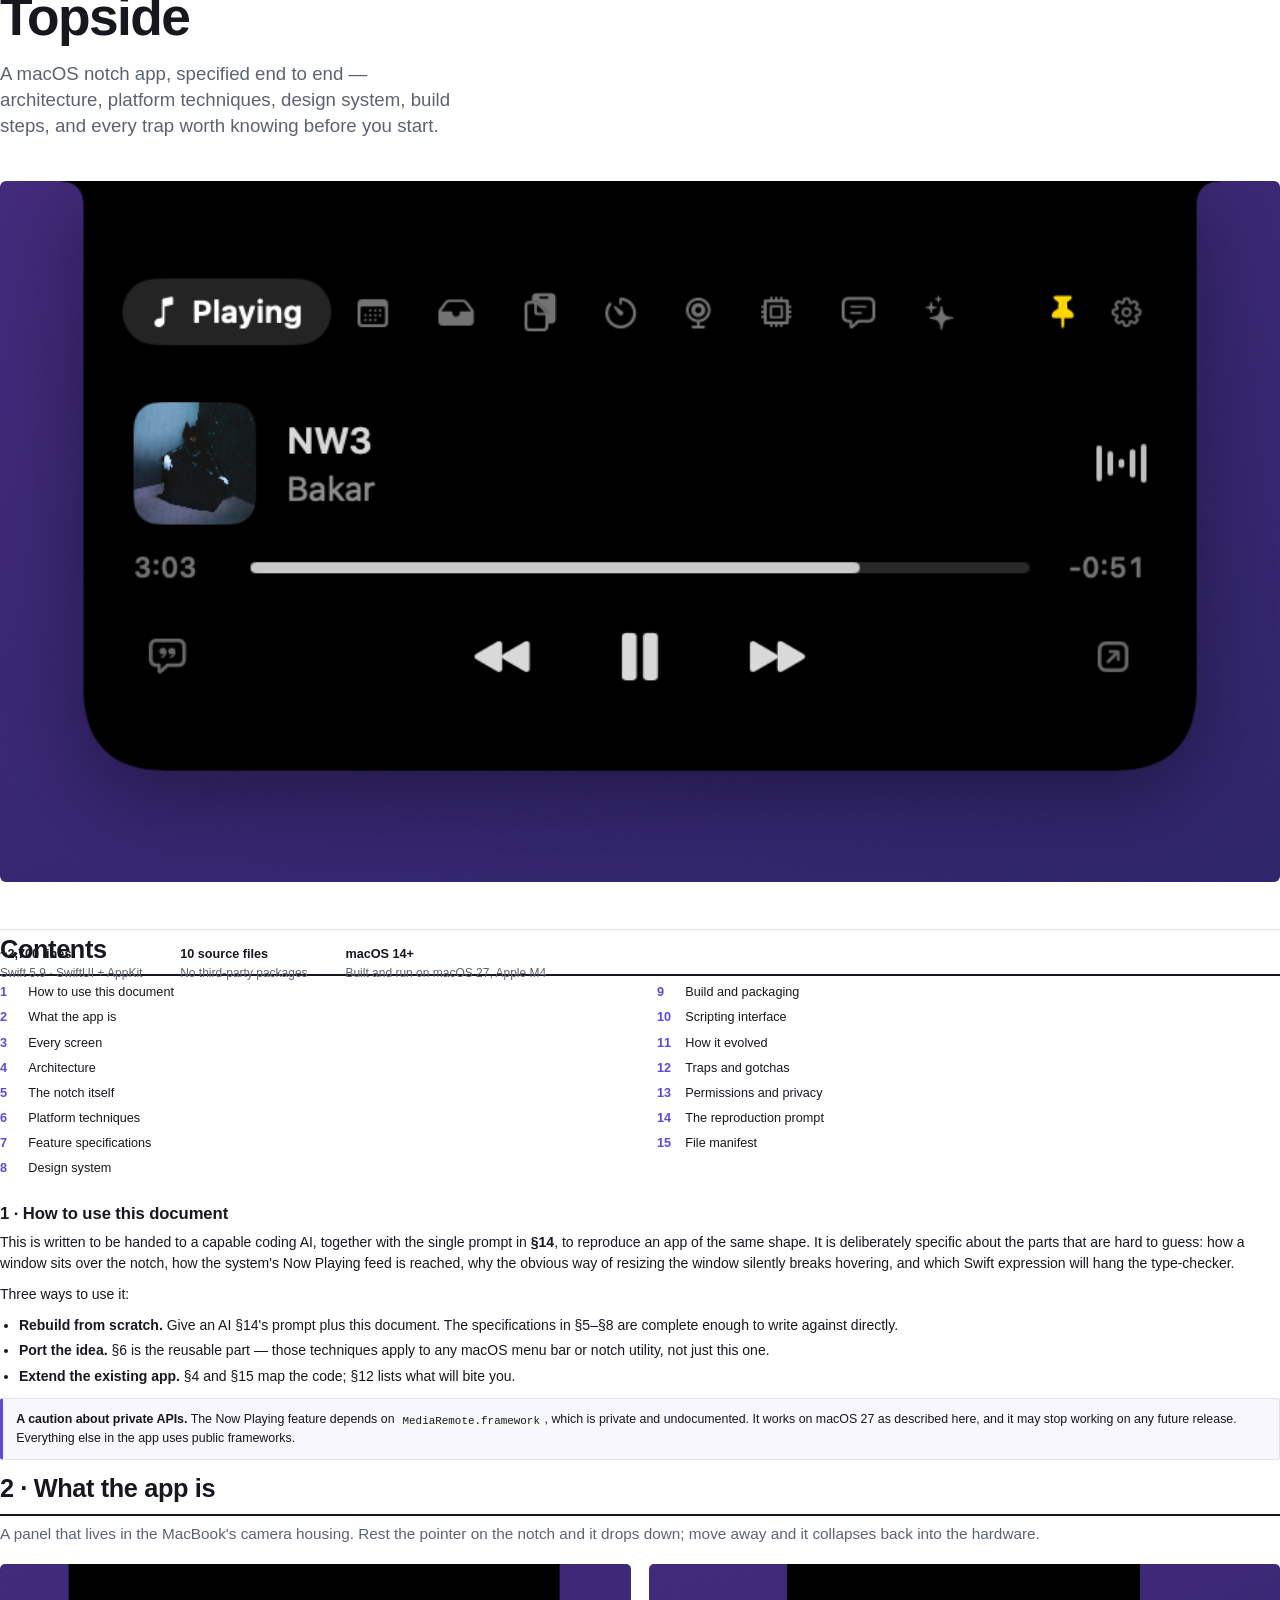
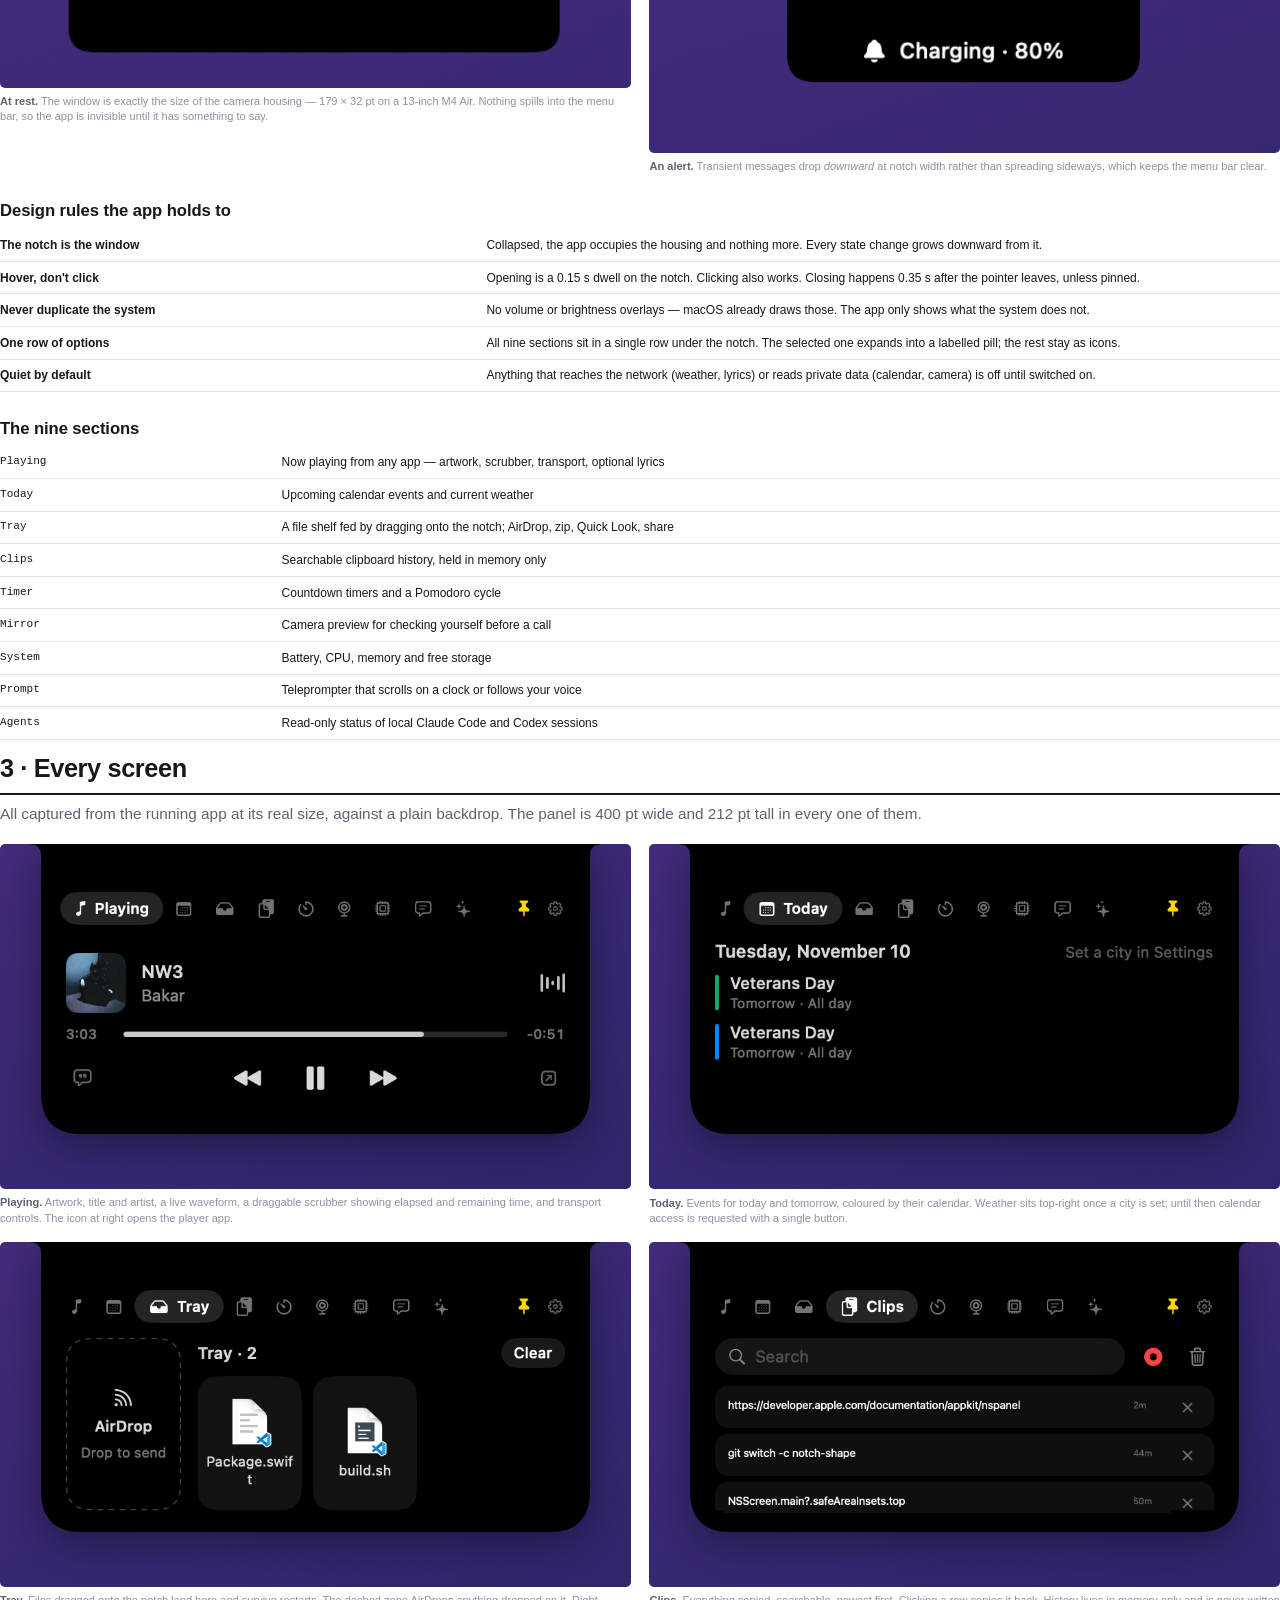
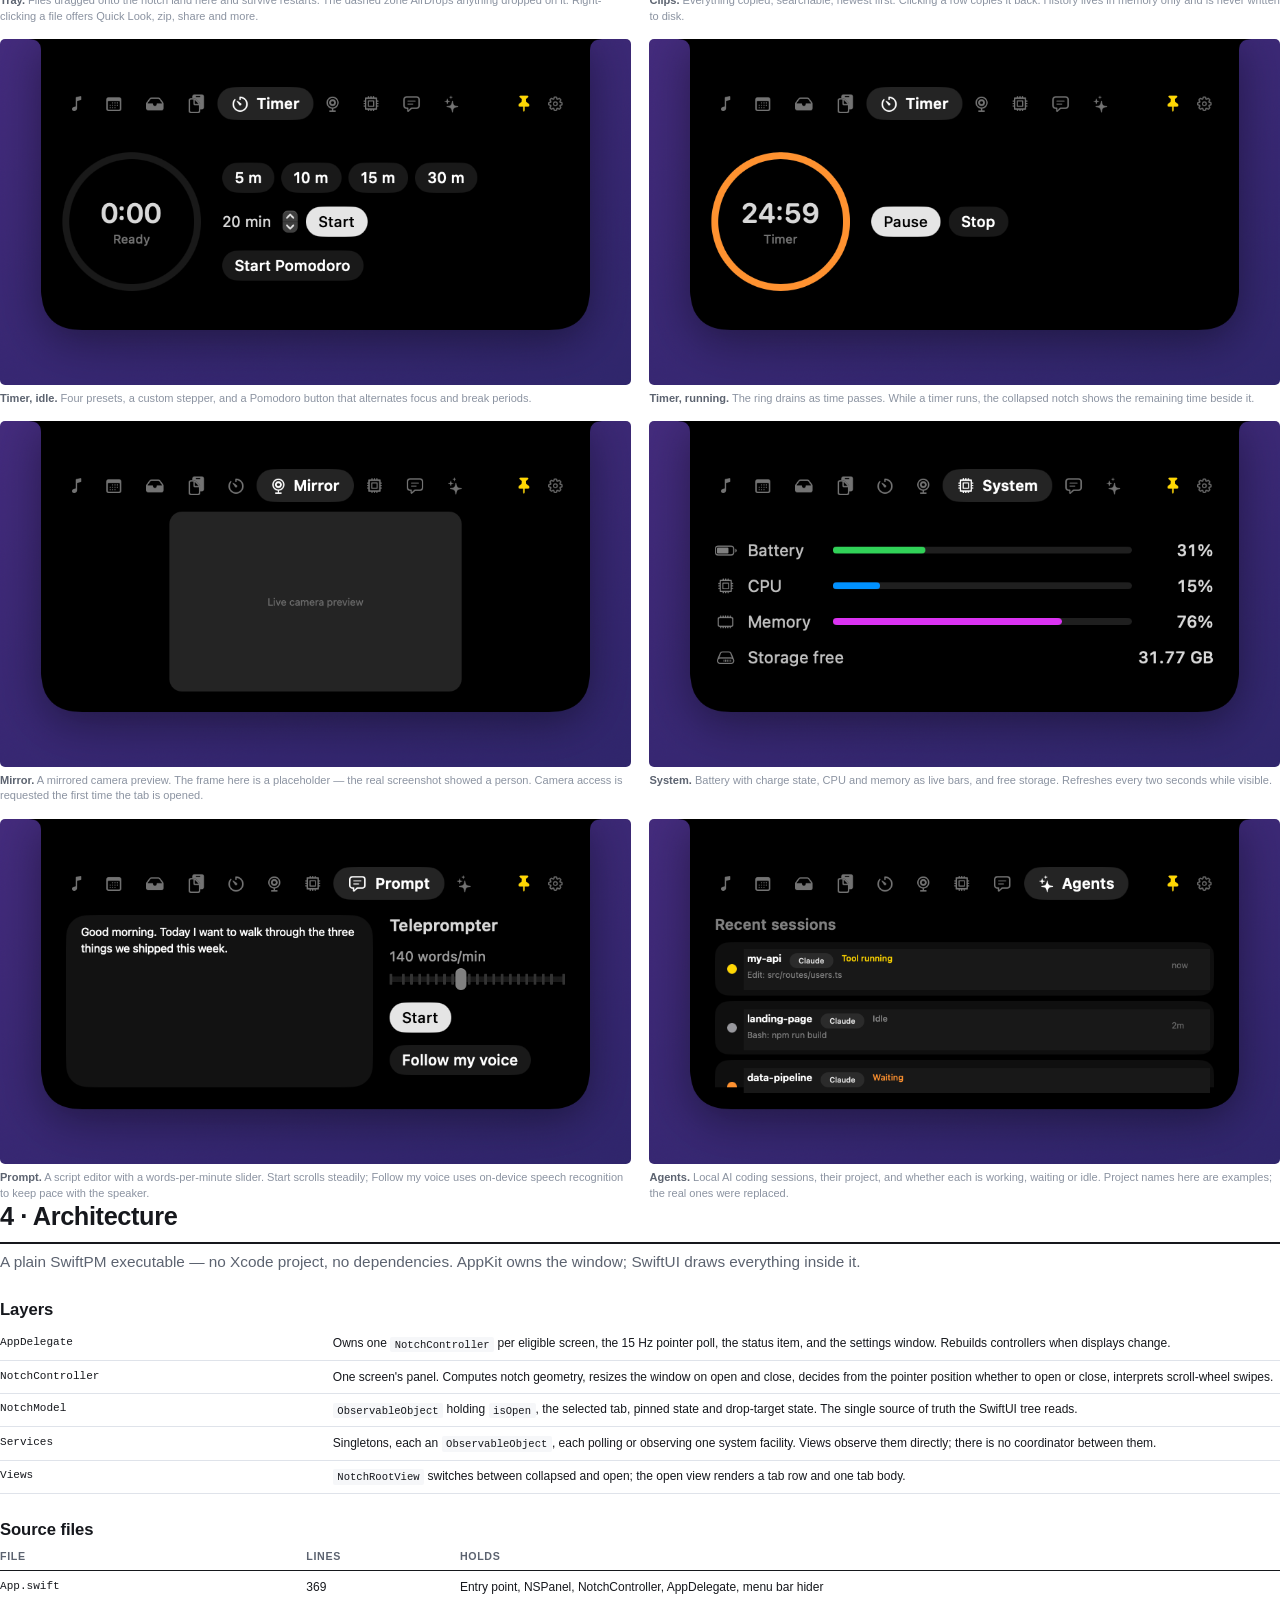
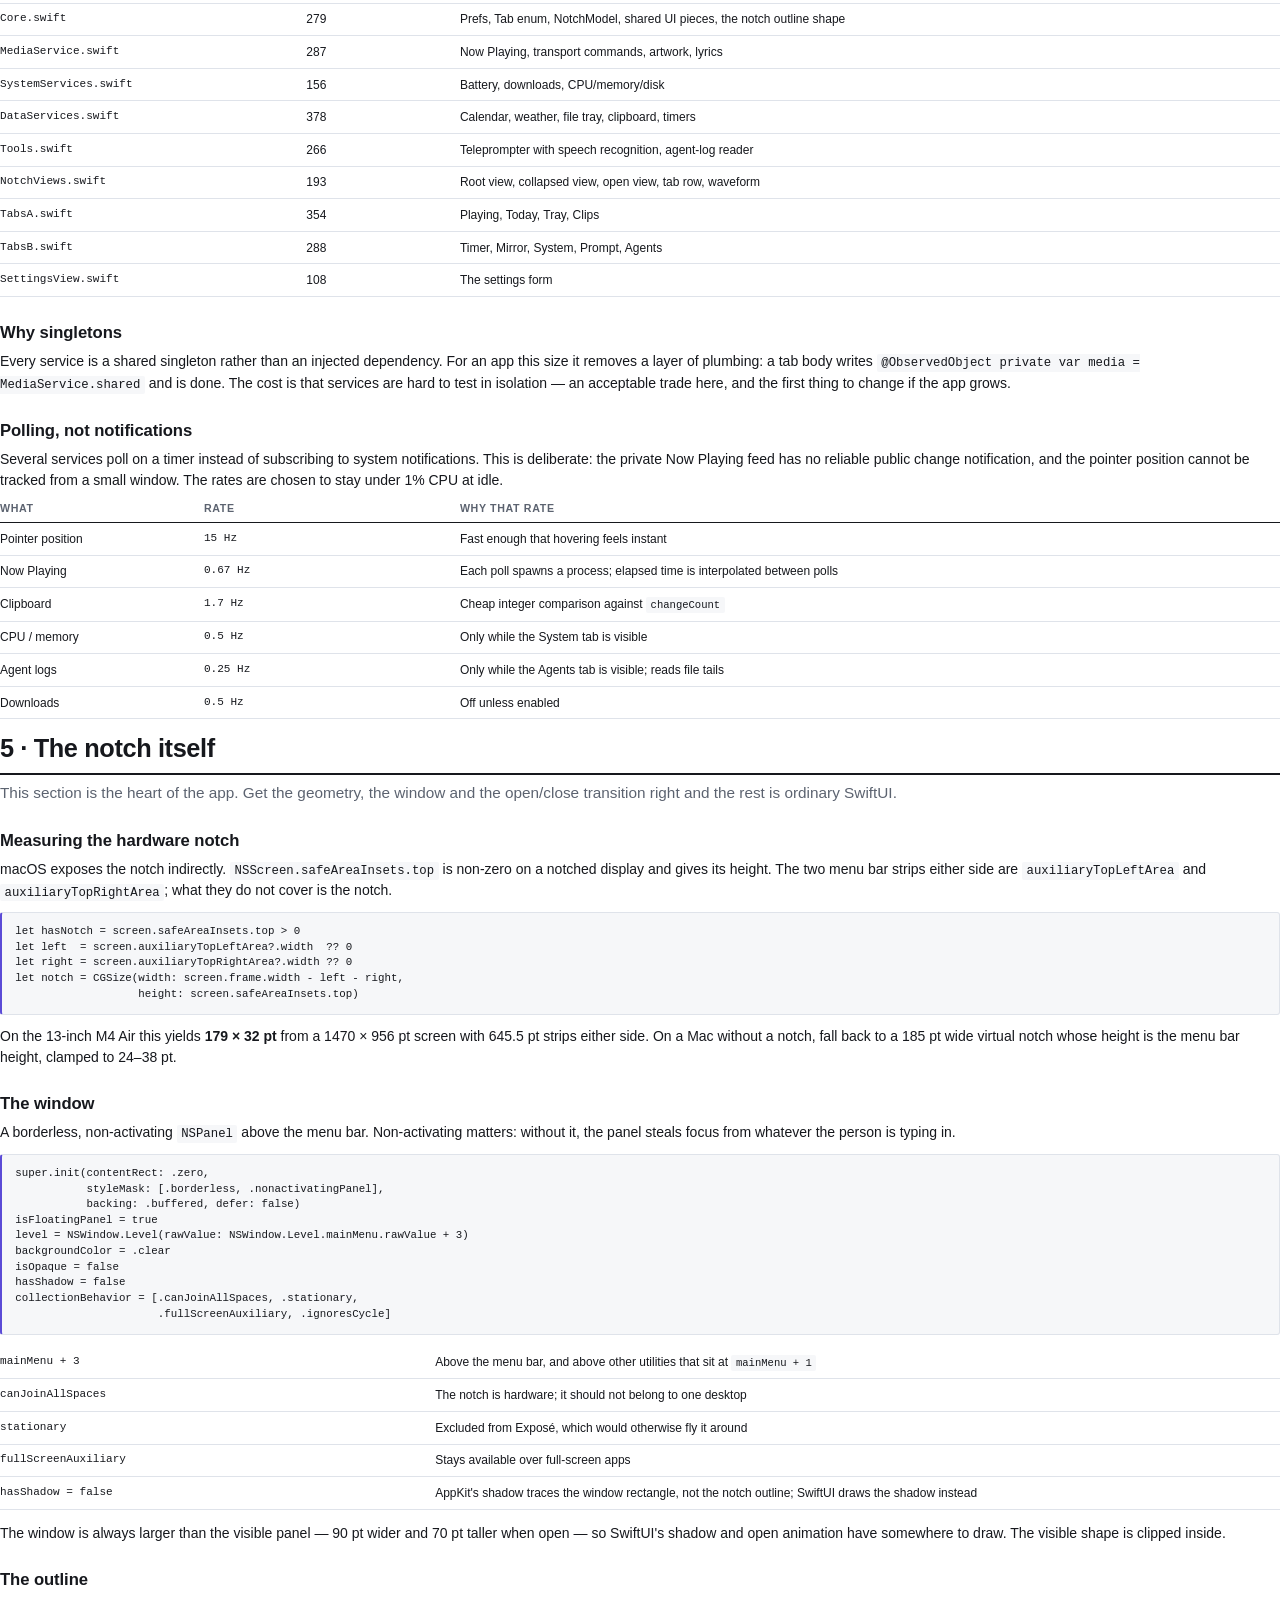
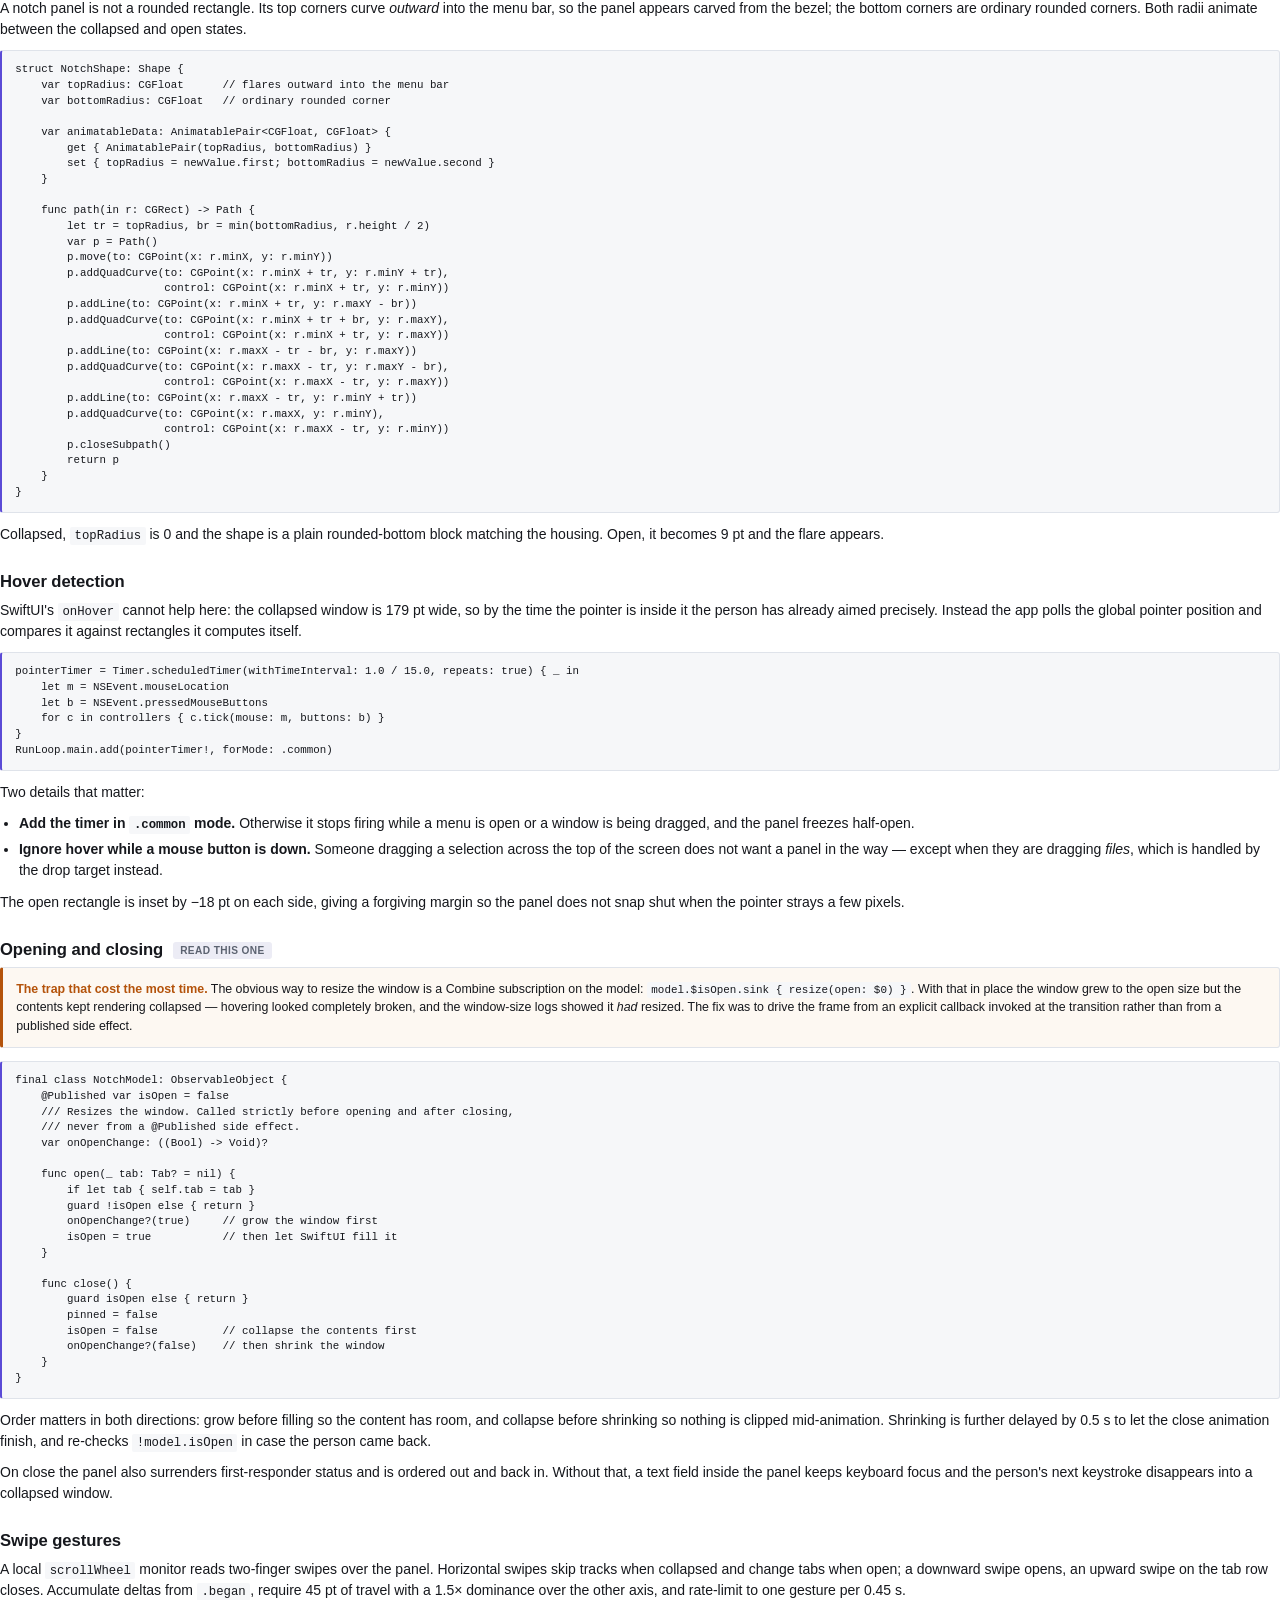
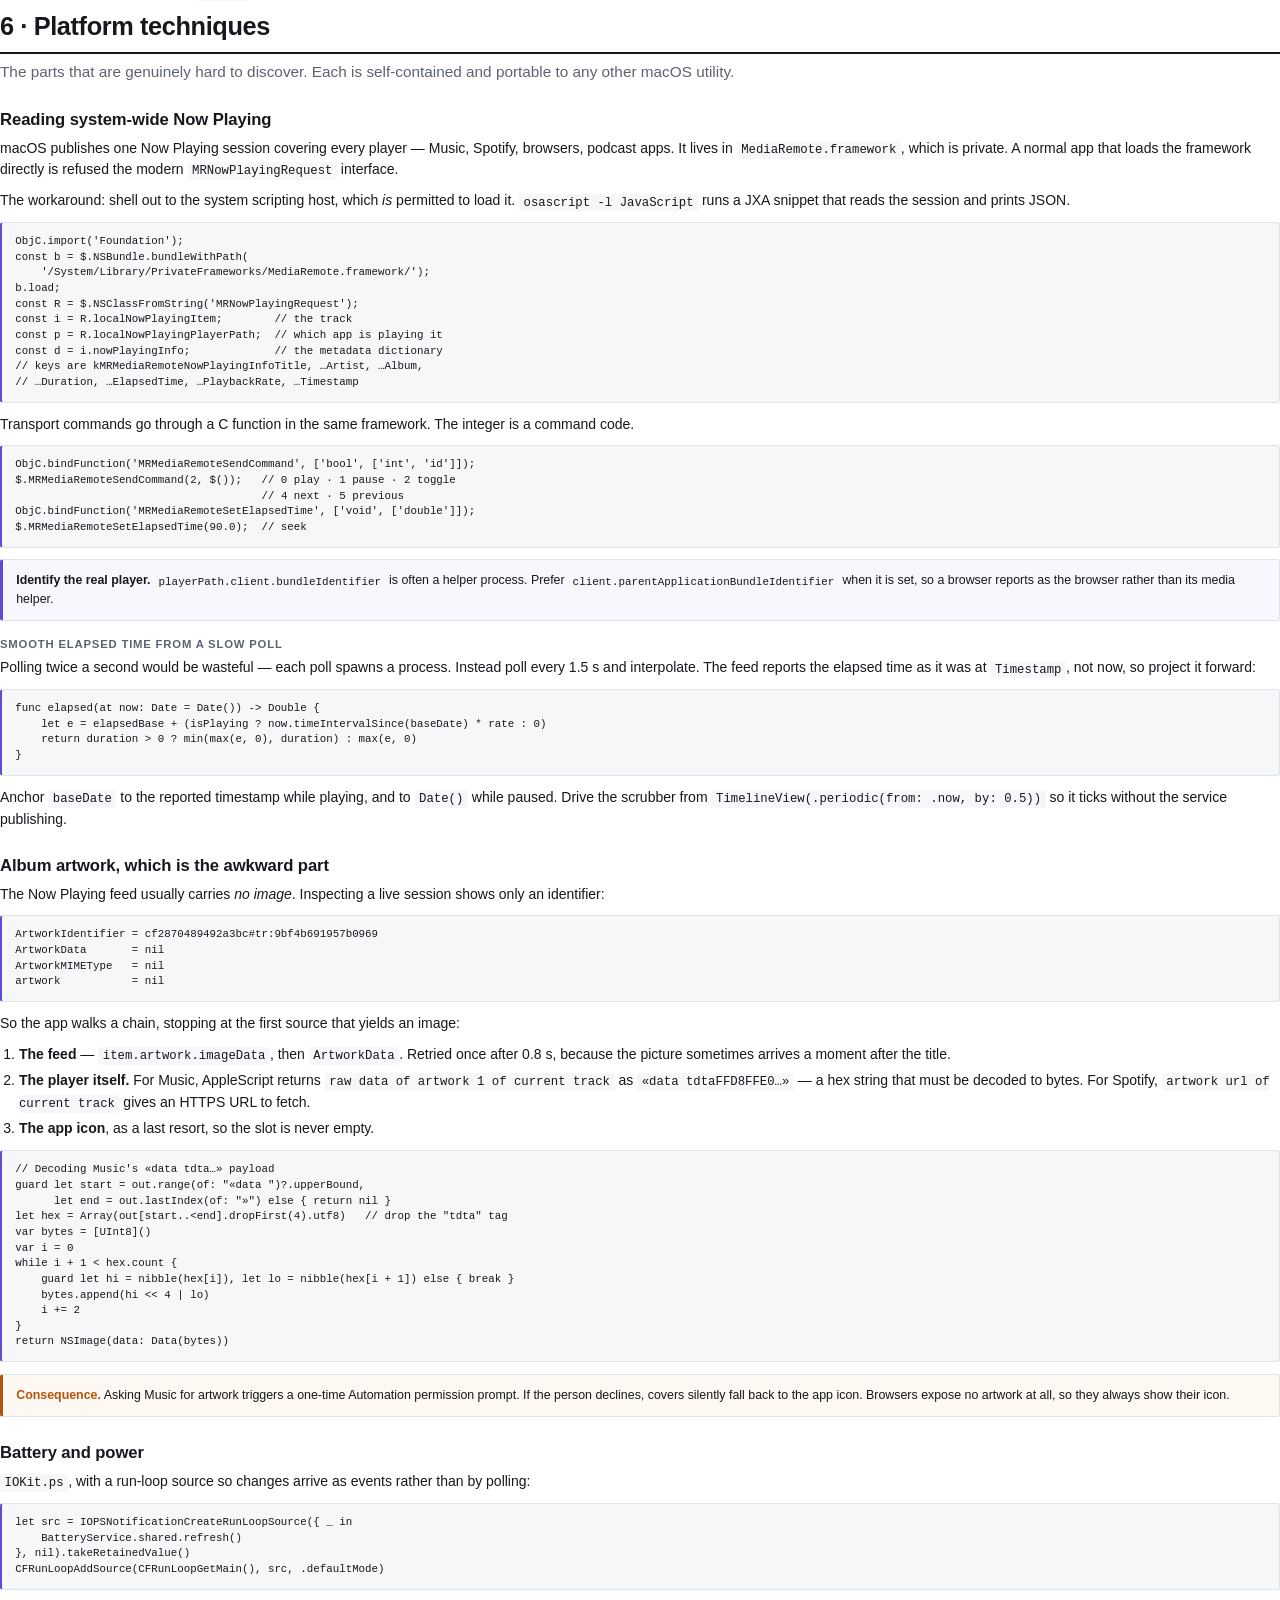
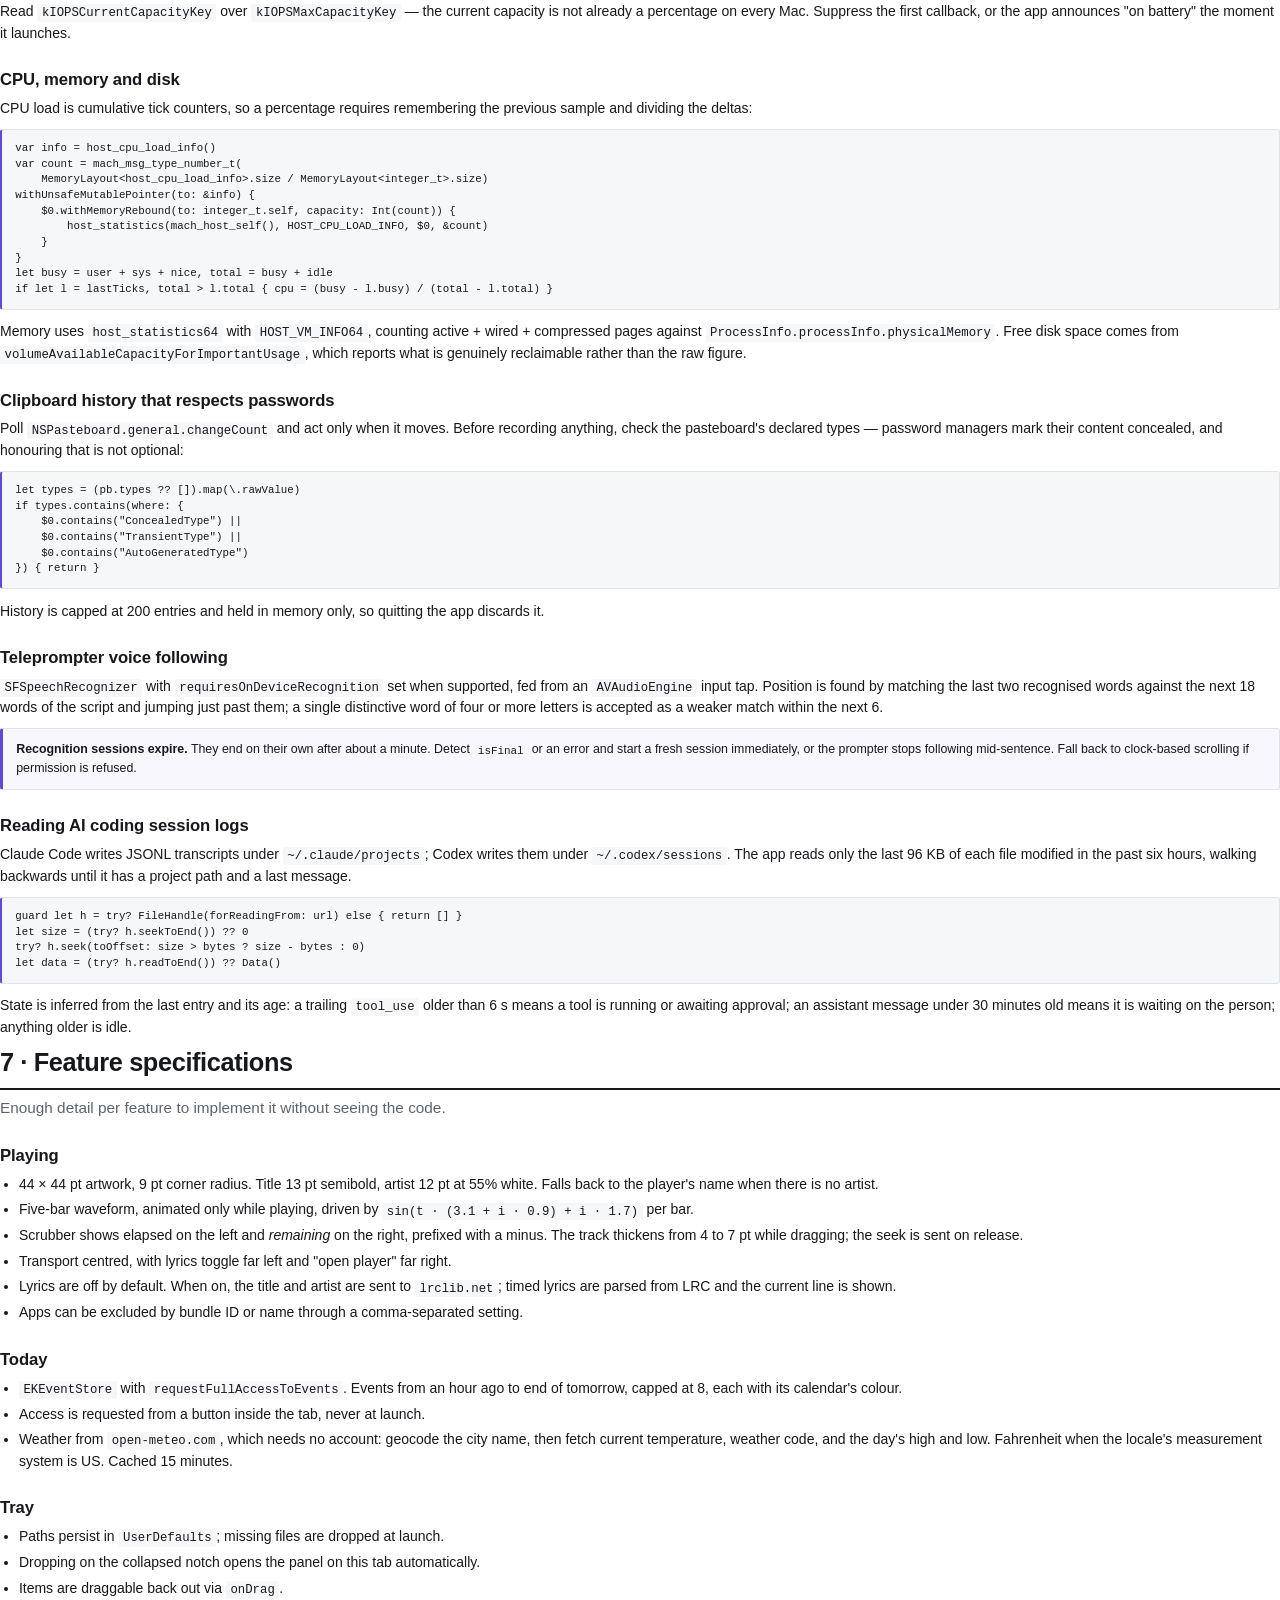
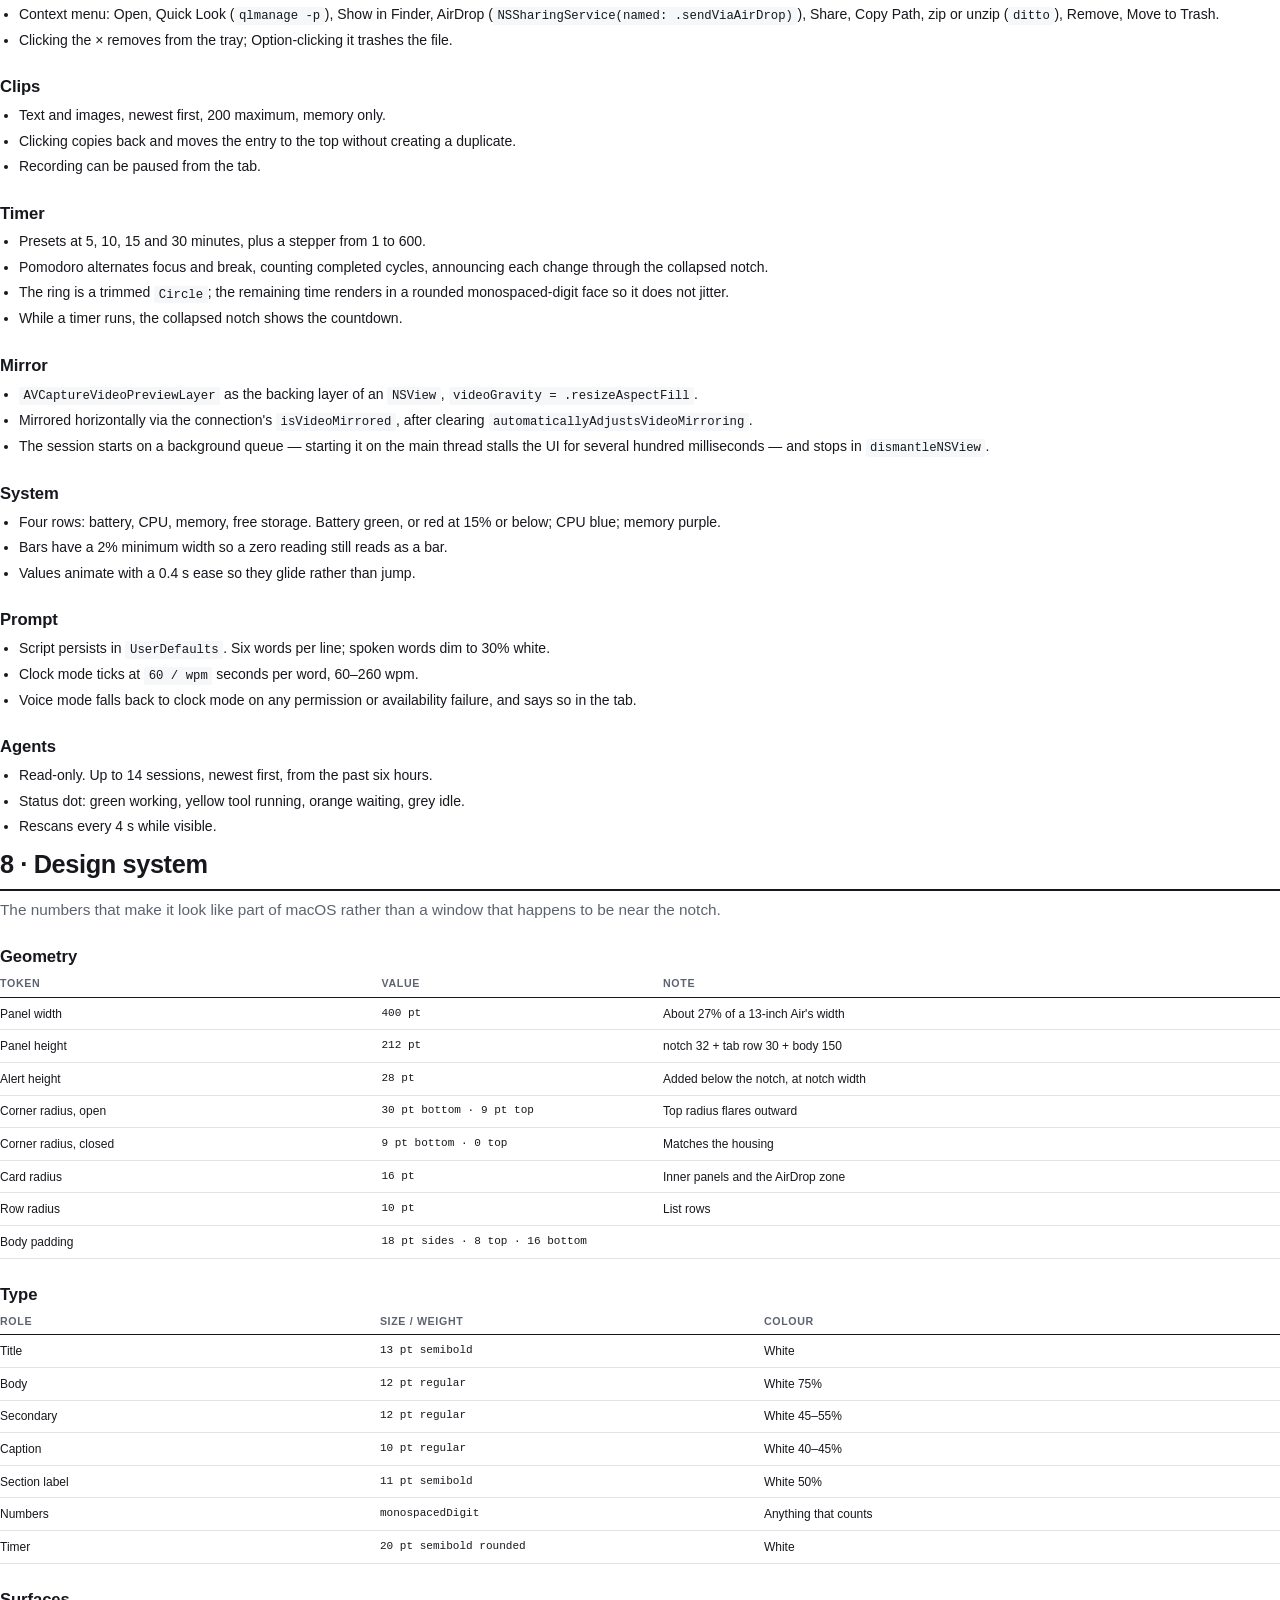
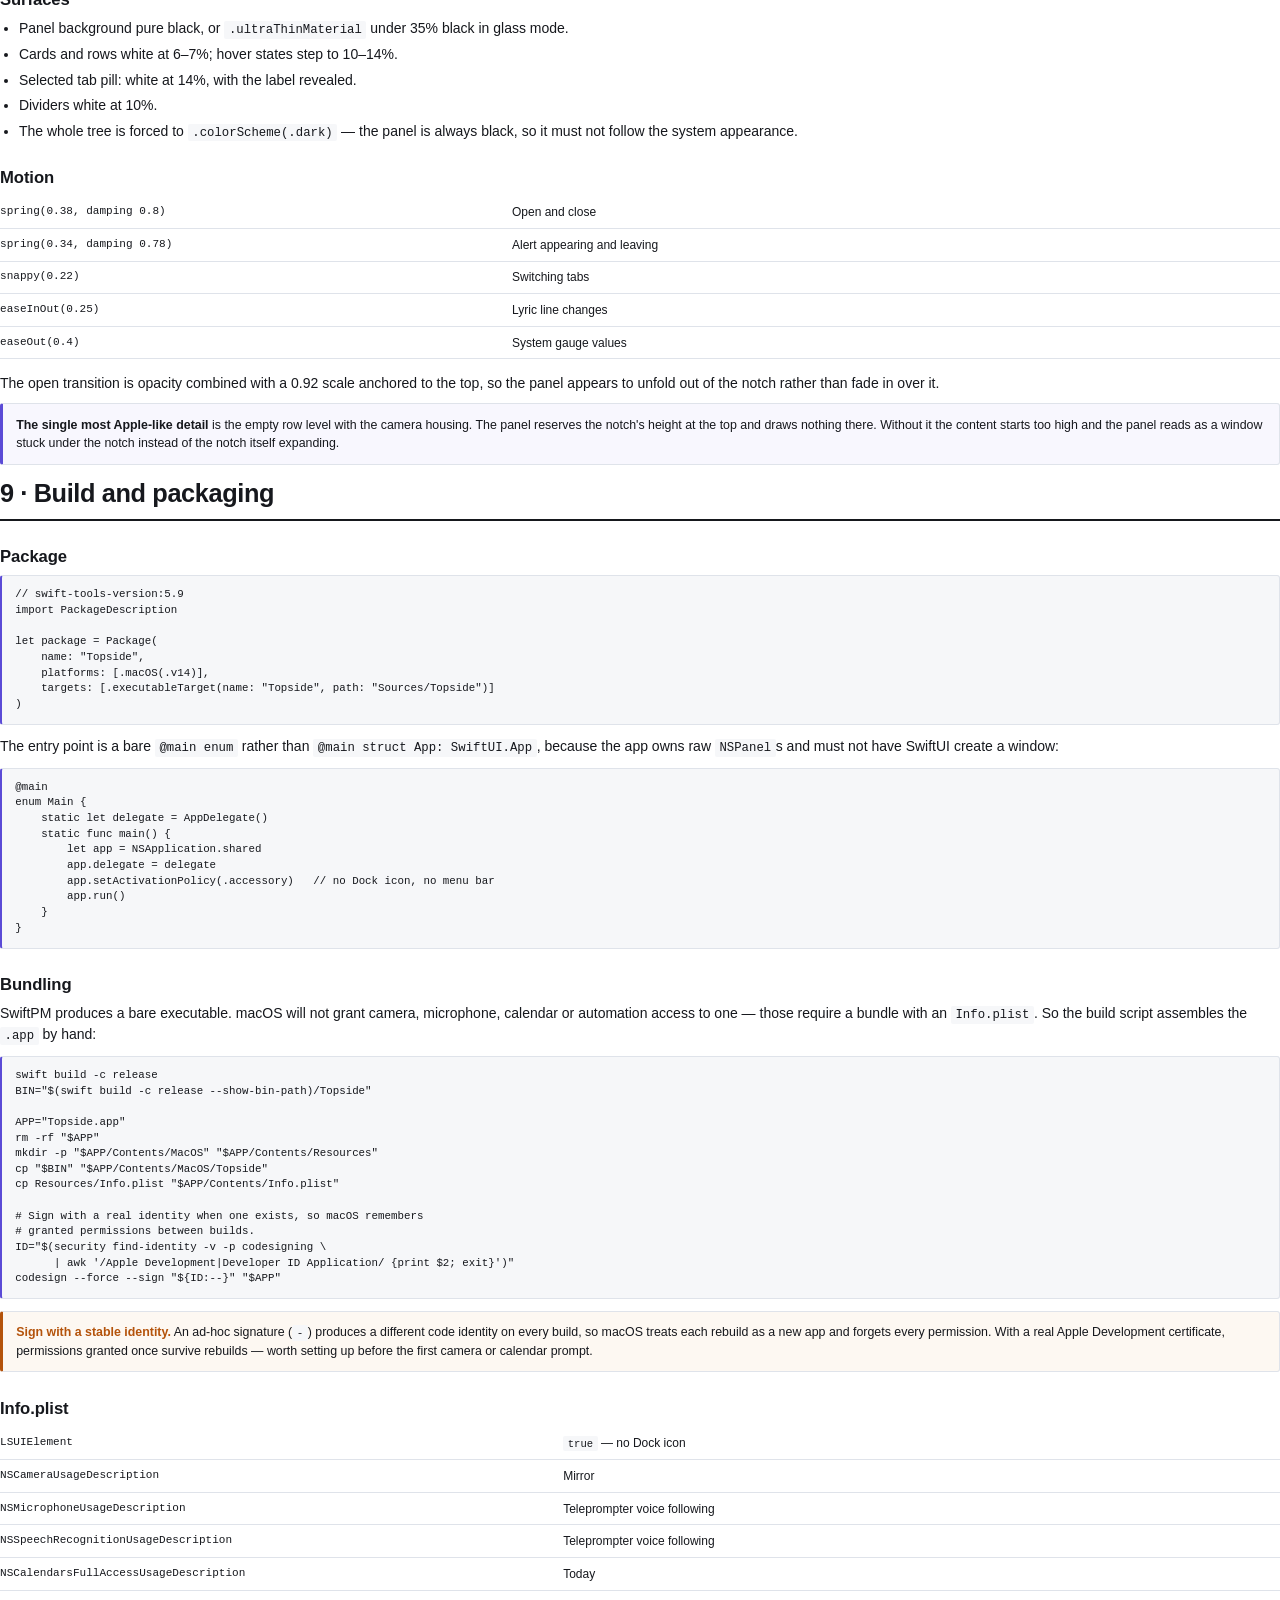
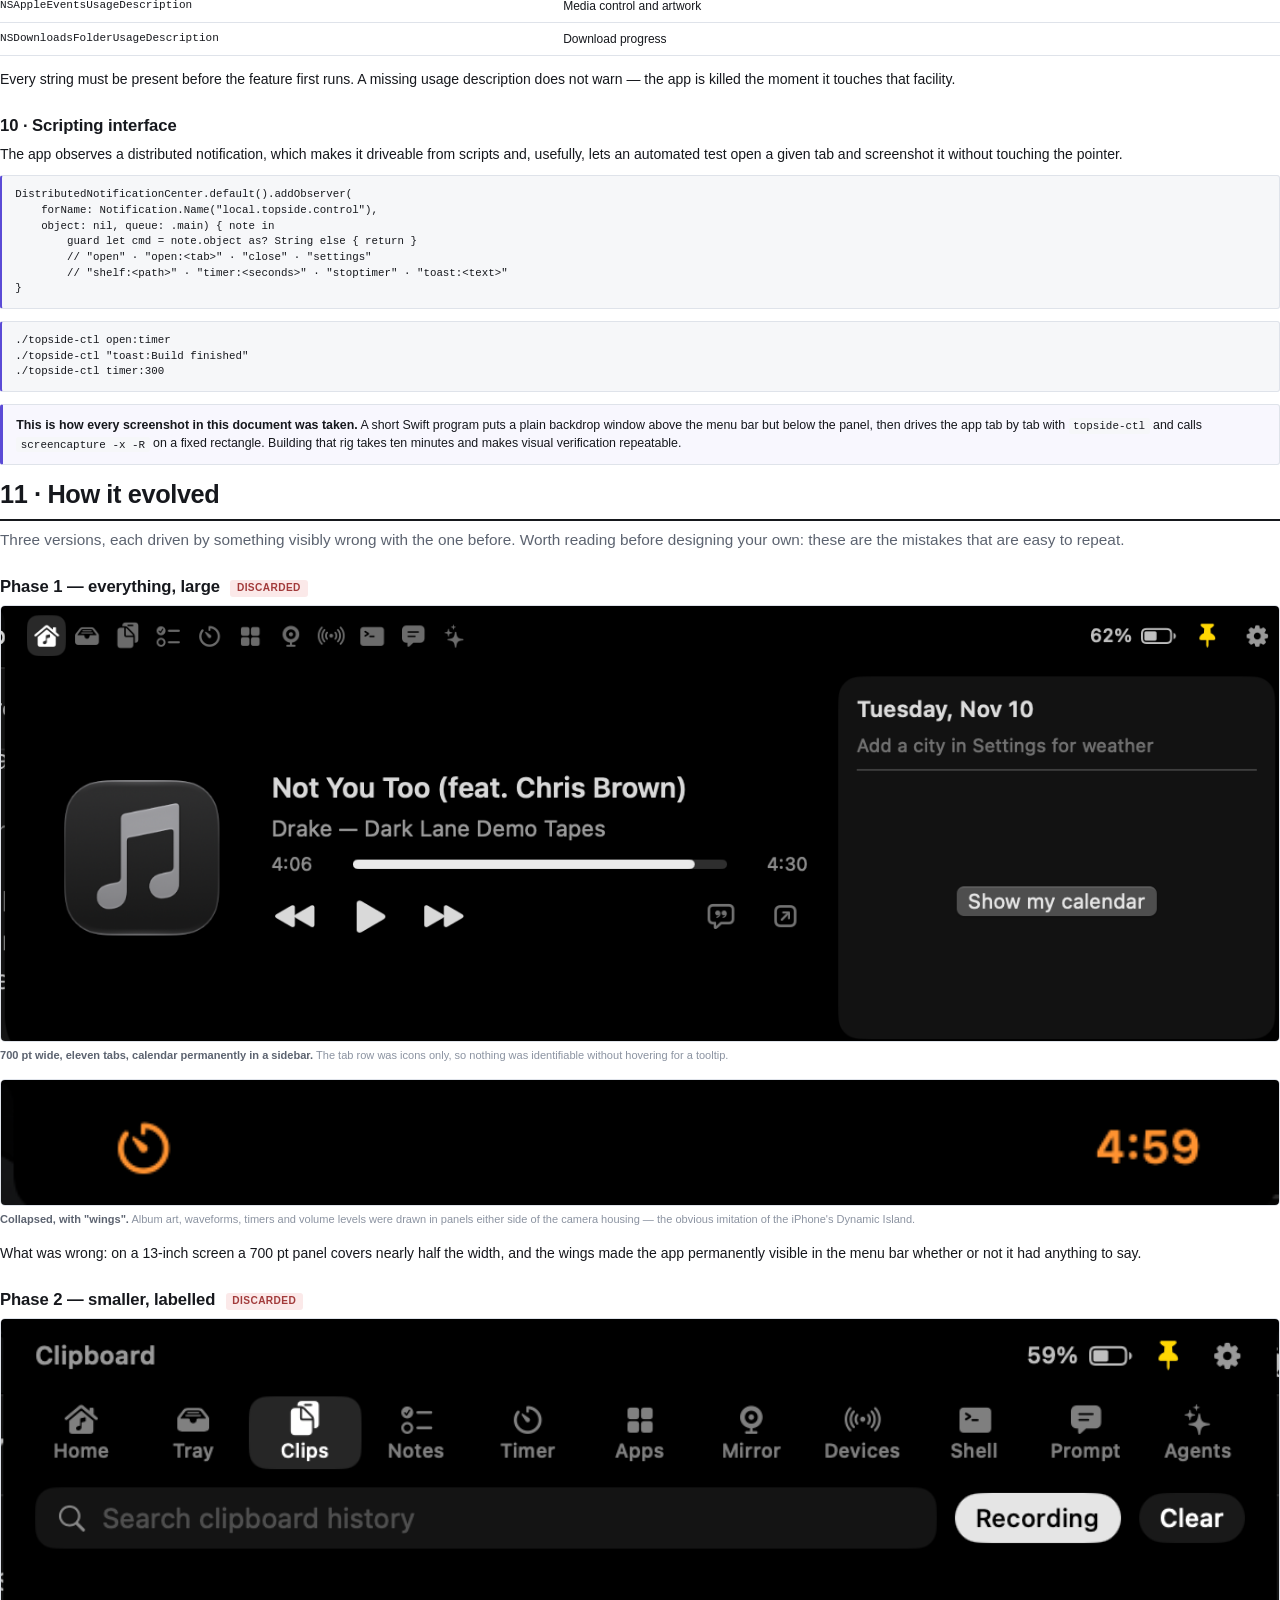
==== docs/guide.html @ 2d38c01b "Add a 26-page reproduction guide Covers architecture, the notch window and hover loop, Now Playing a" ====
<!doctype html>
<html lang="en">
<head>
<meta charset="utf-8">
<title>Topside — Build Guide</title>
<style>
  @page { size: Letter; margin: 16mm 15mm 14mm; }

  :root {
    --ink: #16181d;
    --muted: #5c6370;
    --faint: #8b93a1;
    --rule: #dfe3ea;
    --accent: #5b4bd6;
    --code-bg: #f6f7f9;
    --warn: #b4530b;
  }

  * { box-sizing: border-box; }

  html { font-size: 10.5pt; }

  body {
    margin: 0;
    font-family: -apple-system, BlinkMacSystemFont, "Helvetica Neue", Arial, sans-serif;
    color: var(--ink);
    line-height: 1.5;
    -webkit-font-smoothing: antialiased;
  }

  h1, h2, h3, h4 { line-height: 1.22; margin: 0; font-weight: 600; }

  h2 {
    font-size: 19pt;
    letter-spacing: -0.015em;
    margin: 0 0 2mm;
    padding-bottom: 2.5mm;
    border-bottom: 2px solid var(--ink);
  }

  h3 {
    font-size: 12.5pt;
    margin: 7mm 0 2mm;
    letter-spacing: -0.005em;
  }

  h4 {
    font-size: 10.5pt;
    margin: 4.5mm 0 1.5mm;
    color: var(--muted);
    text-transform: uppercase;
    letter-spacing: 0.07em;
    font-size: 8.5pt;
  }

  p { margin: 0 0 2.6mm; }

  ul, ol { margin: 0 0 3mm; padding-left: 5mm; }
  li { margin-bottom: 1.2mm; }

  a { color: var(--accent); text-decoration: none; }

  code, pre, .mono {
    font-family: ui-monospace, "SF Mono", Menlo, Consolas, monospace;
  }

  code { font-size: 0.88em; background: var(--code-bg); padding: 0.5mm 1.2mm; border-radius: 2px; }

  pre {
    background: var(--code-bg);
    border: 1px solid var(--rule);
    border-left: 2.5px solid var(--accent);
    border-radius: 3px;
    padding: 3mm 3.5mm;
    font-size: 8.1pt;
    line-height: 1.45;
    overflow: hidden;
    white-space: pre-wrap;
    margin: 0 0 3mm;
  }
  pre code { background: none; padding: 0; font-size: inherit; }

  .page-break { break-before: page; }
  section { break-inside: auto; }

  /* Keep headings with the text that follows them, and avoid stranded lines. */
  h2, h3, h4 { break-after: avoid; }
  p, ul, ol { orphans: 2; widows: 2; }
  pre, table { break-inside: auto; }

  /* ---------- cover ---------- */

  .cover {
    height: 247mm;
    display: flex;
    flex-direction: column;
    justify-content: center;
    break-after: page;
  }
  .cover .eyebrow {
    font-size: 9pt; letter-spacing: 0.18em; text-transform: uppercase;
    color: var(--accent); font-weight: 600; margin-bottom: 4mm;
  }
  .cover h1 { font-size: 40pt; letter-spacing: -0.03em; margin-bottom: 3mm; }
  .cover .sub { font-size: 14pt; color: var(--muted); line-height: 1.4; max-width: 125mm; font-weight: 400; }
  .cover .shot { margin: 11mm 0; }
  .cover .shot img { width: 100%; border-radius: 6px; }
  .cover .meta {
    display: flex; gap: 10mm; border-top: 1px solid var(--rule);
    padding-top: 4mm; font-size: 9pt; color: var(--muted);
  }
  .cover .meta b { display: block; color: var(--ink); font-weight: 600; font-size: 9.5pt; }

  /* ---------- figures ---------- */

  figure { margin: 0 0 4mm; break-inside: avoid; }
  figure img { width: 100%; display: block; border-radius: 5px; }
  figure.framed img { border: 1px solid var(--rule); }
  figcaption {
    font-size: 8.3pt; color: var(--faint); margin-top: 1.6mm; line-height: 1.4;
  }
  figcaption b { color: var(--muted); font-weight: 600; }

  .grid2 { display: grid; grid-template-columns: 1fr 1fr; gap: 4mm 5mm; }
  .grid2 figure { margin-bottom: 0; }

  /* ---------- tables ---------- */

  table { width: 100%; border-collapse: collapse; font-size: 9pt; margin: 0 0 3.5mm; }
  th {
    text-align: left; font-weight: 600; font-size: 8pt; text-transform: uppercase;
    letter-spacing: 0.06em; color: var(--muted); border-bottom: 1.5px solid var(--ink);
    padding: 0 3mm 1.5mm 0; vertical-align: bottom;
  }
  td { padding: 1.8mm 3mm 1.8mm 0; border-bottom: 1px solid var(--rule); vertical-align: top; }
  td:last-child, th:last-child { padding-right: 0; }
  tr { break-inside: avoid; }
  td.k { font-family: ui-monospace, "SF Mono", Menlo, monospace; font-size: 8.3pt; white-space: nowrap; }

  /* ---------- callouts ---------- */

  .note {
    border: 1px solid var(--rule); border-left: 3px solid var(--warn);
    background: #fdf8f2; border-radius: 3px; padding: 3mm 3.5mm; margin: 0 0 3.5mm;
    font-size: 9.3pt; break-inside: avoid;
  }
  .note b { color: var(--warn); }

  .key {
    border: 1px solid var(--rule); border-left: 3px solid var(--accent);
    background: #f8f7fe; border-radius: 3px; padding: 3mm 3.5mm; margin: 0 0 3.5mm;
    font-size: 9.3pt; break-inside: avoid;
  }

  .lede { font-size: 11.5pt; color: var(--muted); margin: 0 0 5mm; line-height: 1.45; }

  /* ---------- table of contents ---------- */

  .toc { column-count: 2; column-gap: 9mm; font-size: 9.5pt; }
  .toc div { break-inside: avoid; margin-bottom: 1.6mm; display: flex; gap: 2.5mm; }
  .toc span.n { color: var(--accent); font-weight: 600; min-width: 5mm; }

  /* ---------- the big prompt block ---------- */

  .prompt {
    border: 1.5px dashed var(--accent); border-radius: 4px; padding: 4mm;
    background: #fbfaff; font-size: 8.4pt; line-height: 1.5; white-space: pre-wrap;
    font-family: ui-monospace, "SF Mono", Menlo, monospace;
  }

  .pill {
    display: inline-block; font-size: 7.6pt; font-weight: 600; letter-spacing: 0.04em;
    text-transform: uppercase; padding: 0.6mm 1.8mm; border-radius: 3px;
    background: #ececf5; color: var(--muted); vertical-align: 1px; margin-left: 1.5mm;
  }
  .pill.cut { background: #fbe9e9; color: #a23b3b; }
  .pill.ok { background: #e6f4ea; color: #276c3c; }
</style>
</head>
<body>

<!-- ============================ COVER ============================ -->
<div class="cover">
  <div class="eyebrow">Complete Reproduction Guide</div>
  <h1>Topside</h1>
  <div class="sub">A macOS notch app, specified end to end — architecture, platform
  techniques, design system, build steps, and every trap worth knowing before you start.</div>

  <div class="shot"><img src="img/shot-home.png" alt="The Topside panel open on the Now Playing tab"></div>

  <div class="meta">
    <div><b>~2,700 lines</b>Swift 5.9 · SwiftUI + AppKit</div>
    <div><b>10 source files</b>No third-party packages</div>
    <div><b>macOS 14+</b>Built and run on macOS 27, Apple M4</div>
  </div>
</div>

<!-- ============================ CONTENTS ============================ -->
<section>
  <h2>Contents</h2>
  <div class="toc">
    <div><span class="n">1</span><span>How to use this document</span></div>
    <div><span class="n">2</span><span>What the app is</span></div>
    <div><span class="n">3</span><span>Every screen</span></div>
    <div><span class="n">4</span><span>Architecture</span></div>
    <div><span class="n">5</span><span>The notch itself</span></div>
    <div><span class="n">6</span><span>Platform techniques</span></div>
    <div><span class="n">7</span><span>Feature specifications</span></div>
    <div><span class="n">8</span><span>Design system</span></div>
    <div><span class="n">9</span><span>Build and packaging</span></div>
    <div><span class="n">10</span><span>Scripting interface</span></div>
    <div><span class="n">11</span><span>How it evolved</span></div>
    <div><span class="n">12</span><span>Traps and gotchas</span></div>
    <div><span class="n">13</span><span>Permissions and privacy</span></div>
    <div><span class="n">14</span><span>The reproduction prompt</span></div>
    <div><span class="n">15</span><span>File manifest</span></div>
  </div>

  <h3>1 · How to use this document</h3>
  <p>This is written to be handed to a capable coding AI, together with the single prompt
  in <b>§14</b>, to reproduce an app of the same shape. It is deliberately specific about
  the parts that are hard to guess: how a window sits over the notch, how the system's
  Now Playing feed is reached, why the obvious way of resizing the window silently breaks
  hovering, and which Swift expression will hang the type-checker.</p>

  <p>Three ways to use it:</p>
  <ul>
    <li><b>Rebuild from scratch.</b> Give an AI §14's prompt plus this document. The
      specifications in §5–§8 are complete enough to write against directly.</li>
    <li><b>Port the idea.</b> §6 is the reusable part — those techniques apply to any
      macOS menu bar or notch utility, not just this one.</li>
    <li><b>Extend the existing app.</b> §4 and §15 map the code; §12 lists what will
      bite you.</li>
  </ul>

  <div class="key">
    <b>A caution about private APIs.</b> The Now Playing feature depends on
    <code>MediaRemote.framework</code>, which is private and undocumented. It works on
    macOS 27 as described here, and it may stop working on any future release. Everything
    else in the app uses public frameworks.
  </div>
</section>

<!-- ============================ WHAT IT IS ============================ -->
<section class="page-break">
  <h2>2 · What the app is</h2>

  <p class="lede">A panel that lives in the MacBook's camera housing. Rest the pointer on
  the notch and it drops down; move away and it collapses back into the hardware.</p>

  <div class="grid2">
    <figure>
      <img src="img/shot-collapsed.png" alt="The collapsed app, indistinguishable from the camera housing">
      <figcaption><b>At rest.</b> The window is exactly the size of the camera housing —
      179 × 32 pt on a 13-inch M4 Air. Nothing spills into the menu bar, so the app is
      invisible until it has something to say.</figcaption>
    </figure>
    <figure>
      <img src="img/shot-toast.png" alt="A short alert dropping down beneath the notch">
      <figcaption><b>An alert.</b> Transient messages drop <em>downward</em> at notch
      width rather than spreading sideways, which keeps the menu bar clear.</figcaption>
    </figure>
  </div>

  <h3>Design rules the app holds to</h3>
  <table>
    <tr>
      <td style="width:38%"><b>The notch is the window</b></td>
      <td>Collapsed, the app occupies the housing and nothing more. Every state change
      grows downward from it.</td>
    </tr>
    <tr>
      <td><b>Hover, don't click</b></td>
      <td>Opening is a 0.15 s dwell on the notch. Clicking also works. Closing happens
      0.35 s after the pointer leaves, unless pinned.</td>
    </tr>
    <tr>
      <td><b>Never duplicate the system</b></td>
      <td>No volume or brightness overlays — macOS already draws those. The app only shows
      what the system does not.</td>
    </tr>
    <tr>
      <td><b>One row of options</b></td>
      <td>All nine sections sit in a single row under the notch. The selected one expands
      into a labelled pill; the rest stay as icons.</td>
    </tr>
    <tr>
      <td><b>Quiet by default</b></td>
      <td>Anything that reaches the network (weather, lyrics) or reads private data
      (calendar, camera) is off until switched on.</td>
    </tr>
  </table>

  <h3>The nine sections</h3>
  <table>
    <tr><td class="k" style="width:22%">Playing</td><td>Now playing from any app — artwork, scrubber, transport, optional lyrics</td></tr>
    <tr><td class="k">Today</td><td>Upcoming calendar events and current weather</td></tr>
    <tr><td class="k">Tray</td><td>A file shelf fed by dragging onto the notch; AirDrop, zip, Quick Look, share</td></tr>
    <tr><td class="k">Clips</td><td>Searchable clipboard history, held in memory only</td></tr>
    <tr><td class="k">Timer</td><td>Countdown timers and a Pomodoro cycle</td></tr>
    <tr><td class="k">Mirror</td><td>Camera preview for checking yourself before a call</td></tr>
    <tr><td class="k">System</td><td>Battery, CPU, memory and free storage</td></tr>
    <tr><td class="k">Prompt</td><td>Teleprompter that scrolls on a clock or follows your voice</td></tr>
    <tr><td class="k">Agents</td><td>Read-only status of local Claude Code and Codex sessions</td></tr>
  </table>
</section>

<!-- ============================ EVERY SCREEN ============================ -->
<section class="page-break">
  <h2>3 · Every screen</h2>
  <p class="lede">All captured from the running app at its real size, against a plain
  backdrop. The panel is 400 pt wide and 212 pt tall in every one of them.</p>

  <div class="grid2">
    <figure>
      <img src="img/shot-home.png" alt="Playing tab">
      <figcaption><b>Playing.</b> Artwork, title and artist, a live waveform, a draggable
      scrubber showing elapsed and remaining time, and transport controls. The icon at
      right opens the player app.</figcaption>
    </figure>
    <figure>
      <img src="img/shot-today.png" alt="Today tab">
      <figcaption><b>Today.</b> Events for today and tomorrow, coloured by their calendar.
      Weather sits top-right once a city is set; until then calendar access is requested
      with a single button.</figcaption>
    </figure>
    <figure>
      <img src="img/shot-shelf.png" alt="Tray tab">
      <figcaption><b>Tray.</b> Files dragged onto the notch land here and survive
      restarts. The dashed zone AirDrops anything dropped on it. Right-clicking a file
      offers Quick Look, zip, share and more.</figcaption>
    </figure>
    <figure>
      <img src="img/shot-clipboard.png" alt="Clips tab">
      <figcaption><b>Clips.</b> Everything copied, searchable, newest first. Clicking a
      row copies it back. History lives in memory only and is never written to disk.</figcaption>
    </figure>
    <figure>
      <img src="img/shot-timer.png" alt="Timer tab, idle">
      <figcaption><b>Timer, idle.</b> Four presets, a custom stepper, and a Pomodoro
      button that alternates focus and break periods.</figcaption>
    </figure>
    <figure>
      <img src="img/shot-timer-running.png" alt="Timer tab, running">
      <figcaption><b>Timer, running.</b> The ring drains as time passes. While a timer
      runs, the collapsed notch shows the remaining time beside it.</figcaption>
    </figure>
    <figure>
      <img src="img/shot-mirror.png" alt="Mirror tab">
      <figcaption><b>Mirror.</b> A mirrored camera preview. The frame here is a
      placeholder — the real screenshot showed a person. Camera access is requested
      the first time the tab is opened.</figcaption>
    </figure>
    <figure>
      <img src="img/shot-devices.png" alt="System tab">
      <figcaption><b>System.</b> Battery with charge state, CPU and memory as live bars,
      and free storage. Refreshes every two seconds while visible.</figcaption>
    </figure>
    <figure>
      <img src="img/shot-prompter.png" alt="Prompt tab">
      <figcaption><b>Prompt.</b> A script editor with a words-per-minute slider. Start
      scrolls steadily; Follow my voice uses on-device speech recognition to keep pace
      with the speaker.</figcaption>
    </figure>
    <figure>
      <img src="img/shot-agents.png" alt="Agents tab">
      <figcaption><b>Agents.</b> Local AI coding sessions, their project, and whether each
      is working, waiting or idle. Project names here are examples; the real ones were
      replaced.</figcaption>
    </figure>
  </div>
</section>

<!-- ============================ ARCHITECTURE ============================ -->
<section>
  <h2>4 · Architecture</h2>

  <p class="lede">A plain SwiftPM executable — no Xcode project, no dependencies. AppKit
  owns the window; SwiftUI draws everything inside it.</p>

  <h3>Layers</h3>
  <table>
    <tr>
      <td class="k" style="width:26%">AppDelegate</td>
      <td>Owns one <code>NotchController</code> per eligible screen, the 15 Hz pointer
      poll, the status item, and the settings window. Rebuilds controllers when displays
      change.</td>
    </tr>
    <tr>
      <td class="k">NotchController</td>
      <td>One screen's panel. Computes notch geometry, resizes the window on open and
      close, decides from the pointer position whether to open or close, interprets
      scroll-wheel swipes.</td>
    </tr>
    <tr>
      <td class="k">NotchModel</td>
      <td><code>ObservableObject</code> holding <code>isOpen</code>, the selected tab,
      pinned state and drop-target state. The single source of truth the SwiftUI tree
      reads.</td>
    </tr>
    <tr>
      <td class="k">Services</td>
      <td>Singletons, each an <code>ObservableObject</code>, each polling or observing one
      system facility. Views observe them directly; there is no coordinator between
      them.</td>
    </tr>
    <tr>
      <td class="k">Views</td>
      <td><code>NotchRootView</code> switches between collapsed and open; the open view
      renders a tab row and one tab body.</td>
    </tr>
  </table>

  <h3>Source files</h3>
  <table>
    <tr><th>File</th><th style="width:12%">Lines</th><th>Holds</th></tr>
    <tr><td class="k">App.swift</td><td>369</td><td>Entry point, NSPanel, NotchController, AppDelegate, menu bar hider</td></tr>
    <tr><td class="k">Core.swift</td><td>279</td><td>Prefs, Tab enum, NotchModel, shared UI pieces, the notch outline shape</td></tr>
    <tr><td class="k">MediaService.swift</td><td>287</td><td>Now Playing, transport commands, artwork, lyrics</td></tr>
    <tr><td class="k">SystemServices.swift</td><td>156</td><td>Battery, downloads, CPU/memory/disk</td></tr>
    <tr><td class="k">DataServices.swift</td><td>378</td><td>Calendar, weather, file tray, clipboard, timers</td></tr>
    <tr><td class="k">Tools.swift</td><td>266</td><td>Teleprompter with speech recognition, agent-log reader</td></tr>
    <tr><td class="k">NotchViews.swift</td><td>193</td><td>Root view, collapsed view, open view, tab row, waveform</td></tr>
    <tr><td class="k">TabsA.swift</td><td>354</td><td>Playing, Today, Tray, Clips</td></tr>
    <tr><td class="k">TabsB.swift</td><td>288</td><td>Timer, Mirror, System, Prompt, Agents</td></tr>
    <tr><td class="k">SettingsView.swift</td><td>108</td><td>The settings form</td></tr>
  </table>

  <h3>Why singletons</h3>
  <p>Every service is a shared singleton rather than an injected dependency. For an app
  this size it removes a layer of plumbing: a tab body writes
  <code>@ObservedObject private var media = MediaService.shared</code> and is done. The
  cost is that services are hard to test in isolation — an acceptable trade here, and the
  first thing to change if the app grows.</p>

  <h3>Polling, not notifications</h3>
  <p>Several services poll on a timer instead of subscribing to system notifications.
  This is deliberate: the private Now Playing feed has no reliable public change
  notification, and the pointer position cannot be tracked from a small window. The rates
  are chosen to stay under 1% CPU at idle.</p>

  <table>
    <tr><th>What</th><th style="width:20%">Rate</th><th>Why that rate</th></tr>
    <tr><td>Pointer position</td><td class="k">15 Hz</td><td>Fast enough that hovering feels instant</td></tr>
    <tr><td>Now Playing</td><td class="k">0.67 Hz</td><td>Each poll spawns a process; elapsed time is interpolated between polls</td></tr>
    <tr><td>Clipboard</td><td class="k">1.7 Hz</td><td>Cheap integer comparison against <code>changeCount</code></td></tr>
    <tr><td>CPU / memory</td><td class="k">0.5 Hz</td><td>Only while the System tab is visible</td></tr>
    <tr><td>Agent logs</td><td class="k">0.25 Hz</td><td>Only while the Agents tab is visible; reads file tails</td></tr>
    <tr><td>Downloads</td><td class="k">0.5 Hz</td><td>Off unless enabled</td></tr>
  </table>
</section>

<!-- ============================ THE NOTCH ============================ -->
<section>
  <h2>5 · The notch itself</h2>
  <p class="lede">This section is the heart of the app. Get the geometry, the window and
  the open/close transition right and the rest is ordinary SwiftUI.</p>

  <h3>Measuring the hardware notch</h3>
  <p>macOS exposes the notch indirectly. <code>NSScreen.safeAreaInsets.top</code> is
  non-zero on a notched display and gives its height. The two menu bar strips either side
  are <code>auxiliaryTopLeftArea</code> and <code>auxiliaryTopRightArea</code>; what they
  do not cover is the notch.</p>

<pre><code>let hasNotch = screen.safeAreaInsets.top &gt; 0
let left  = screen.auxiliaryTopLeftArea?.width  ?? 0
let right = screen.auxiliaryTopRightArea?.width ?? 0
let notch = CGSize(width: screen.frame.width - left - right,
                   height: screen.safeAreaInsets.top)</code></pre>

  <p>On the 13-inch M4 Air this yields <b>179 × 32 pt</b> from a 1470 × 956 pt screen with
  645.5 pt strips either side. On a Mac without a notch, fall back to a 185 pt wide
  virtual notch whose height is the menu bar height, clamped to 24–38 pt.</p>

  <h3>The window</h3>
  <p>A borderless, non-activating <code>NSPanel</code> above the menu bar. Non-activating
  matters: without it, the panel steals focus from whatever the person is typing in.</p>

<pre><code>super.init(contentRect: .zero,
           styleMask: [.borderless, .nonactivatingPanel],
           backing: .buffered, defer: false)
isFloatingPanel = true
level = NSWindow.Level(rawValue: NSWindow.Level.mainMenu.rawValue + 3)
backgroundColor = .clear
isOpaque = false
hasShadow = false
collectionBehavior = [.canJoinAllSpaces, .stationary,
                      .fullScreenAuxiliary, .ignoresCycle]</code></pre>

  <table>
    <tr><td class="k" style="width:34%">mainMenu + 3</td><td>Above the menu bar, and above other utilities that sit at <code>mainMenu + 1</code></td></tr>
    <tr><td class="k">canJoinAllSpaces</td><td>The notch is hardware; it should not belong to one desktop</td></tr>
    <tr><td class="k">stationary</td><td>Excluded from Exposé, which would otherwise fly it around</td></tr>
    <tr><td class="k">fullScreenAuxiliary</td><td>Stays available over full-screen apps</td></tr>
    <tr><td class="k">hasShadow = false</td><td>AppKit's shadow traces the window rectangle, not the notch outline; SwiftUI draws the shadow instead</td></tr>
  </table>

  <p>The window is always larger than the visible panel — 90 pt wider and 70 pt taller
  when open — so SwiftUI's shadow and open animation have somewhere to draw. The visible
  shape is clipped inside.</p>

  <h3>The outline</h3>
  <p>A notch panel is not a rounded rectangle. Its top corners curve <em>outward</em> into
  the menu bar, so the panel appears carved from the bezel; the bottom corners are
  ordinary rounded corners. Both radii animate between the collapsed and open states.</p>

<pre><code>struct NotchShape: Shape {
    var topRadius: CGFloat      // flares outward into the menu bar
    var bottomRadius: CGFloat   // ordinary rounded corner

    var animatableData: AnimatablePair&lt;CGFloat, CGFloat&gt; {
        get { AnimatablePair(topRadius, bottomRadius) }
        set { topRadius = newValue.first; bottomRadius = newValue.second }
    }

    func path(in r: CGRect) -&gt; Path {
        let tr = topRadius, br = min(bottomRadius, r.height / 2)
        var p = Path()
        p.move(to: CGPoint(x: r.minX, y: r.minY))
        p.addQuadCurve(to: CGPoint(x: r.minX + tr, y: r.minY + tr),
                       control: CGPoint(x: r.minX + tr, y: r.minY))
        p.addLine(to: CGPoint(x: r.minX + tr, y: r.maxY - br))
        p.addQuadCurve(to: CGPoint(x: r.minX + tr + br, y: r.maxY),
                       control: CGPoint(x: r.minX + tr, y: r.maxY))
        p.addLine(to: CGPoint(x: r.maxX - tr - br, y: r.maxY))
        p.addQuadCurve(to: CGPoint(x: r.maxX - tr, y: r.maxY - br),
                       control: CGPoint(x: r.maxX - tr, y: r.maxY))
        p.addLine(to: CGPoint(x: r.maxX - tr, y: r.minY + tr))
        p.addQuadCurve(to: CGPoint(x: r.maxX, y: r.minY),
                       control: CGPoint(x: r.maxX - tr, y: r.minY))
        p.closeSubpath()
        return p
    }
}</code></pre>

  <p>Collapsed, <code>topRadius</code> is 0 and the shape is a plain rounded-bottom block
  matching the housing. Open, it becomes 9 pt and the flare appears.</p>

  <h3>Hover detection</h3>
  <p>SwiftUI's <code>onHover</code> cannot help here: the collapsed window is 179 pt wide,
  so by the time the pointer is inside it the person has already aimed precisely. Instead
  the app polls the global pointer position and compares it against rectangles it
  computes itself.</p>

<pre><code>pointerTimer = Timer.scheduledTimer(withTimeInterval: 1.0 / 15.0, repeats: true) { _ in
    let m = NSEvent.mouseLocation
    let b = NSEvent.pressedMouseButtons
    for c in controllers { c.tick(mouse: m, buttons: b) }
}
RunLoop.main.add(pointerTimer!, forMode: .common)</code></pre>

  <p>Two details that matter:</p>
  <ul>
    <li><b>Add the timer in <code>.common</code> mode.</b> Otherwise it stops firing while
    a menu is open or a window is being dragged, and the panel freezes half-open.</li>
    <li><b>Ignore hover while a mouse button is down.</b> Someone dragging a selection
    across the top of the screen does not want a panel in the way — except when they are
    dragging <em>files</em>, which is handled by the drop target instead.</li>
  </ul>

  <p>The open rectangle is inset by −18 pt on each side, giving a forgiving margin so the
  panel does not snap shut when the pointer strays a few pixels.</p>

  <h3>Opening and closing <span class="pill">read this one</span></h3>

  <div class="note">
    <b>The trap that cost the most time.</b> The obvious way to resize the window is a
    Combine subscription on the model:
    <code>model.$isOpen.sink { resize(open: $0) }</code>. With that in place the window
    grew to the open size but the contents kept rendering collapsed — hovering looked
    completely broken, and the window-size logs showed it <em>had</em> resized. The fix
    was to drive the frame from an explicit callback invoked at the transition rather than
    from a published side effect.
  </div>

<pre><code>final class NotchModel: ObservableObject {
    @Published var isOpen = false
    /// Resizes the window. Called strictly before opening and after closing,
    /// never from a @Published side effect.
    var onOpenChange: ((Bool) -&gt; Void)?

    func open(_ tab: Tab? = nil) {
        if let tab { self.tab = tab }
        guard !isOpen else { return }
        onOpenChange?(true)     // grow the window first
        isOpen = true           // then let SwiftUI fill it
    }

    func close() {
        guard isOpen else { return }
        pinned = false
        isOpen = false          // collapse the contents first
        onOpenChange?(false)    // then shrink the window
    }
}</code></pre>

  <p>Order matters in both directions: grow before filling so the content has room, and
  collapse before shrinking so nothing is clipped mid-animation. Shrinking is further
  delayed by 0.5 s to let the close animation finish, and re-checks
  <code>!model.isOpen</code> in case the person came back.</p>

  <p>On close the panel also surrenders first-responder status and is ordered out and back
  in. Without that, a text field inside the panel keeps keyboard focus and the person's
  next keystroke disappears into a collapsed window.</p>

  <h3>Swipe gestures</h3>
  <p>A local <code>scrollWheel</code> monitor reads two-finger swipes over the panel.
  Horizontal swipes skip tracks when collapsed and change tabs when open; a downward
  swipe opens, an upward swipe on the tab row closes. Accumulate deltas from
  <code>.began</code>, require 45 pt of travel with a 1.5× dominance over the other axis,
  and rate-limit to one gesture per 0.45 s.</p>
</section>

<!-- ============================ TECHNIQUES ============================ -->
<section>
  <h2>6 · Platform techniques</h2>
  <p class="lede">The parts that are genuinely hard to discover. Each is self-contained
  and portable to any other macOS utility.</p>

  <h3>Reading system-wide Now Playing</h3>
  <p>macOS publishes one Now Playing session covering every player — Music, Spotify,
  browsers, podcast apps. It lives in <code>MediaRemote.framework</code>, which is
  private. A normal app that loads the framework directly is refused the modern
  <code>MRNowPlayingRequest</code> interface.</p>

  <p>The workaround: shell out to the system scripting host, which <em>is</em> permitted
  to load it. <code>osascript -l JavaScript</code> runs a JXA snippet that reads the
  session and prints JSON.</p>

<pre><code>ObjC.import('Foundation');
const b = $.NSBundle.bundleWithPath(
    '/System/Library/PrivateFrameworks/MediaRemote.framework/');
b.load;
const R = $.NSClassFromString('MRNowPlayingRequest');
const i = R.localNowPlayingItem;        // the track
const p = R.localNowPlayingPlayerPath;  // which app is playing it
const d = i.nowPlayingInfo;             // the metadata dictionary
// keys are kMRMediaRemoteNowPlayingInfoTitle, …Artist, …Album,
// …Duration, …ElapsedTime, …PlaybackRate, …Timestamp
</code></pre>

  <p>Transport commands go through a C function in the same framework. The integer is a
  command code.</p>

<pre><code>ObjC.bindFunction('MRMediaRemoteSendCommand', ['bool', ['int', 'id']]);
$.MRMediaRemoteSendCommand(2, $());   // 0 play · 1 pause · 2 toggle
                                      // 4 next · 5 previous
ObjC.bindFunction('MRMediaRemoteSetElapsedTime', ['void', ['double']]);
$.MRMediaRemoteSetElapsedTime(90.0);  // seek</code></pre>

  <div class="key">
    <b>Identify the real player.</b> <code>playerPath.client.bundleIdentifier</code> is
    often a helper process. Prefer
    <code>client.parentApplicationBundleIdentifier</code> when it is set, so a browser
    reports as the browser rather than its media helper.
  </div>

  <h4>Smooth elapsed time from a slow poll</h4>
  <p>Polling twice a second would be wasteful — each poll spawns a process. Instead poll
  every 1.5 s and interpolate. The feed reports the elapsed time as it was at
  <code>Timestamp</code>, not now, so project it forward:</p>

<pre><code>func elapsed(at now: Date = Date()) -&gt; Double {
    let e = elapsedBase + (isPlaying ? now.timeIntervalSince(baseDate) * rate : 0)
    return duration &gt; 0 ? min(max(e, 0), duration) : max(e, 0)
}</code></pre>

  <p>Anchor <code>baseDate</code> to the reported timestamp while playing, and to
  <code>Date()</code> while paused. Drive the scrubber from
  <code>TimelineView(.periodic(from: .now, by: 0.5))</code> so it ticks without the
  service publishing.</p>

  <h3>Album artwork, which is the awkward part</h3>
  <p>The Now Playing feed usually carries <em>no image</em>. Inspecting a live session
  shows only an identifier:</p>

<pre><code>ArtworkIdentifier = cf2870489492a3bc#tr:9bf4b691957b0969
ArtworkData       = nil
ArtworkMIMEType   = nil
artwork           = nil</code></pre>

  <p>So the app walks a chain, stopping at the first source that yields an image:</p>
  <ol>
    <li><b>The feed</b> — <code>item.artwork.imageData</code>, then
      <code>ArtworkData</code>. Retried once after 0.8 s, because the picture sometimes
      arrives a moment after the title.</li>
    <li><b>The player itself.</b> For Music, AppleScript returns
      <code>raw data of artwork 1 of current track</code> as
      <code>«data tdtaFFD8FFE0…»</code> — a hex string that must be decoded to bytes.
      For Spotify, <code>artwork url of current track</code> gives an HTTPS URL to
      fetch.</li>
    <li><b>The app icon</b>, as a last resort, so the slot is never empty.</li>
  </ol>

<pre><code>// Decoding Music's «data tdta…» payload
guard let start = out.range(of: "«data ")?.upperBound,
      let end = out.lastIndex(of: "»") else { return nil }
let hex = Array(out[start..&lt;end].dropFirst(4).utf8)   // drop the "tdta" tag
var bytes = [UInt8]()
var i = 0
while i + 1 &lt; hex.count {
    guard let hi = nibble(hex[i]), let lo = nibble(hex[i + 1]) else { break }
    bytes.append(hi &lt;&lt; 4 | lo)
    i += 2
}
return NSImage(data: Data(bytes))</code></pre>

  <div class="note"><b>Consequence.</b> Asking Music for artwork triggers a one-time
  Automation permission prompt. If the person declines, covers silently fall back to the
  app icon. Browsers expose no artwork at all, so they always show their icon.</div>

  <h3>Battery and power</h3>
  <p><code>IOKit.ps</code>, with a run-loop source so changes arrive as events rather than
  by polling:</p>

<pre><code>let src = IOPSNotificationCreateRunLoopSource({ _ in
    BatteryService.shared.refresh()
}, nil).takeRetainedValue()
CFRunLoopAddSource(CFRunLoopGetMain(), src, .defaultMode)</code></pre>

  <p>Read <code>kIOPSCurrentCapacityKey</code> over <code>kIOPSMaxCapacityKey</code> —
  the current capacity is not already a percentage on every Mac. Suppress the first
  callback, or the app announces "on battery" the moment it launches.</p>

  <h3>CPU, memory and disk</h3>
  <p>CPU load is cumulative tick counters, so a percentage requires remembering the
  previous sample and dividing the deltas:</p>

<pre><code>var info = host_cpu_load_info()
var count = mach_msg_type_number_t(
    MemoryLayout&lt;host_cpu_load_info&gt;.size / MemoryLayout&lt;integer_t&gt;.size)
withUnsafeMutablePointer(to: &amp;info) {
    $0.withMemoryRebound(to: integer_t.self, capacity: Int(count)) {
        host_statistics(mach_host_self(), HOST_CPU_LOAD_INFO, $0, &amp;count)
    }
}
let busy = user + sys + nice, total = busy + idle
if let l = lastTicks, total &gt; l.total { cpu = (busy - l.busy) / (total - l.total) }</code></pre>

  <p>Memory uses <code>host_statistics64</code> with <code>HOST_VM_INFO64</code>, counting
  active + wired + compressed pages against
  <code>ProcessInfo.processInfo.physicalMemory</code>. Free disk space comes from
  <code>volumeAvailableCapacityForImportantUsage</code>, which reports what is genuinely
  reclaimable rather than the raw figure.</p>

  <h3>Clipboard history that respects passwords</h3>
  <p>Poll <code>NSPasteboard.general.changeCount</code> and act only when it moves. Before
  recording anything, check the pasteboard's declared types — password managers mark their
  content concealed, and honouring that is not optional:</p>

<pre><code>let types = (pb.types ?? []).map(\.rawValue)
if types.contains(where: {
    $0.contains("ConcealedType") ||
    $0.contains("TransientType") ||
    $0.contains("AutoGeneratedType")
}) { return }</code></pre>

  <p>History is capped at 200 entries and held in memory only, so quitting the app
  discards it.</p>

  <h3>Teleprompter voice following</h3>
  <p><code>SFSpeechRecognizer</code> with <code>requiresOnDeviceRecognition</code> set
  when supported, fed from an <code>AVAudioEngine</code> input tap. Position is found by
  matching the last two recognised words against the next 18 words of the script and
  jumping just past them; a single distinctive word of four or more letters is accepted as
  a weaker match within the next 6.</p>

  <div class="key"><b>Recognition sessions expire.</b> They end on their own after about a
  minute. Detect <code>isFinal</code> or an error and start a fresh session immediately,
  or the prompter stops following mid-sentence. Fall back to clock-based scrolling if
  permission is refused.</div>

  <h3>Reading AI coding session logs</h3>
  <p>Claude Code writes JSONL transcripts under <code>~/.claude/projects</code>; Codex
  writes them under <code>~/.codex/sessions</code>. The app reads only the last 96 KB of
  each file modified in the past six hours, walking backwards until it has a project path
  and a last message.</p>

<pre><code>guard let h = try? FileHandle(forReadingFrom: url) else { return [] }
let size = (try? h.seekToEnd()) ?? 0
try? h.seek(toOffset: size &gt; bytes ? size - bytes : 0)
let data = (try? h.readToEnd()) ?? Data()</code></pre>

  <p>State is inferred from the last entry and its age: a trailing
  <code>tool_use</code> older than 6 s means a tool is running or awaiting approval; an
  assistant message under 30 minutes old means it is waiting on the person; anything older
  is idle.</p>
</section>

<!-- ============================ FEATURES ============================ -->
<section>
  <h2>7 · Feature specifications</h2>
  <p class="lede">Enough detail per feature to implement it without seeing the code.</p>

  <h3>Playing</h3>
  <ul>
    <li>44 × 44 pt artwork, 9 pt corner radius. Title 13 pt semibold, artist 12 pt at 55%
      white. Falls back to the player's name when there is no artist.</li>
    <li>Five-bar waveform, animated only while playing, driven by
      <code>sin(t · (3.1 + i · 0.9) + i · 1.7)</code> per bar.</li>
    <li>Scrubber shows elapsed on the left and <em>remaining</em> on the right, prefixed
      with a minus. The track thickens from 4 to 7 pt while dragging; the seek is sent on
      release.</li>
    <li>Transport centred, with lyrics toggle far left and "open player" far right.</li>
    <li>Lyrics are off by default. When on, the title and artist are sent to
      <code>lrclib.net</code>; timed lyrics are parsed from LRC and the current line is
      shown.</li>
    <li>Apps can be excluded by bundle ID or name through a comma-separated setting.</li>
  </ul>

  <h3>Today</h3>
  <ul>
    <li><code>EKEventStore</code> with <code>requestFullAccessToEvents</code>. Events from
      an hour ago to end of tomorrow, capped at 8, each with its calendar's colour.</li>
    <li>Access is requested from a button inside the tab, never at launch.</li>
    <li>Weather from <code>open-meteo.com</code>, which needs no account: geocode the city
      name, then fetch current temperature, weather code, and the day's high and low.
      Fahrenheit when the locale's measurement system is US. Cached 15 minutes.</li>
  </ul>

  <h3>Tray</h3>
  <ul>
    <li>Paths persist in <code>UserDefaults</code>; missing files are dropped at launch.</li>
    <li>Dropping on the collapsed notch opens the panel on this tab automatically.</li>
    <li>Items are draggable back out via <code>onDrag</code>.</li>
    <li>Context menu: Open, Quick Look (<code>qlmanage -p</code>), Show in Finder,
      AirDrop (<code>NSSharingService(named: .sendViaAirDrop)</code>), Share, Copy Path,
      zip or unzip (<code>ditto</code>), Remove, Move to Trash.</li>
    <li>Clicking the × removes from the tray; Option-clicking it trashes the file.</li>
  </ul>

  <h3>Clips</h3>
  <ul>
    <li>Text and images, newest first, 200 maximum, memory only.</li>
    <li>Clicking copies back and moves the entry to the top without creating a duplicate.</li>
    <li>Recording can be paused from the tab.</li>
  </ul>

  <h3>Timer</h3>
  <ul>
    <li>Presets at 5, 10, 15 and 30 minutes, plus a stepper from 1 to 600.</li>
    <li>Pomodoro alternates focus and break, counting completed cycles, announcing each
      change through the collapsed notch.</li>
    <li>The ring is a trimmed <code>Circle</code>; the remaining time renders in a rounded
      monospaced-digit face so it does not jitter.</li>
    <li>While a timer runs, the collapsed notch shows the countdown.</li>
  </ul>

  <h3>Mirror</h3>
  <ul>
    <li><code>AVCaptureVideoPreviewLayer</code> as the backing layer of an
      <code>NSView</code>, <code>videoGravity = .resizeAspectFill</code>.</li>
    <li>Mirrored horizontally via the connection's <code>isVideoMirrored</code>, after
      clearing <code>automaticallyAdjustsVideoMirroring</code>.</li>
    <li>The session starts on a background queue — starting it on the main thread stalls
      the UI for several hundred milliseconds — and stops in
      <code>dismantleNSView</code>.</li>
  </ul>

  <h3>System</h3>
  <ul>
    <li>Four rows: battery, CPU, memory, free storage. Battery green, or red at 15% or
      below; CPU blue; memory purple.</li>
    <li>Bars have a 2% minimum width so a zero reading still reads as a bar.</li>
    <li>Values animate with a 0.4 s ease so they glide rather than jump.</li>
  </ul>

  <h3>Prompt</h3>
  <ul>
    <li>Script persists in <code>UserDefaults</code>. Six words per line; spoken words
      dim to 30% white.</li>
    <li>Clock mode ticks at <code>60 / wpm</code> seconds per word, 60–260 wpm.</li>
    <li>Voice mode falls back to clock mode on any permission or availability failure,
      and says so in the tab.</li>
  </ul>

  <h3>Agents</h3>
  <ul>
    <li>Read-only. Up to 14 sessions, newest first, from the past six hours.</li>
    <li>Status dot: green working, yellow tool running, orange waiting, grey idle.</li>
    <li>Rescans every 4 s while visible.</li>
  </ul>
</section>

<!-- ============================ DESIGN ============================ -->
<section>
  <h2>8 · Design system</h2>
  <p class="lede">The numbers that make it look like part of macOS rather than a window
  that happens to be near the notch.</p>

  <h3>Geometry</h3>
  <table>
    <tr><th>Token</th><th style="width:22%">Value</th><th>Note</th></tr>
    <tr><td>Panel width</td><td class="k">400 pt</td><td>About 27% of a 13-inch Air's width</td></tr>
    <tr><td>Panel height</td><td class="k">212 pt</td><td>notch 32 + tab row 30 + body 150</td></tr>
    <tr><td>Alert height</td><td class="k">28 pt</td><td>Added below the notch, at notch width</td></tr>
    <tr><td>Corner radius, open</td><td class="k">30 pt bottom · 9 pt top</td><td>Top radius flares outward</td></tr>
    <tr><td>Corner radius, closed</td><td class="k">9 pt bottom · 0 top</td><td>Matches the housing</td></tr>
    <tr><td>Card radius</td><td class="k">16 pt</td><td>Inner panels and the AirDrop zone</td></tr>
    <tr><td>Row radius</td><td class="k">10 pt</td><td>List rows</td></tr>
    <tr><td>Body padding</td><td class="k">18 pt sides · 8 top · 16 bottom</td><td></td></tr>
  </table>

  <h3>Type</h3>
  <table>
    <tr><th>Role</th><th style="width:30%">Size / weight</th><th>Colour</th></tr>
    <tr><td>Title</td><td class="k">13 pt semibold</td><td>White</td></tr>
    <tr><td>Body</td><td class="k">12 pt regular</td><td>White 75%</td></tr>
    <tr><td>Secondary</td><td class="k">12 pt regular</td><td>White 45–55%</td></tr>
    <tr><td>Caption</td><td class="k">10 pt regular</td><td>White 40–45%</td></tr>
    <tr><td>Section label</td><td class="k">11 pt semibold</td><td>White 50%</td></tr>
    <tr><td>Numbers</td><td class="k">monospacedDigit</td><td>Anything that counts</td></tr>
    <tr><td>Timer</td><td class="k">20 pt semibold rounded</td><td>White</td></tr>
  </table>

  <h3>Surfaces</h3>
  <ul>
    <li>Panel background pure black, or <code>.ultraThinMaterial</code> under 35% black in
      glass mode.</li>
    <li>Cards and rows white at 6–7%; hover states step to 10–14%.</li>
    <li>Selected tab pill: white at 14%, with the label revealed.</li>
    <li>Dividers white at 10%.</li>
    <li>The whole tree is forced to <code>.colorScheme(.dark)</code> — the panel is always
      black, so it must not follow the system appearance.</li>
  </ul>

  <h3>Motion</h3>
  <table>
    <tr><td class="k" style="width:40%">spring(0.38, damping 0.8)</td><td>Open and close</td></tr>
    <tr><td class="k">spring(0.34, damping 0.78)</td><td>Alert appearing and leaving</td></tr>
    <tr><td class="k">snappy(0.22)</td><td>Switching tabs</td></tr>
    <tr><td class="k">easeInOut(0.25)</td><td>Lyric line changes</td></tr>
    <tr><td class="k">easeOut(0.4)</td><td>System gauge values</td></tr>
  </table>
  <p>The open transition is opacity combined with a 0.92 scale anchored to the top, so the
  panel appears to unfold out of the notch rather than fade in over it.</p>

  <div class="key"><b>The single most Apple-like detail</b> is the empty row level with the
  camera housing. The panel reserves the notch's height at the top and draws nothing
  there. Without it the content starts too high and the panel reads as a window stuck
  under the notch instead of the notch itself expanding.</div>
</section>

<!-- ============================ BUILD ============================ -->
<section>
  <h2>9 · Build and packaging</h2>

  <h3>Package</h3>
<pre><code>// swift-tools-version:5.9
import PackageDescription

let package = Package(
    name: "Topside",
    platforms: [.macOS(.v14)],
    targets: [.executableTarget(name: "Topside", path: "Sources/Topside")]
)</code></pre>

  <p>The entry point is a bare <code>@main enum</code> rather than
  <code>@main struct App: SwiftUI.App</code>, because the app owns raw
  <code>NSPanel</code>s and must not have SwiftUI create a window:</p>

<pre><code>@main
enum Main {
    static let delegate = AppDelegate()
    static func main() {
        let app = NSApplication.shared
        app.delegate = delegate
        app.setActivationPolicy(.accessory)   // no Dock icon, no menu bar
        app.run()
    }
}</code></pre>

  <h3>Bundling</h3>
  <p>SwiftPM produces a bare executable. macOS will not grant camera, microphone, calendar
  or automation access to one — those require a bundle with an <code>Info.plist</code>. So
  the build script assembles the <code>.app</code> by hand:</p>

<pre><code>swift build -c release
BIN="$(swift build -c release --show-bin-path)/Topside"

APP="Topside.app"
rm -rf "$APP"
mkdir -p "$APP/Contents/MacOS" "$APP/Contents/Resources"
cp "$BIN" "$APP/Contents/MacOS/Topside"
cp Resources/Info.plist "$APP/Contents/Info.plist"

# Sign with a real identity when one exists, so macOS remembers
# granted permissions between builds.
ID="$(security find-identity -v -p codesigning \
      | awk '/Apple Development|Developer ID Application/ {print $2; exit}')"
codesign --force --sign "${ID:--}" "$APP"</code></pre>

  <div class="note"><b>Sign with a stable identity.</b> An ad-hoc signature
  (<code>-</code>) produces a different code identity on every build, so macOS treats each
  rebuild as a new app and forgets every permission. With a real Apple Development
  certificate, permissions granted once survive rebuilds — worth setting up before the
  first camera or calendar prompt.</div>

  <h3>Info.plist</h3>
  <table>
    <tr><td class="k" style="width:44%">LSUIElement</td><td><code>true</code> — no Dock icon</td></tr>
    <tr><td class="k">NSCameraUsageDescription</td><td>Mirror</td></tr>
    <tr><td class="k">NSMicrophoneUsageDescription</td><td>Teleprompter voice following</td></tr>
    <tr><td class="k">NSSpeechRecognitionUsageDescription</td><td>Teleprompter voice following</td></tr>
    <tr><td class="k">NSCalendarsFullAccessUsageDescription</td><td>Today</td></tr>
    <tr><td class="k">NSAppleEventsUsageDescription</td><td>Media control and artwork</td></tr>
    <tr><td class="k">NSDownloadsFolderUsageDescription</td><td>Download progress</td></tr>
  </table>
  <p>Every string must be present before the feature first runs. A missing usage
  description does not warn — the app is killed the moment it touches that facility.</p>
</section>

<!-- ============================ SCRIPTING ============================ -->
<section>
  <h3>10 · Scripting interface</h3>
  <p>The app observes a distributed notification, which makes it driveable from scripts
  and, usefully, lets an automated test open a given tab and screenshot it without
  touching the pointer.</p>

<pre><code>DistributedNotificationCenter.default().addObserver(
    forName: Notification.Name("local.topside.control"),
    object: nil, queue: .main) { note in
        guard let cmd = note.object as? String else { return }
        // "open" · "open:&lt;tab&gt;" · "close" · "settings"
        // "shelf:&lt;path&gt;" · "timer:&lt;seconds&gt;" · "stoptimer" · "toast:&lt;text&gt;"
}</code></pre>

<pre><code>./topside-ctl open:timer
./topside-ctl "toast:Build finished"
./topside-ctl timer:300</code></pre>

  <div class="key"><b>This is how every screenshot in this document was taken.</b> A short
  Swift program puts a plain backdrop window above the menu bar but below the panel, then
  drives the app tab by tab with <code>topside-ctl</code> and calls
  <code>screencapture -x -R</code> on a fixed rectangle. Building that rig takes ten
  minutes and makes visual verification repeatable.</div>
</section>

<!-- ============================ HISTORY ============================ -->
<section class="page-break">
  <h2>11 · How it evolved</h2>
  <p class="lede">Three versions, each driven by something visibly wrong with the one
  before. Worth reading before designing your own: these are the mistakes that are easy to
  repeat.</p>

  <h3>Phase 1 — everything, large <span class="pill cut">discarded</span></h3>
  <figure class="framed">
    <img src="img/phase1-open.png" alt="The first version: a 700 pt panel with an icon-only tab row">
    <figcaption><b>700 pt wide, eleven tabs, calendar permanently in a sidebar.</b> The
    tab row was icons only, so nothing was identifiable without hovering for a
    tooltip.</figcaption>
  </figure>

  <figure class="framed">
    <img src="img/phase1-closed.png" alt="The collapsed notch with content in wings either side">
    <figcaption><b>Collapsed, with "wings".</b> Album art, waveforms, timers and volume
    levels were drawn in panels either side of the camera housing — the obvious imitation
    of the iPhone's Dynamic Island.</figcaption>
  </figure>

  <p>What was wrong: on a 13-inch screen a 700 pt panel covers nearly half the width, and
  the wings made the app permanently visible in the menu bar whether or not it had
  anything to say.</p>

  <h3>Phase 2 — smaller, labelled <span class="pill cut">discarded</span></h3>
  <figure class="framed">
    <img src="img/phase2-open.png" alt="The second version: a 560 pt panel with a labelled tab row">
    <figcaption><b>560 pt wide, every option named.</b> The icon-only row became icons
    with labels, so the whole app was legible at a glance.</figcaption>
  </figure>

  <figure class="framed">
    <img src="img/phase2-bleed.png" alt="The collapsed notch spilling content into the menu bar">
    <figcaption><b>Still bleeding.</b> The wings survived into phase 2 and this is what
    they looked like in daily use: a music icon on one side, a waveform and status icons
    on the other, competing with the real menu bar.</figcaption>
  </figure>

  <p>Two problems. The wings still spilled into the menu bar. And the labelled row, at
  eleven tabs across 560 pt, left each option 50 pt of space — cramped, and nothing like
  a native control.</p>

  <h3>Phase 3 — the notch, and nothing else <span class="pill ok">shipped</span></h3>
  <figure>
    <img src="img/shot-home.png" alt="The final version">
    <figcaption><b>400 pt, nine options, no wings.</b> Collapsed, the app is exactly the
    camera housing. The tab row became a single row of icons where only the selected one
    carries a label, as a pill.</figcaption>
  </figure>

  <table>
    <tr><th>Change</th><th>Reason</th></tr>
    <tr><td>Wings removed entirely</td><td>Nothing should sit in the menu bar; alerts drop downward instead</td></tr>
    <tr><td>Panel 560 → 400 pt</td><td>Fits a 13-inch screen without dominating it</td></tr>
    <tr><td>Labels → selected-only pill</td><td>Nine options fit comfortably; matches native segmented controls</td></tr>
    <tr><td>Volume and brightness dropped</td><td>macOS already draws those; duplicating them is noise</td></tr>
    <tr><td>Apps, Shell, Notes, Bluetooth dropped</td><td>A launcher, a terminal and a notepad all exist already and were better elsewhere</td></tr>
    <tr><td>Calendar moved to its own tab</td><td>It no longer fit beside the player at 400 pt</td></tr>
    <tr><td>Corner radius 26 → 30 pt, top flare added</td><td>Reads as the notch expanding rather than a window appearing</td></tr>
  </table>

  <div class="key"><b>The lesson worth carrying over.</b> Every removal improved the app.
  The first version implemented almost everything a notch app could do; the shipped
  version does nine things and looks like it belongs to the operating system. Start at
  phase 3.</div>
</section>

<!-- ============================ GOTCHAS ============================ -->
<section>
  <h2>12 · Traps and gotchas</h2>
  <p class="lede">Each of these cost real time. In rough order of how much.</p>

  <h3>1 · Resizing the window from a published side effect</h3>
  <p>Covered in §5. The symptom is maddening: the window resizes correctly, logs confirm
  it, and the contents still render collapsed. Drive the frame from an explicit callback
  at the transition instead.</p>

  <h3>2 · The Swift type-checker hangs on compact maths</h3>
  <p>This one line failed the build with <i>"unable to type-check this expression in
  reasonable time"</i>:</p>
<pre><code>let h = playing ? 4 + 10 * abs(sin(t * (3.1 + Double(i) * 0.9) + Double(i) * 1.7)) : 4</code></pre>
  <p>Mixed literals, <code>Double</code> and <code>CGFloat</code> in a ternary give the
  solver too much to explore. Hoist it into a function with explicit types:</p>
<pre><code>static func barHeight(_ i: Int, _ t: Double, _ playing: Bool) -&gt; CGFloat {
    guard playing else { return 3 }
    let speed: Double = 3.1 + Double(i) * 0.9
    let phase: Double = Double(i) * 1.7
    return CGFloat(3.0 + 11.0 * abs(sin(t * speed + phase)))
}</code></pre>
  <p>In a SwiftUI body, annotate intermediate values rather than writing one dense
  expression. The compiler is the constraint, not the reader.</p>

  <h3>3 · Timers that stop in the wrong run-loop mode</h3>
  <p>A <code>Timer.scheduledTimer</code> stops firing while a menu is open or a window is
  being dragged. For anything driving UI responsiveness, add it explicitly:
  <code>RunLoop.main.add(timer, forMode: .common)</code>.</p>

  <h3>4 · Keyboard focus held by a collapsed panel</h3>
  <p>If a text field inside the panel has focus when it closes, the panel keeps
  first-responder status and swallows the person's next keystrokes. On close, clear the
  responder and cycle the window:</p>
<pre><code>if panel.isKeyWindow {
    panel.makeFirstResponder(nil)
    panel.orderOut(nil)
}
panel.setFrame(closedFrame, display: true)
panel.orderFrontRegardless()</code></pre>

  <h3>5 · Ad-hoc signing resets every permission</h3>
  <p>See §9. Sign with a real Apple Development certificate before the first permission
  prompt, or re-grant camera, calendar and automation access after every single build.</p>

  <h3>6 · Assuming the Now Playing feed carries artwork</h3>
  <p>It usually does not — only an identifier. Build the fallback chain in §6 from the
  start rather than discovering it after the UI is finished.</p>

  <h3>7 · Announcing state on the first poll</h3>
  <p>Battery, Bluetooth and download watchers all fire a callback immediately at launch.
  Without a <code>first</code> flag the app greets the person with "on battery 62%" every
  time it starts. Suppress the first sample everywhere.</p>

  <h3>8 · Window shadow traced from the wrong shape</h3>
  <p>AppKit's window shadow follows the window rectangle, not the clipped notch outline,
  producing a visible box around the panel. Set <code>hasShadow = false</code> and draw
  the shadow in SwiftUI on the clipped shape.</p>

  <h3>9 · Reading whole log files</h3>
  <p>Agent transcripts reach tens of megabytes. Seek to the last 96 KB with a
  <code>FileHandle</code>, and bound the directory walk by depth and modification time, or
  the scan takes seconds and burns CPU every few seconds.</p>

  <h3>10 · Starting a capture session on the main thread</h3>
  <p><code>AVCaptureSession.startRunning()</code> blocks for several hundred milliseconds.
  Start and stop it on a private queue, and stop it in
  <code>dismantleNSView</code> — otherwise the camera light stays on after the tab is
  closed.</p>

  <h3>11 · Trusting <code>client.bundleIdentifier</code></h3>
  <p>For browsers it names a media helper process, not the browser. Prefer
  <code>parentApplicationBundleIdentifier</code> when present.</p>

  <h3>12 · Forgetting the notch's own height in the layout</h3>
  <p>The open panel must reserve <code>notchSize.height</code> of empty space at the top.
  Omitting it puts content behind the camera housing, where it cannot be seen.</p>
</section>

<!-- ============================ PERMISSIONS ============================ -->
<section>
  <h3>13 · Permissions and privacy</h3>
  <table>
    <tr><th>Facility</th><th style="width:24%">Asked when</th><th>If refused</th></tr>
    <tr><td>Calendar</td><td>Today tab, button</td><td>Tab shows the button again</td></tr>
    <tr><td>Camera</td><td>Mirror tab opened</td><td>Explains where to turn it on</td></tr>
    <tr><td>Microphone + Speech</td><td>Voice follow started</td><td>Falls back to clock scrolling</td></tr>
    <tr><td>Automation (Music)</td><td>First artwork lookup</td><td>Covers fall back to the app icon</td></tr>
    <tr><td>Accessibility</td><td>Not used in the shipped build</td><td>—</td></tr>
  </table>

  <p>Three principles the app holds to, worth carrying into any reproduction:</p>
  <ul>
    <li><b>Nothing is requested at launch.</b> Every prompt is triggered by the person
      opening the feature that needs it.</li>
    <li><b>Network access is opt-in and minimal.</b> Weather sends a city name; lyrics send
      a title and artist. Both are off by default and there is no other traffic.</li>
    <li><b>Sensitive data stays in memory.</b> Clipboard history is never written to disk
      and concealed pasteboard content is skipped entirely.</li>
  </ul>
</section>

<!-- ============================ THE PROMPT ============================ -->
<section class="page-break">
  <h2>14 · The reproduction prompt</h2>
  <p class="lede">Paste this alongside the document. It is written to produce the shipped
  design directly, skipping the two discarded phases.</p>

  <div class="prompt">Build a macOS notch app in Swift, as a SwiftPM executable package with no third-party
dependencies, targeting macOS 14 or later. AppKit owns the window; SwiftUI draws the
contents. Follow the attached build guide for geometry, techniques and design values.

CORE BEHAVIOUR
- A borderless, non-activating NSPanel per notched display, at window level
  mainMenu + 3, with collectionBehavior [.canJoinAllSpaces, .stationary,
  .fullScreenAuxiliary, .ignoresCycle], clear background and hasShadow = false.
- Collapsed, the visible panel is exactly the camera housing: measure it from
  NSScreen.safeAreaInsets.top and the auxiliaryTopLeftArea / auxiliaryTopRightArea
  widths. Nothing may be drawn beside it in the menu bar.
- Resting the pointer on the notch for 0.15 s opens a 400 x 212 pt panel that drops
  downward. It closes 0.35 s after the pointer leaves, unless pinned. Detect this by
  polling NSEvent.mouseLocation at 15 Hz from a timer added in RunLoop .common mode.
- Resize the window from an explicit callback invoked by open() and close(), NOT from
  a Combine subscription on the @Published property. Grow the window before setting
  isOpen = true; set isOpen = false before shrinking it.
- Draw the panel with a custom Shape whose top corners flare outward into the menu bar
  and whose bottom corners are rounded. Animate both radii.
- Reserve the notch's height as empty space at the top of the open panel.
- Short alerts drop down below the notch at notch width, never sideways.

TABS — one row of icons under the notch; only the selected one shows a label, as a pill
1. Playing   system-wide Now Playing: artwork, title, artist, waveform, draggable
             scrubber with remaining time, transport, optional lyrics
2. Today     calendar events for today and tomorrow, plus current weather
3. Tray      file shelf fed by dragging onto the notch; AirDrop, zip, Quick Look, share
4. Clips     searchable clipboard history, in memory only, skipping concealed content
5. Timer     countdown presets, custom length, and a Pomodoro cycle
6. Mirror    mirrored camera preview
7. System    battery, CPU, memory, free storage as animated bars
8. Prompt    teleprompter, clock-scrolled or following the speaker's voice
9. Agents    read-only status of local Claude Code and Codex sessions

DO NOT BUILD
- No volume or brightness overlays. macOS already draws those.
- No app launcher, terminal or notes tab.
- Nothing that occupies the menu bar while collapsed.

CONSTRAINTS
- Request no permission at launch. Each is triggered by opening the feature.
- Network access only for weather and lyrics, both off by default.
- Ship a build script that assembles a signed .app bundle with an Info.plist, signing
  with a real Apple Development identity when one is available.
- Expose a distributed-notification control channel so the app can be driven from
  scripts, and use it to screenshot each tab for verification.

Verify visually before reporting done: drive the pointer onto the notch programmatically,
confirm the panel opens, and screenshot every tab.</div>
</section>

<!-- ============================ MANIFEST ============================ -->
<section>
  <h2>15 · File manifest</h2>

<pre><code>Topside/
├── Package.swift              SwiftPM manifest, macOS 14+, one executable target
├── README.md
├── build.sh                   Builds, bundles and signs Topside.app; --run launches it
├── topside-ctl                Sends control commands to the running app
├── Resources/
│   └── Info.plist             LSUIElement + every usage description
└── Sources/Topside/
    ├── App.swift              Entry point · NotchPanel · NotchController · AppDelegate
    ├── Core.swift             Prefs · Tab · NotchModel · shared views · NotchShape
    ├── NotchViews.swift       Root · collapsed · open · tab row · waveform
    ├── MediaService.swift     Now Playing · transport · artwork chain · lyrics
    ├── SystemServices.swift   Battery · downloads · CPU / memory / disk
    ├── DataServices.swift     Calendar · weather · tray · clipboard · timers
    ├── Tools.swift            Teleprompter + speech · agent log reader
    ├── TabsA.swift            Playing · Today · Tray · Clips
    ├── TabsB.swift            Timer · Mirror · System · Prompt · Agents
    └── SettingsView.swift     Settings form</code></pre>

  <h3>Frameworks used</h3>
  <p class="mono" style="font-size:9pt">AppKit · SwiftUI · Combine · AVFoundation ·
  EventKit · Speech · IOKit.ps · ServiceManagement · UniformTypeIdentifiers</p>
  <p>Plus <code>MediaRemote.framework</code>, reached indirectly through
  <code>osascript</code> rather than linked.</p>

  <h3>Where the complexity sits</h3>
  <table>
    <tr><th>Area</th><th style="width:20%">Difficulty</th><th>Note</th></tr>
    <tr><td>Now Playing + artwork</td><td>High</td><td>Private API, no documentation, artwork needs a fallback chain</td></tr>
    <tr><td>Notch window and hover</td><td>High</td><td>Geometry is obscure; the resize ordering is a genuine trap</td></tr>
    <tr><td>Voice-following prompter</td><td>Medium</td><td>Session expiry handling is the only subtle part</td></tr>
    <tr><td>Agent log parsing</td><td>Medium</td><td>Undocumented formats that may change</td></tr>
    <tr><td>System stats</td><td>Medium</td><td>Mach APIs need careful pointer rebinding</td></tr>
    <tr><td>Tray, clips, timers, today</td><td>Low</td><td>Ordinary SwiftUI over public frameworks</td></tr>
  </table>

  <div class="key"><b>If you build one thing from this document,</b> make it §5 and §6.
  The nine tabs are replaceable; the notch window, the hover loop and the Now Playing
  access are what make a notch app possible at all.</div>
</section>

</body>
</html>
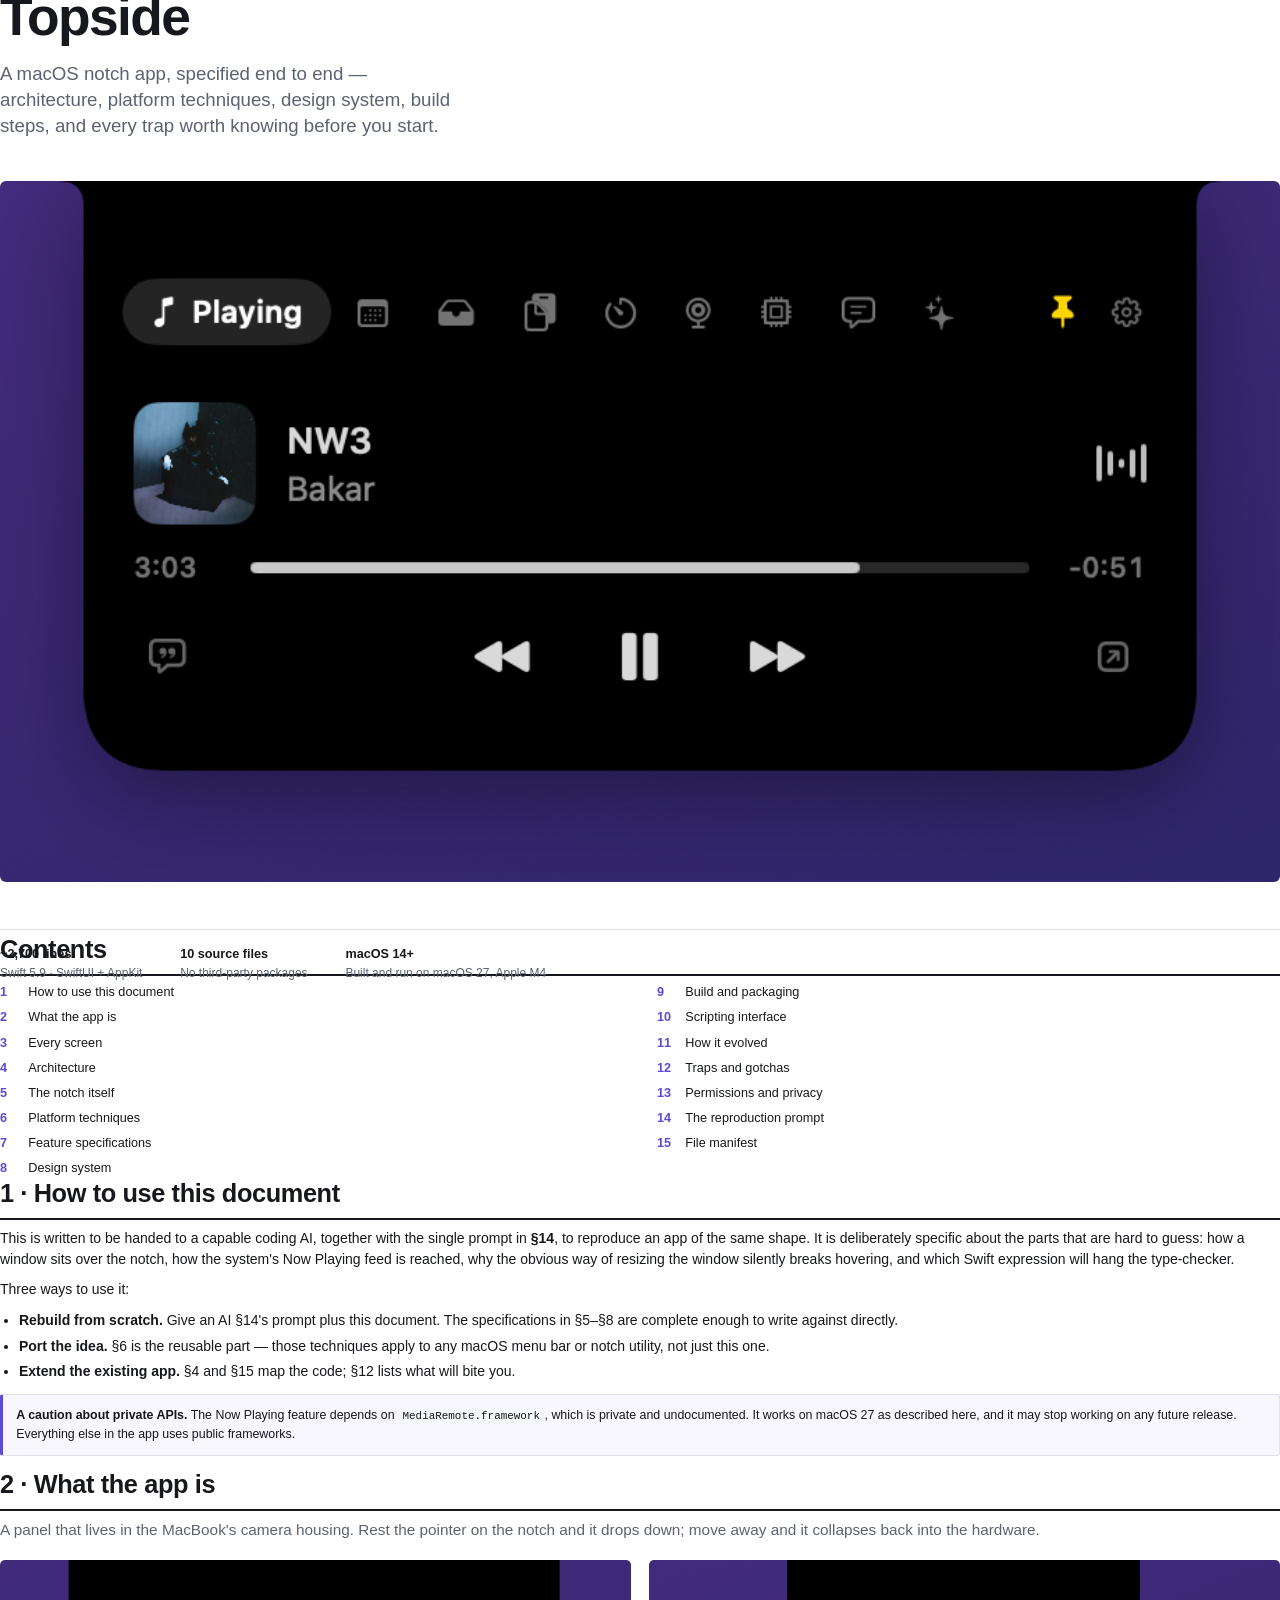
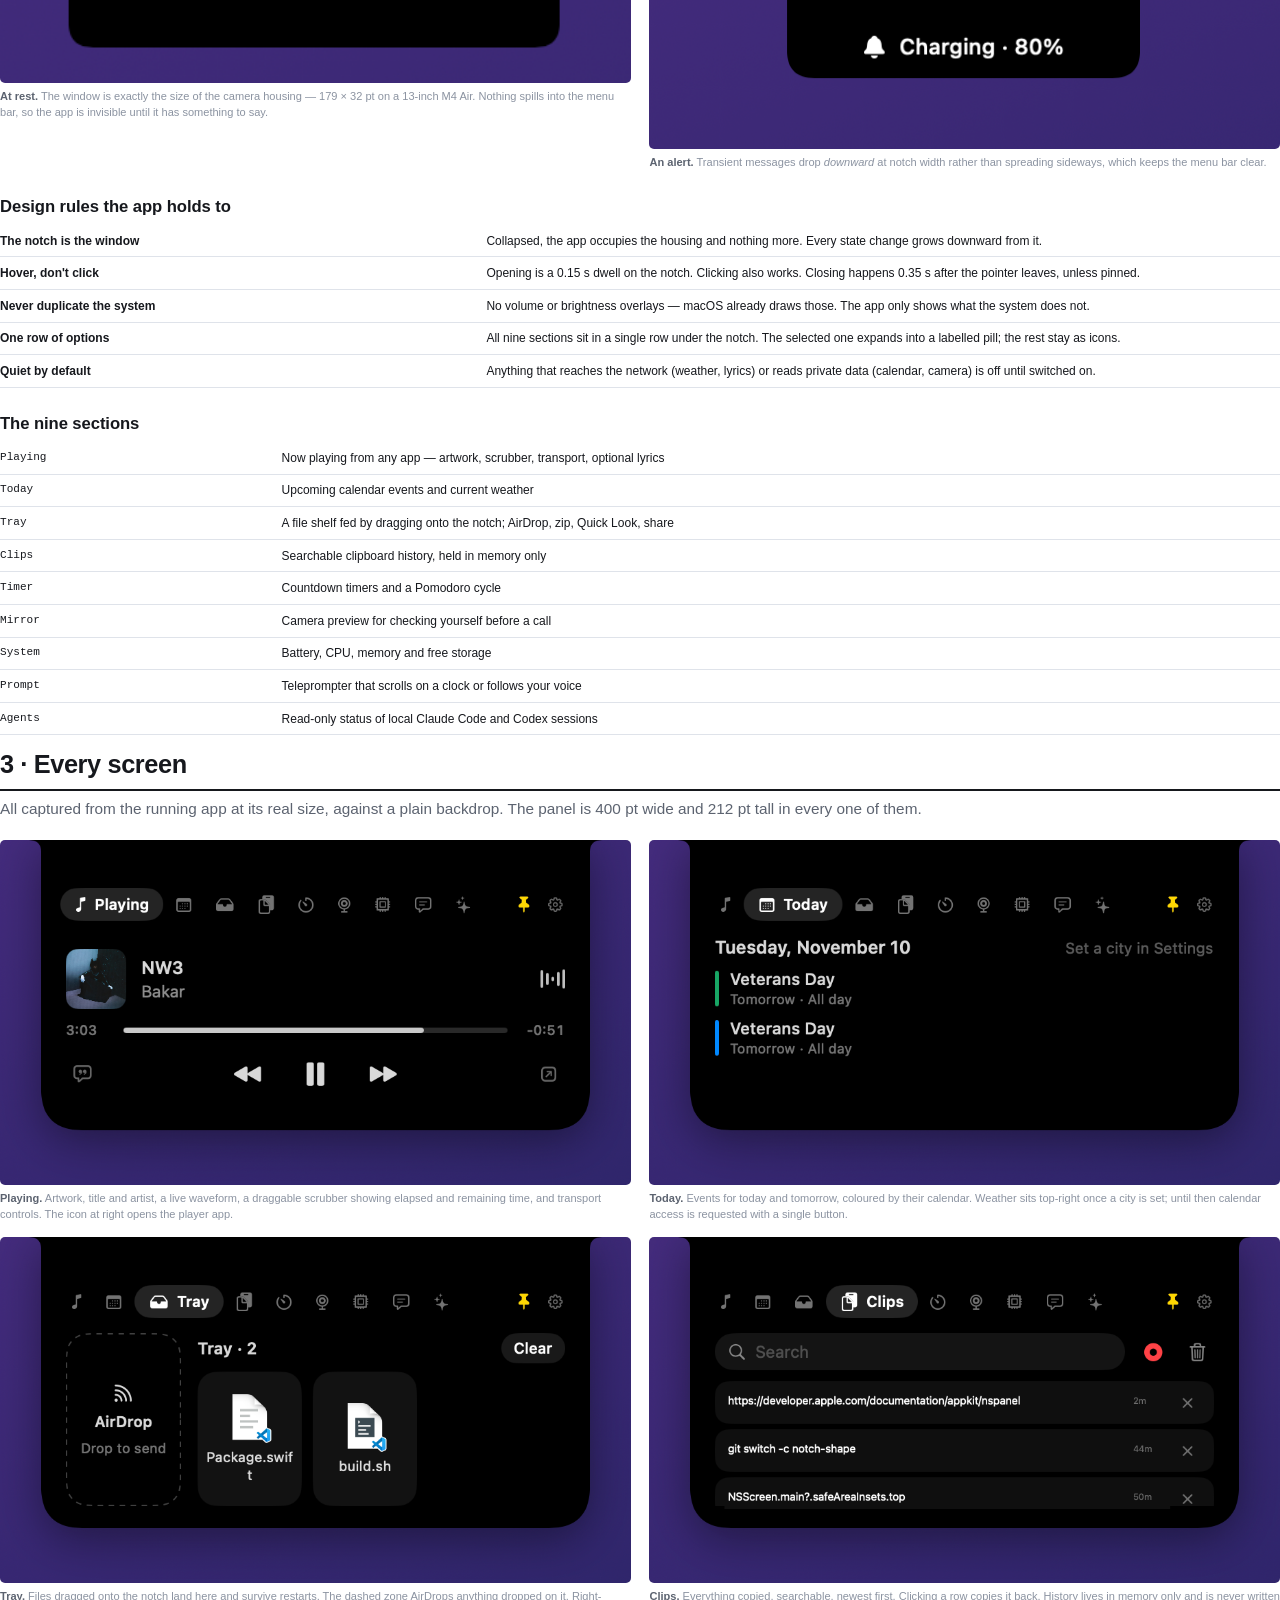
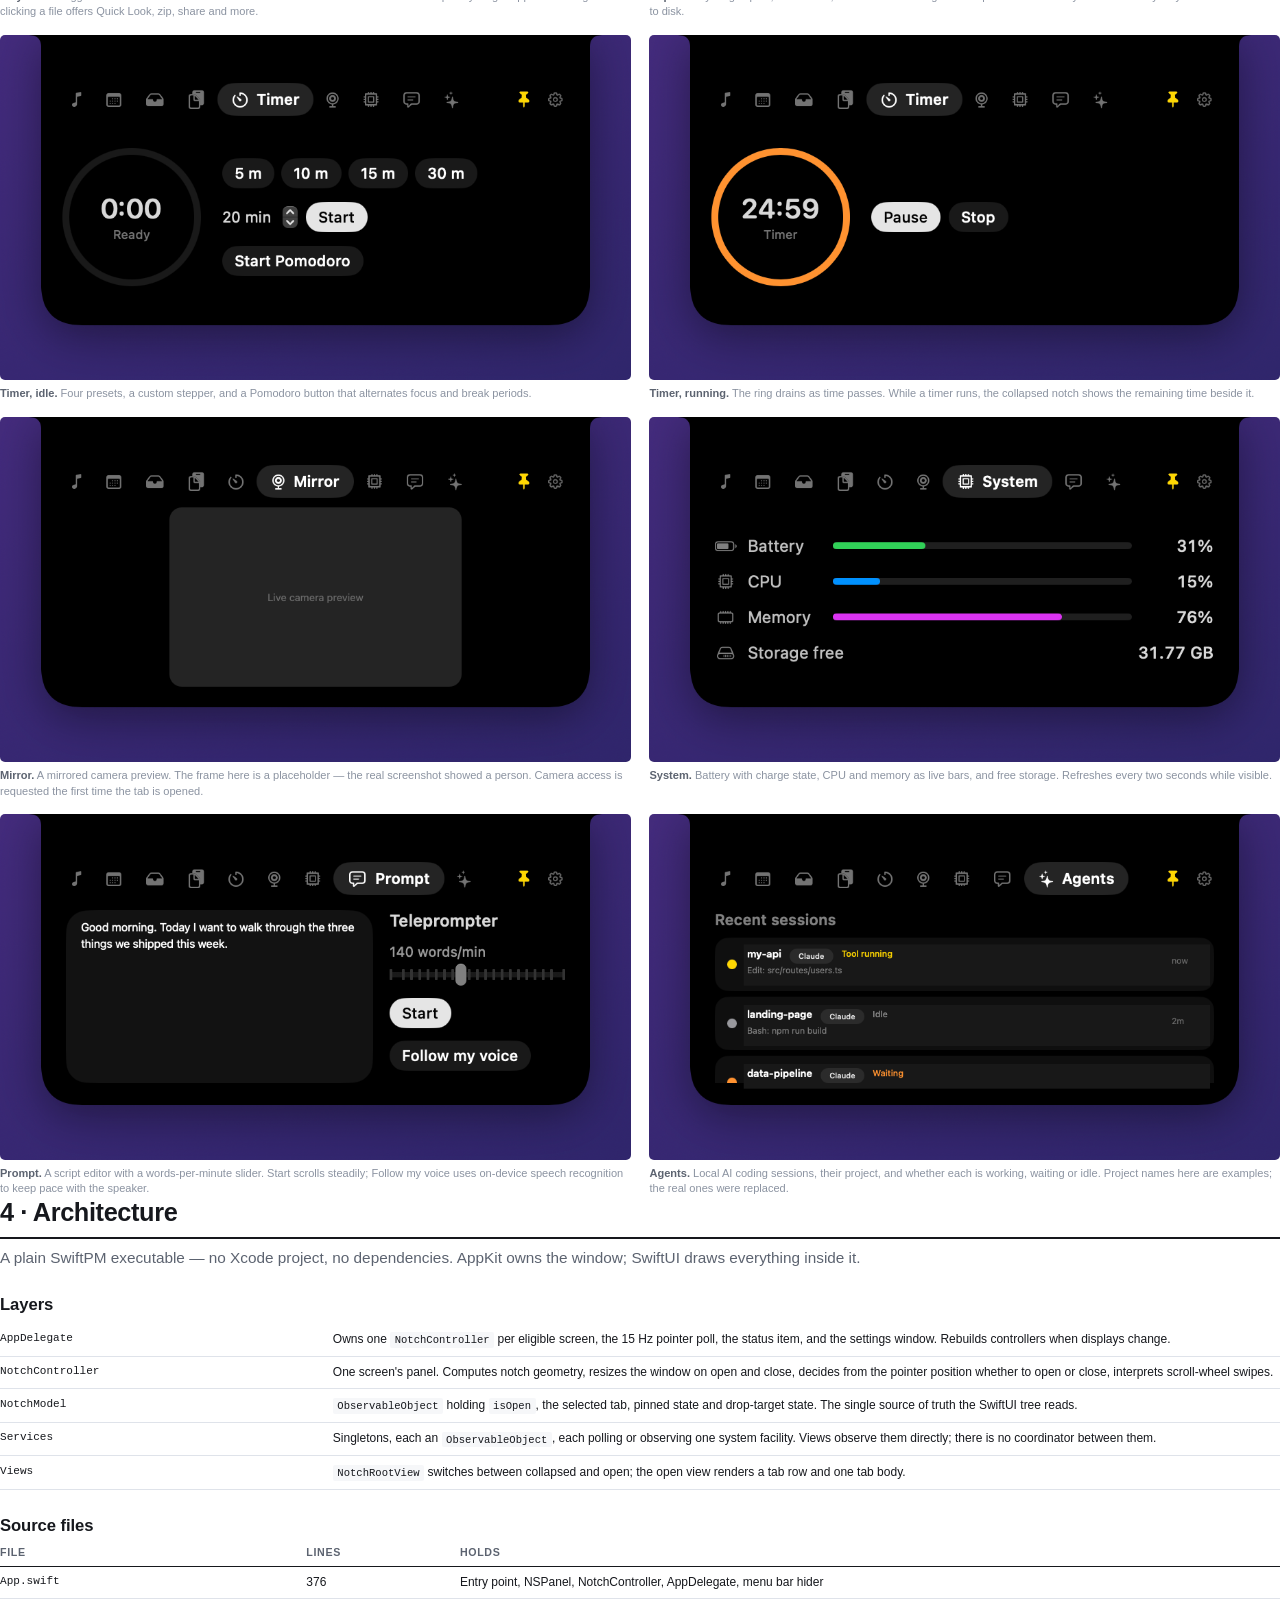
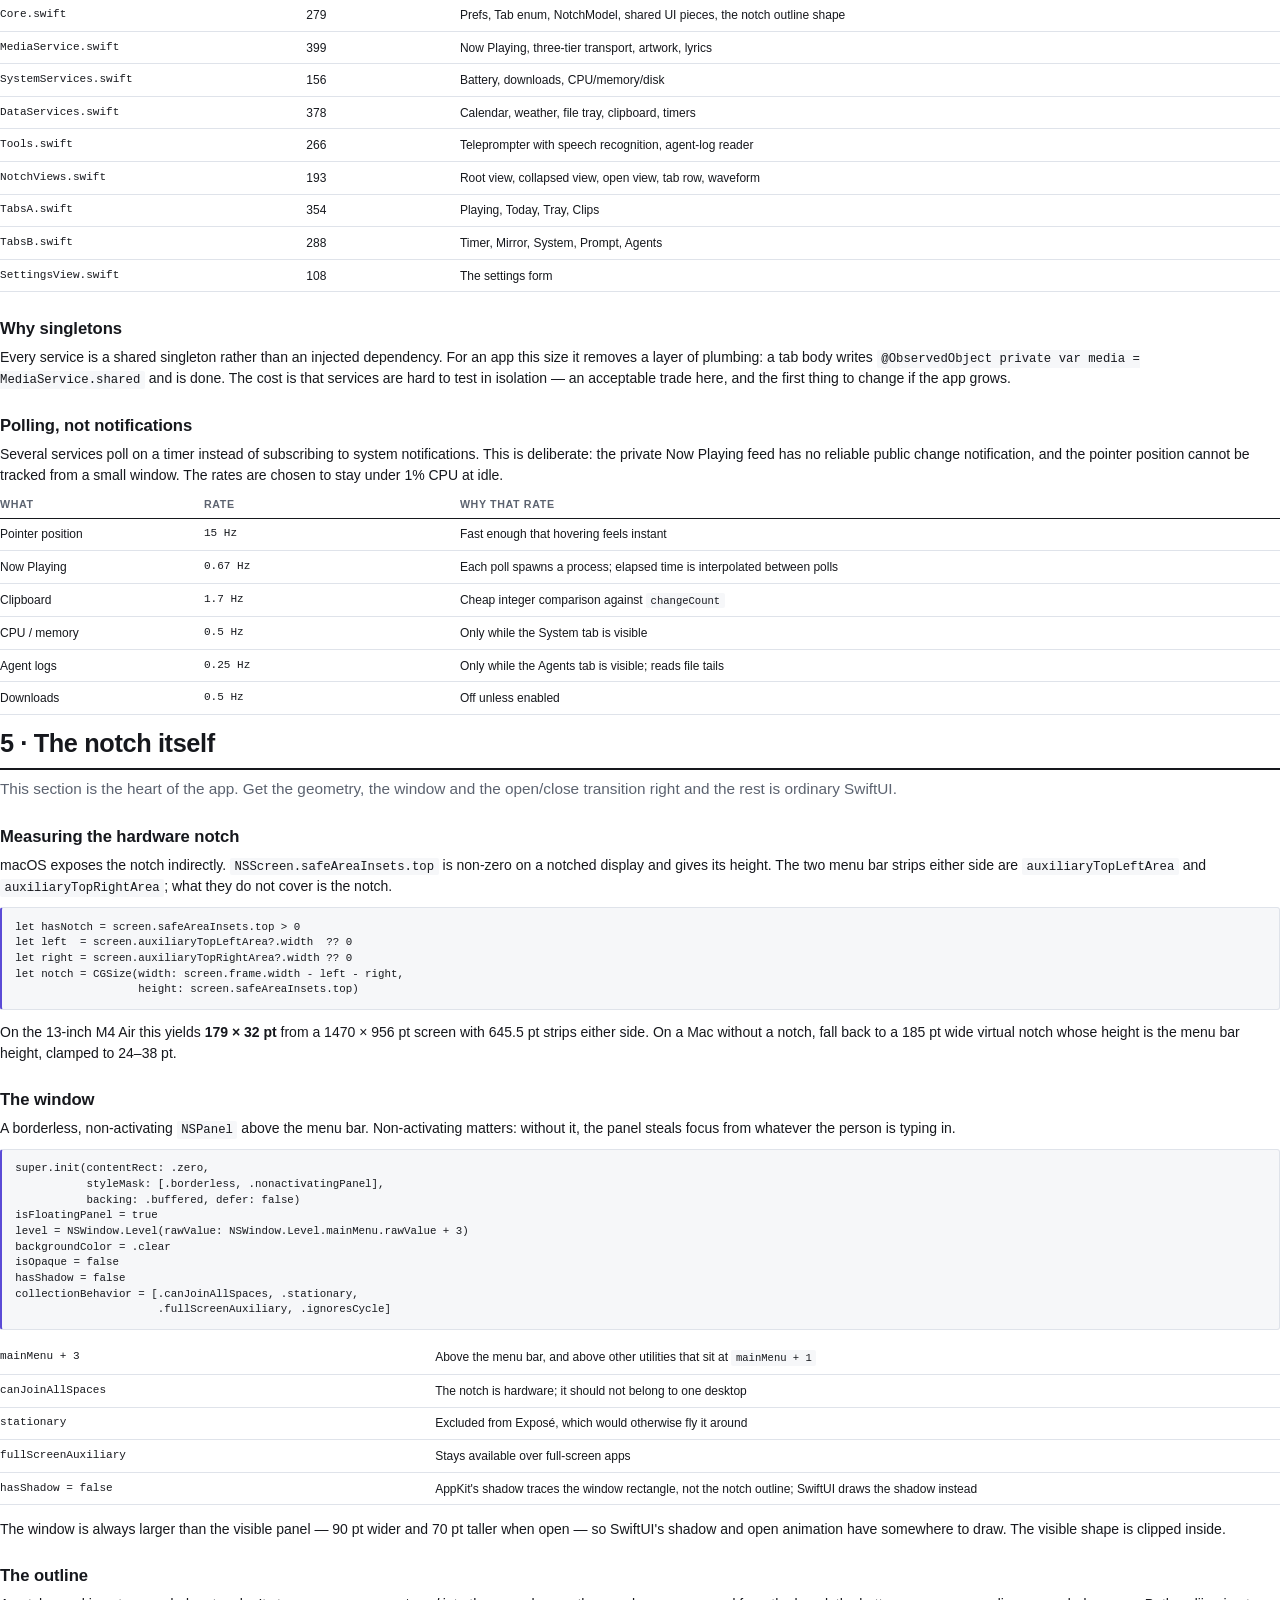
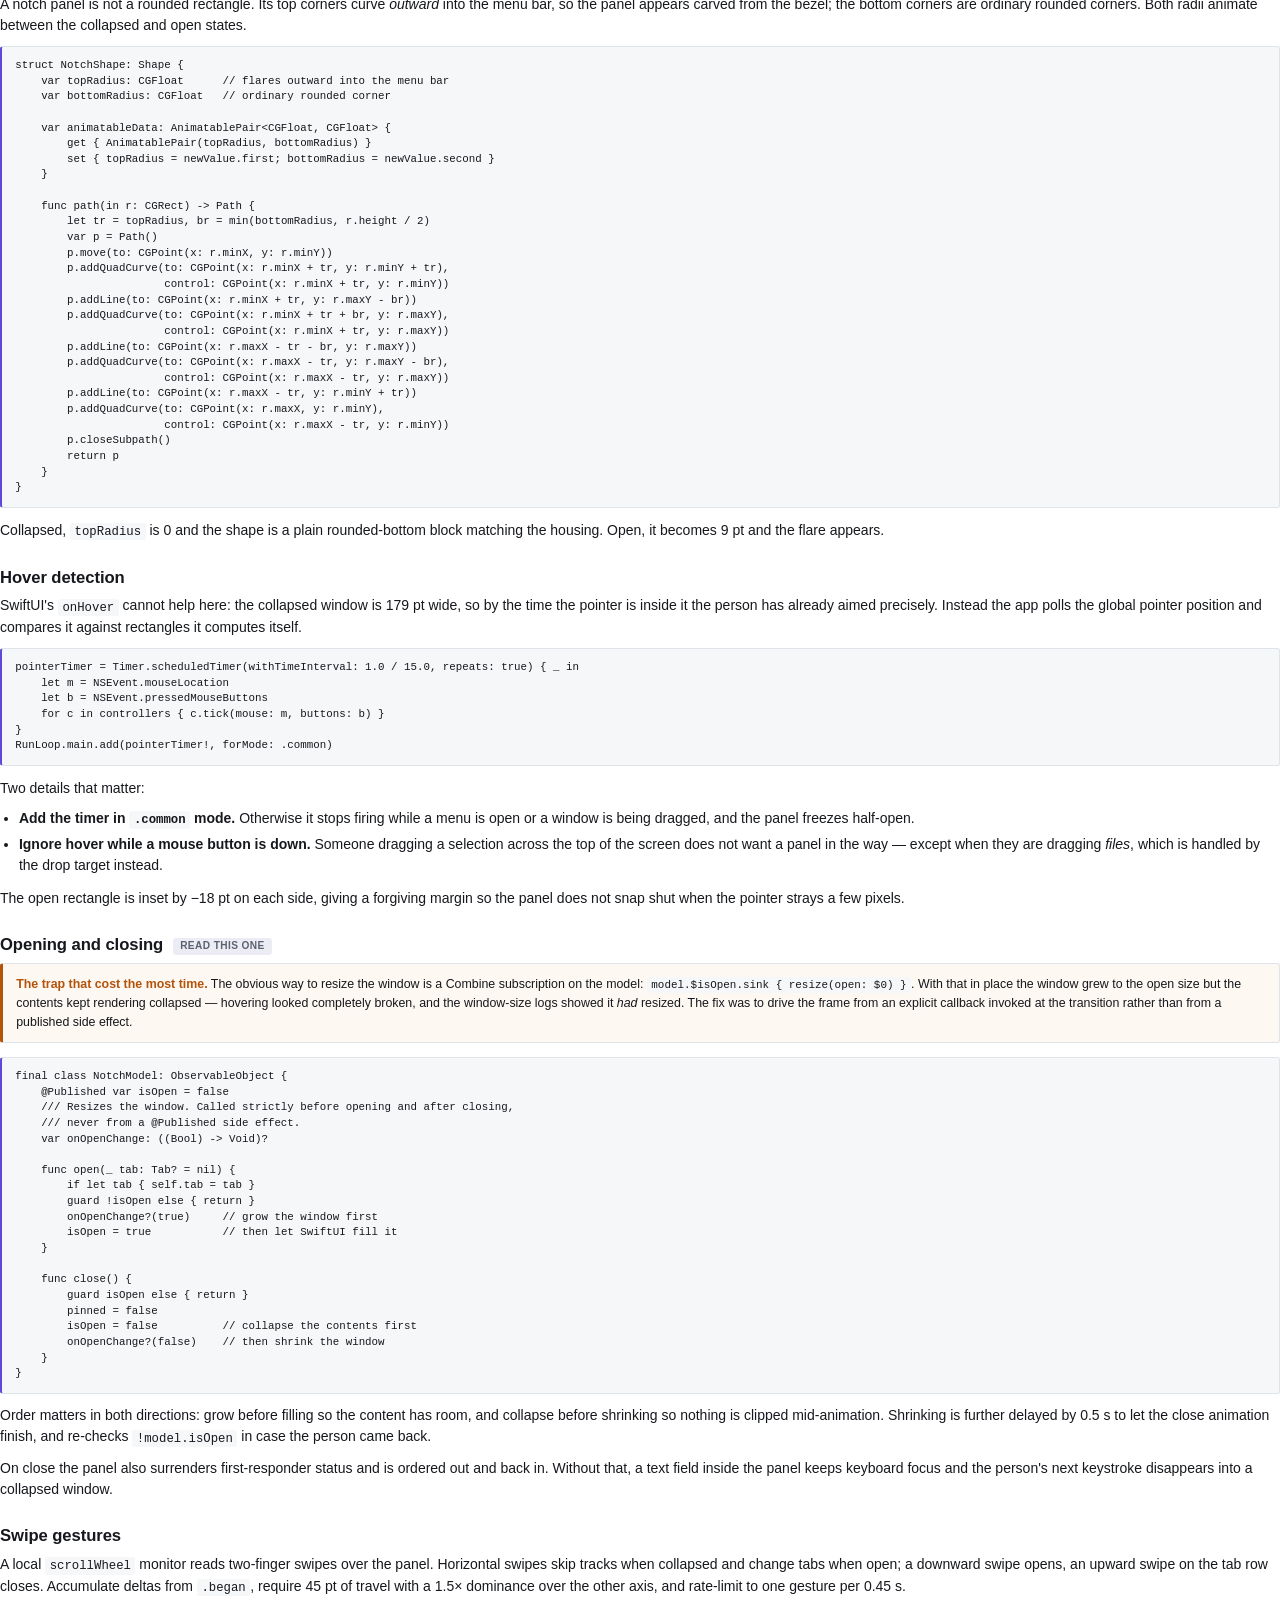
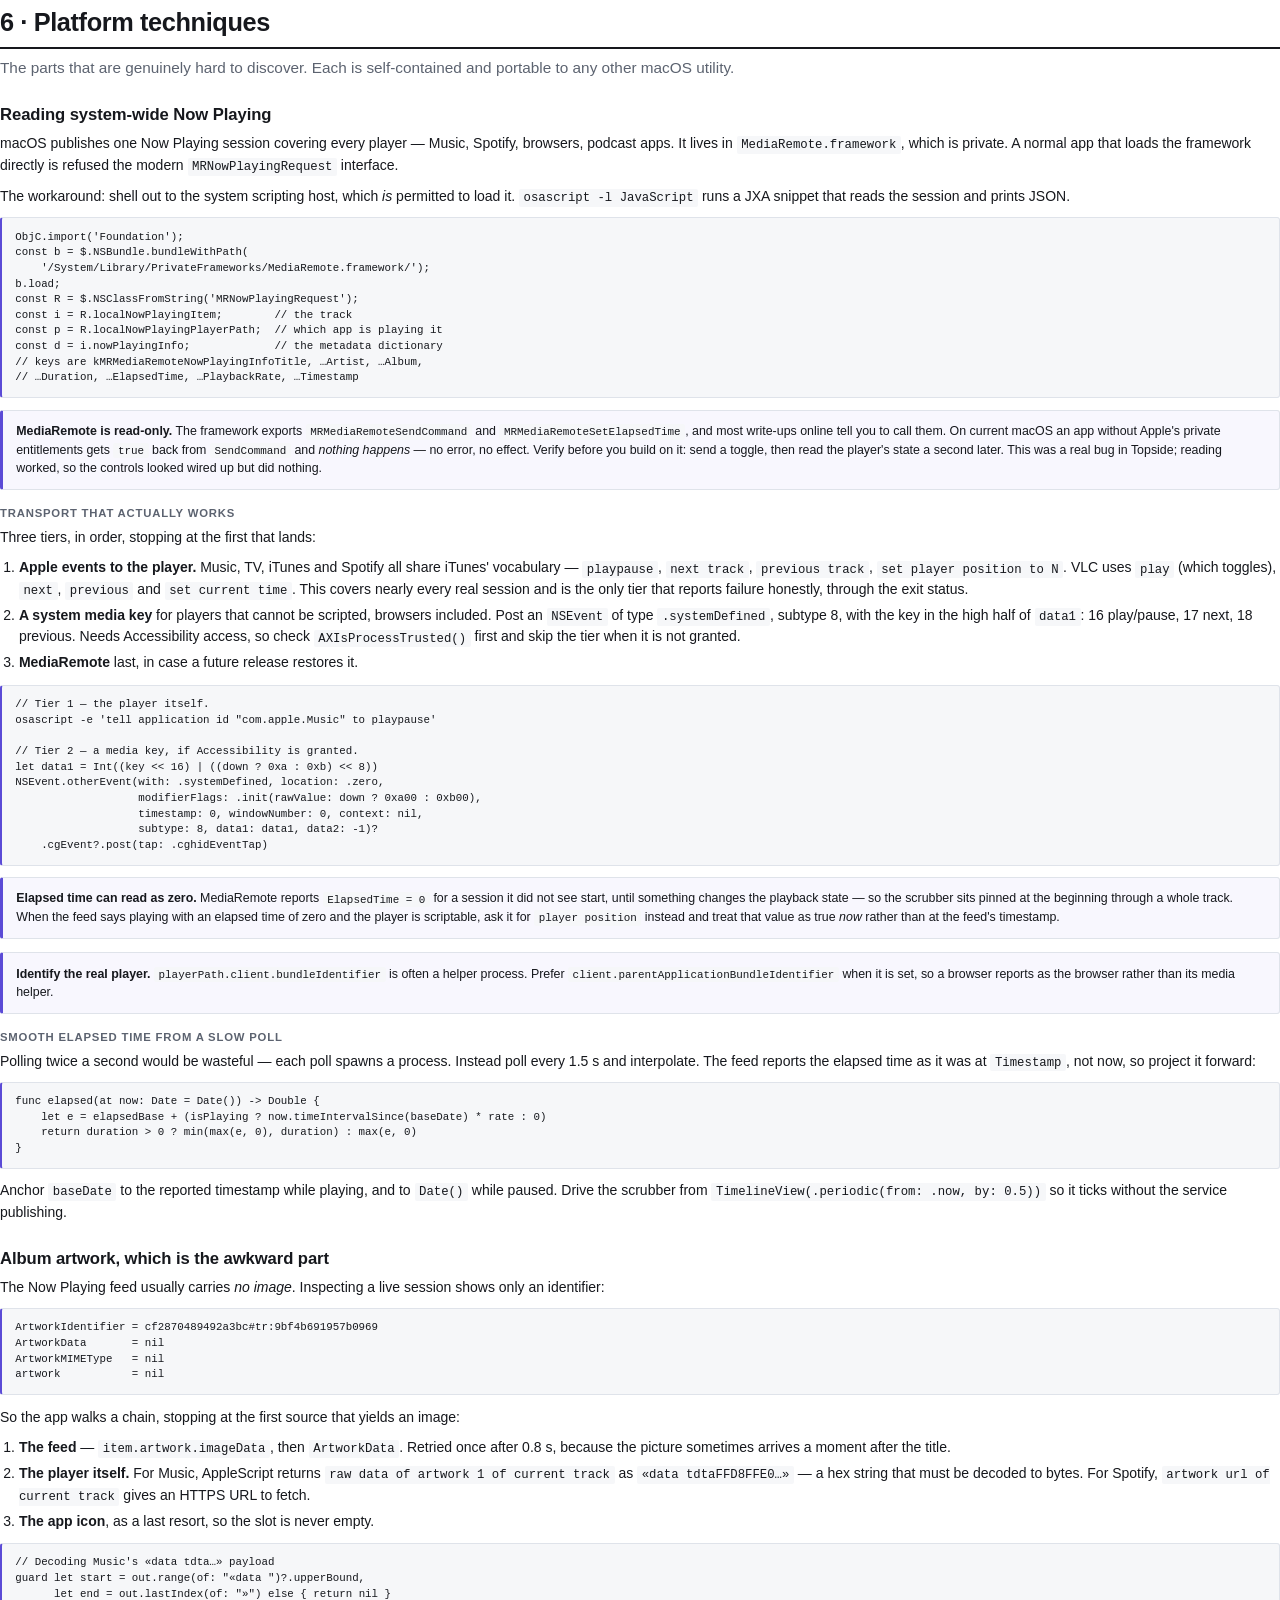
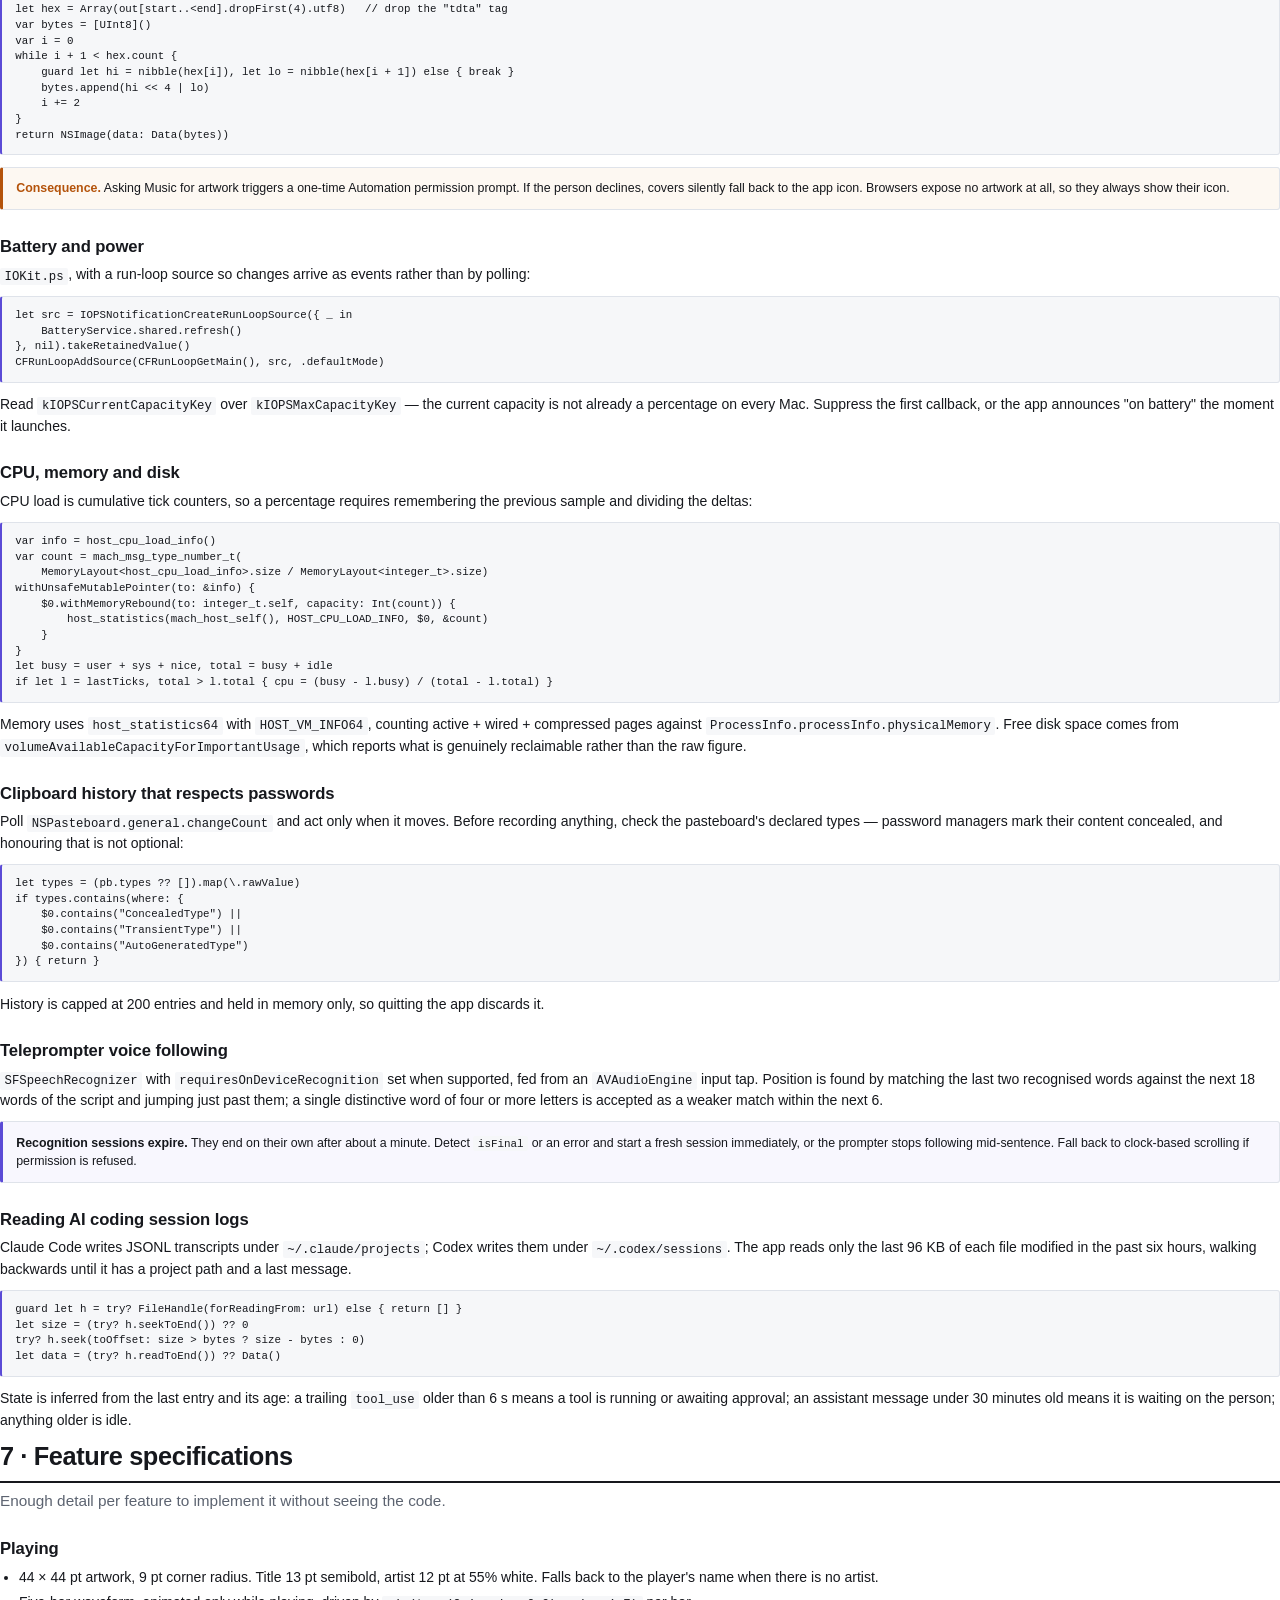
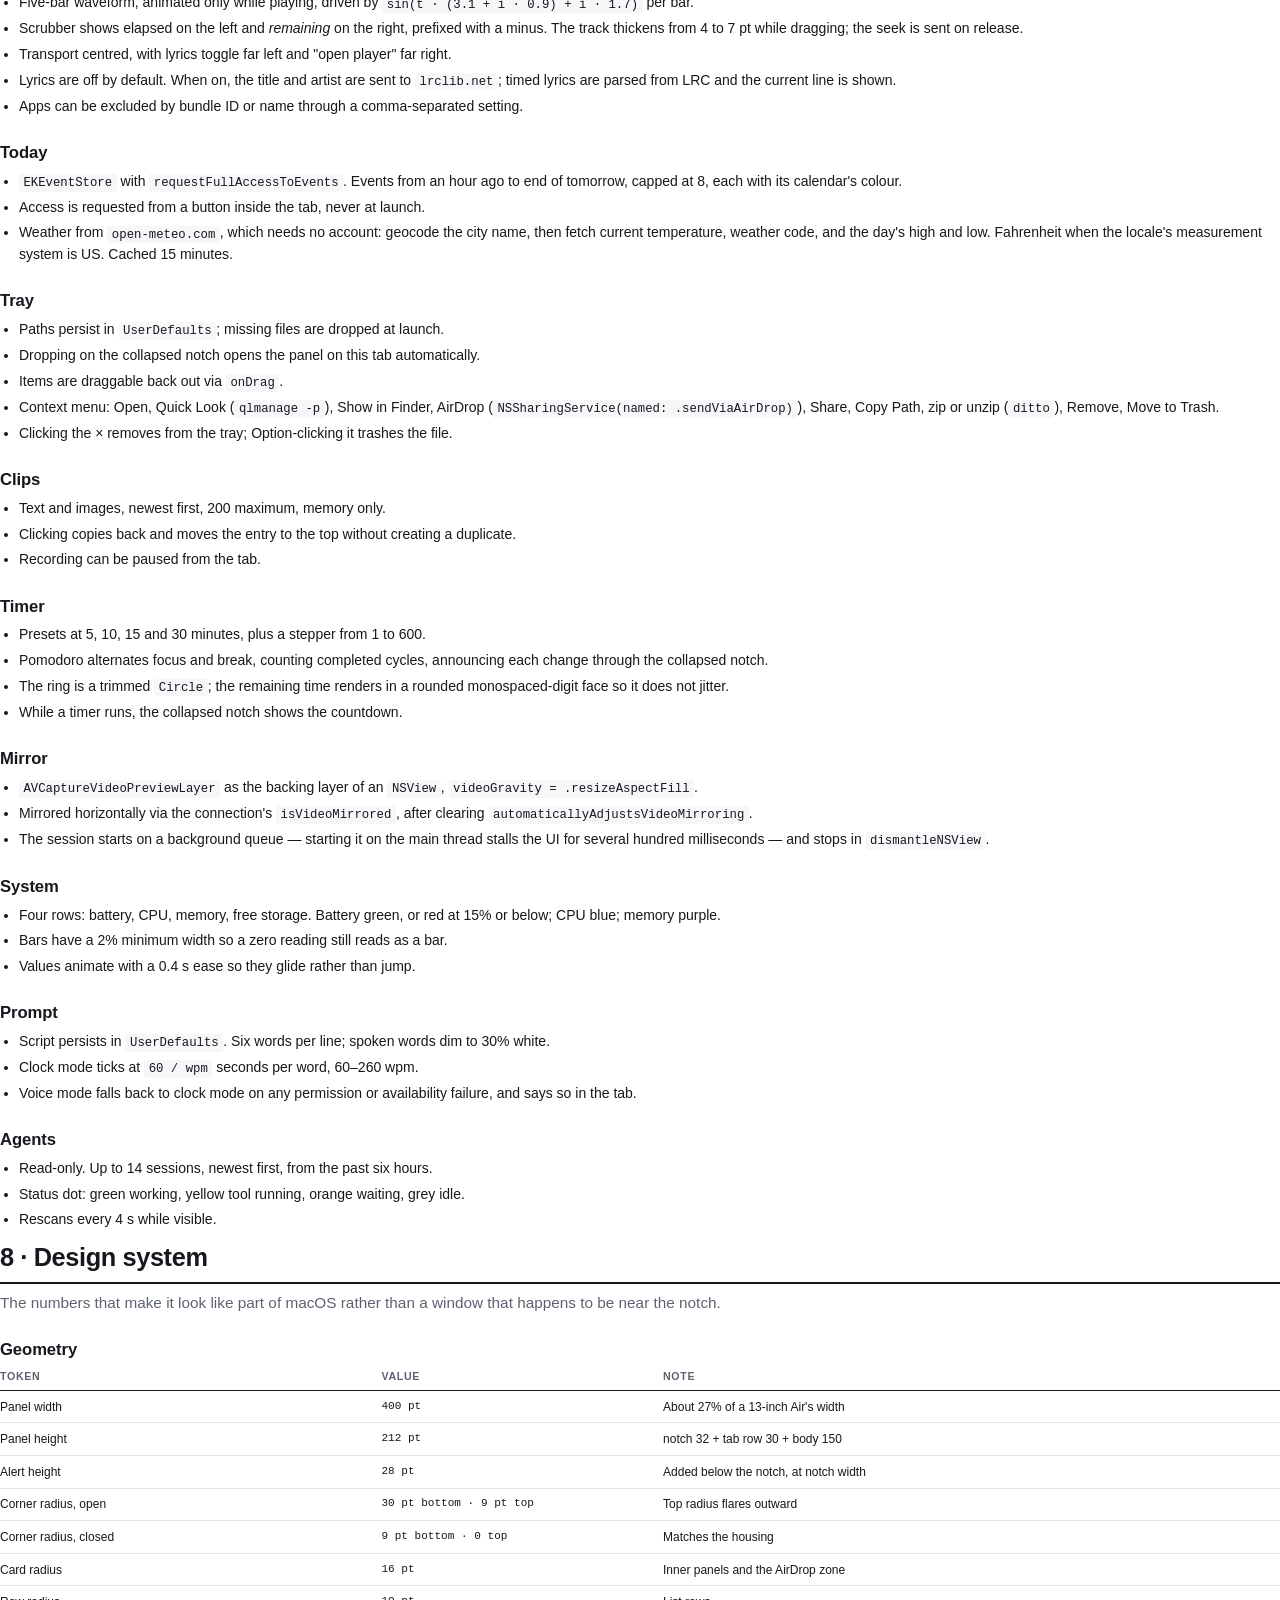
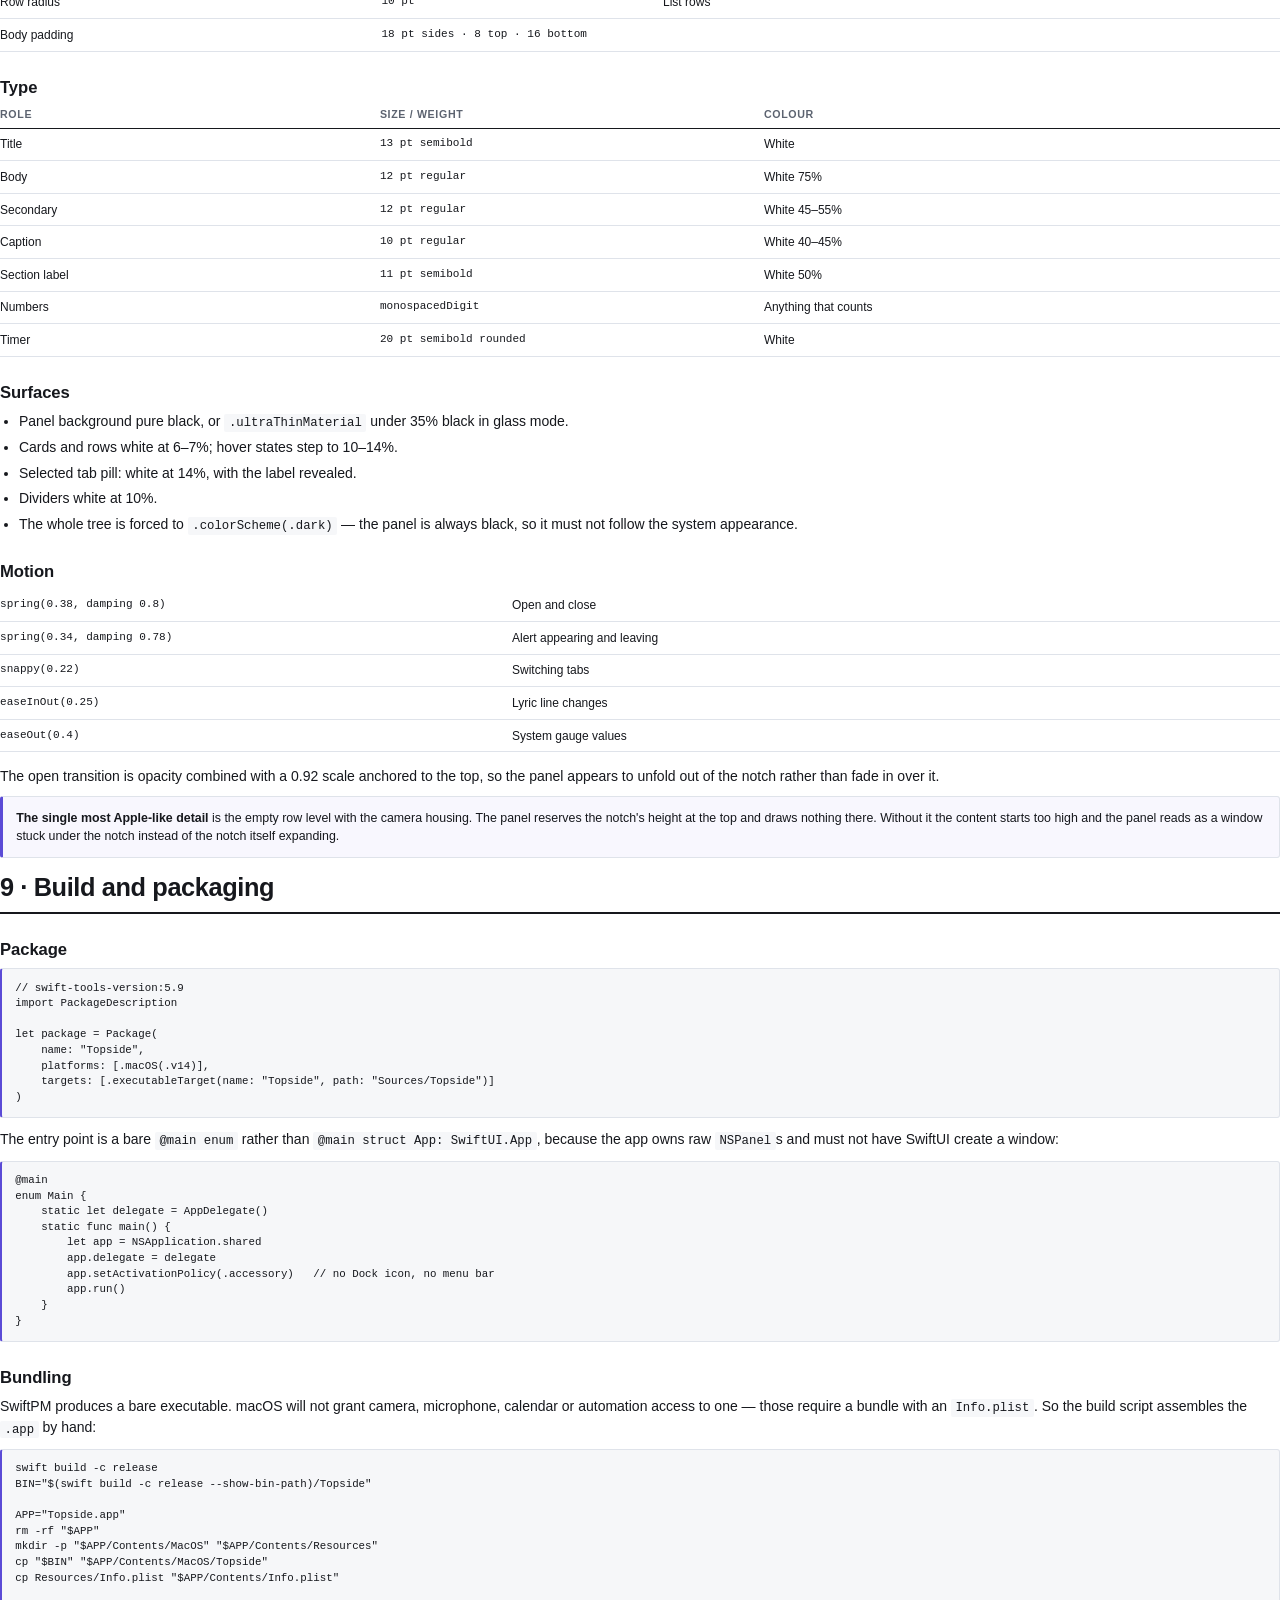
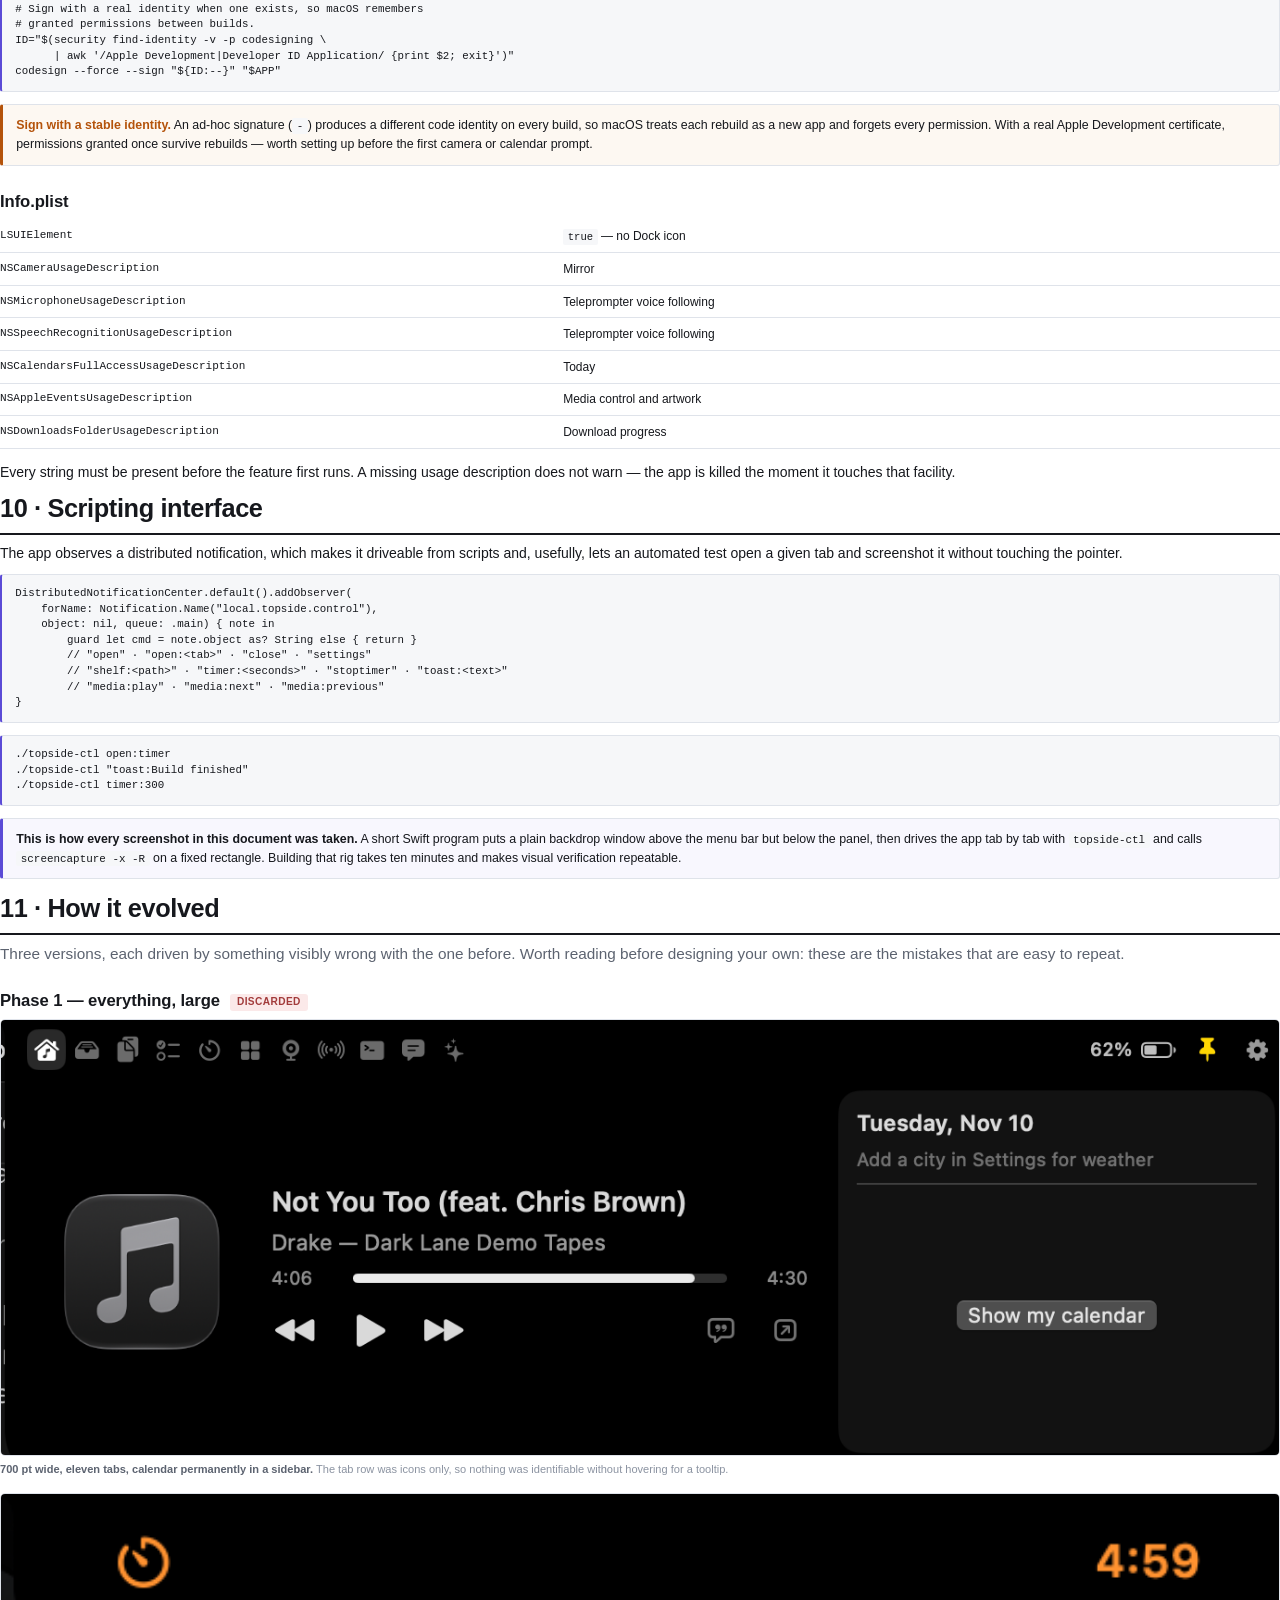
==== commit dbcbdf1f: "Fix play, pause, skip and seek MRMediaRemoteSendCommand returns true from an app without Apple's pri" ====
--- a/docs/guide.html
+++ b/docs/guide.html
@@ -216,7 +216,7 @@
     <div><span class="n">15</span><span>File manifest</span></div>
   </div>
 
-  <h3>1 · How to use this document</h3>
+  <h2>1 · How to use this document</h2>
   <p>This is written to be handed to a capable coding AI, together with the single prompt
   in <b>§14</b>, to reproduce an app of the same shape. It is deliberately specific about
   the parts that are hard to guess: how a window sits over the notch, how the system's
@@ -414,9 +414,9 @@
   <h3>Source files</h3>
   <table>
     <tr><th>File</th><th style="width:12%">Lines</th><th>Holds</th></tr>
-    <tr><td class="k">App.swift</td><td>369</td><td>Entry point, NSPanel, NotchController, AppDelegate, menu bar hider</td></tr>
+    <tr><td class="k">App.swift</td><td>376</td><td>Entry point, NSPanel, NotchController, AppDelegate, menu bar hider</td></tr>
     <tr><td class="k">Core.swift</td><td>279</td><td>Prefs, Tab enum, NotchModel, shared UI pieces, the notch outline shape</td></tr>
-    <tr><td class="k">MediaService.swift</td><td>287</td><td>Now Playing, transport commands, artwork, lyrics</td></tr>
+    <tr><td class="k">MediaService.swift</td><td>399</td><td>Now Playing, three-tier transport, artwork, lyrics</td></tr>
     <tr><td class="k">SystemServices.swift</td><td>156</td><td>Battery, downloads, CPU/memory/disk</td></tr>
     <tr><td class="k">DataServices.swift</td><td>378</td><td>Calendar, weather, file tray, clipboard, timers</td></tr>
     <tr><td class="k">Tools.swift</td><td>266</td><td>Teleprompter with speech recognition, agent-log reader</td></tr>
@@ -639,14 +639,52 @@
 // …Duration, …ElapsedTime, …PlaybackRate, …Timestamp
 </code></pre>
 
-  <p>Transport commands go through a C function in the same framework. The integer is a
-  command code.</p>
-
-<pre><code>ObjC.bindFunction('MRMediaRemoteSendCommand', ['bool', ['int', 'id']]);
-$.MRMediaRemoteSendCommand(2, $());   // 0 play · 1 pause · 2 toggle
-                                      // 4 next · 5 previous
-ObjC.bindFunction('MRMediaRemoteSetElapsedTime', ['void', ['double']]);
-$.MRMediaRemoteSetElapsedTime(90.0);  // seek</code></pre>
+  <div class="key">
+    <b>MediaRemote is read-only.</b> The framework exports
+    <code>MRMediaRemoteSendCommand</code> and <code>MRMediaRemoteSetElapsedTime</code>, and
+    most write-ups online tell you to call them. On current macOS an app without Apple's
+    private entitlements gets <code>true</code> back from <code>SendCommand</code> and
+    <em>nothing happens</em> — no error, no effect. Verify before you build on it: send a
+    toggle, then read the player's state a second later. This was a real bug in Topside;
+    reading worked, so the controls looked wired up but did nothing.
+  </div>
+
+  <h4>Transport that actually works</h4>
+  <p>Three tiers, in order, stopping at the first that lands:</p>
+  <ol>
+    <li><b>Apple events to the player.</b> Music, TV, iTunes and Spotify all share iTunes'
+    vocabulary — <code>playpause</code>, <code>next track</code>,
+    <code>previous track</code>, <code>set player position to&nbsp;N</code>. VLC uses
+    <code>play</code> (which toggles), <code>next</code>, <code>previous</code> and
+    <code>set current time</code>. This covers nearly every real session and is the only
+    tier that reports failure honestly, through the exit status.</li>
+    <li><b>A system media key</b> for players that cannot be scripted, browsers included.
+    Post an <code>NSEvent</code> of type <code>.systemDefined</code>, subtype 8, with the
+    key in the high half of <code>data1</code>: 16 play/pause, 17 next, 18 previous. Needs
+    Accessibility access, so check <code>AXIsProcessTrusted()</code> first and skip the
+    tier when it is not granted.</li>
+    <li><b>MediaRemote</b> last, in case a future release restores it.</li>
+  </ol>
+
+<pre><code>// Tier 1 — the player itself.
+osascript -e 'tell application id "com.apple.Music" to playpause'
+
+// Tier 2 — a media key, if Accessibility is granted.
+let data1 = Int((key &lt;&lt; 16) | ((down ? 0xa : 0xb) &lt;&lt; 8))
+NSEvent.otherEvent(with: .systemDefined, location: .zero,
+                   modifierFlags: .init(rawValue: down ? 0xa00 : 0xb00),
+                   timestamp: 0, windowNumber: 0, context: nil,
+                   subtype: 8, data1: data1, data2: -1)?
+    .cgEvent?.post(tap: .cghidEventTap)</code></pre>
+
+  <div class="key">
+    <b>Elapsed time can read as zero.</b> MediaRemote reports
+    <code>ElapsedTime&nbsp;=&nbsp;0</code> for a session it did not see start, until
+    something changes the playback state — so the scrubber sits pinned at the beginning
+    through a whole track. When the feed says playing with an elapsed time of zero and the
+    player is scriptable, ask it for <code>player position</code> instead and treat that
+    value as true <em>now</em> rather than at the feed's timestamp.
+  </div>
 
   <div class="key">
     <b>Identify the real player.</b> <code>playerPath.client.bundleIdentifier</code> is
@@ -1012,7 +1050,7 @@
 
 <!-- ============================ SCRIPTING ============================ -->
 <section>
-  <h3>10 · Scripting interface</h3>
+  <h2>10 · Scripting interface</h2>
   <p>The app observes a distributed notification, which makes it driveable from scripts
   and, usefully, lets an automated test open a given tab and screenshot it without
   touching the pointer.</p>
@@ -1023,6 +1061,7 @@
         guard let cmd = note.object as? String else { return }
         // "open" · "open:&lt;tab&gt;" · "close" · "settings"
         // "shelf:&lt;path&gt;" · "timer:&lt;seconds&gt;" · "stoptimer" · "toast:&lt;text&gt;"
+        // "media:play" · "media:next" · "media:previous"
 }</code></pre>
 
 <pre><code>./topside-ctl open:timer
@@ -1115,7 +1154,18 @@
   it, and the contents still render collapsed. Drive the frame from an explicit callback
   at the transition instead.</p>
 
-  <h3>2 · The Swift type-checker hangs on compact maths</h3>
+  <h3>2 · A private API that succeeds and does nothing</h3>
+  <p>Covered in §6. <code>MRMediaRemoteSendCommand</code> returns <code>true</code> from an
+  unentitled app on current macOS and has no effect, so play, pause and skip were dead
+  while reading the same framework worked perfectly — which made the controls look
+  correct. <code>MRMediaRemoteSetElapsedTime</code> fails the same silent way, so seeking
+  was dead too.</p>
+  <p>The general lesson is worth more than the specific one: a private API's return value
+  is not a contract. When you call one, verify the <em>effect</em> — send the command,
+  then read the state back from somewhere independent a moment later. Had this been
+  checked once at the start, it would not have shipped.</p>
+
+  <h3>3 · The Swift type-checker hangs on compact maths</h3>
   <p>This one line failed the build with <i>"unable to type-check this expression in
   reasonable time"</i>:</p>
 <pre><code>let h = playing ? 4 + 10 * abs(sin(t * (3.1 + Double(i) * 0.9) + Double(i) * 1.7)) : 4</code></pre>
@@ -1130,12 +1180,12 @@
   <p>In a SwiftUI body, annotate intermediate values rather than writing one dense
   expression. The compiler is the constraint, not the reader.</p>
 
-  <h3>3 · Timers that stop in the wrong run-loop mode</h3>
+  <h3>4 · Timers that stop in the wrong run-loop mode</h3>
   <p>A <code>Timer.scheduledTimer</code> stops firing while a menu is open or a window is
   being dragged. For anything driving UI responsiveness, add it explicitly:
   <code>RunLoop.main.add(timer, forMode: .common)</code>.</p>
 
-  <h3>4 · Keyboard focus held by a collapsed panel</h3>
+  <h3>5 · Keyboard focus held by a collapsed panel</h3>
   <p>If a text field inside the panel has focus when it closes, the panel keeps
   first-responder status and swallows the person's next keystrokes. On close, clear the
   responder and cycle the window:</p>
@@ -1146,54 +1196,54 @@
 panel.setFrame(closedFrame, display: true)
 panel.orderFrontRegardless()</code></pre>
 
-  <h3>5 · Ad-hoc signing resets every permission</h3>
+  <h3>6 · Ad-hoc signing resets every permission</h3>
   <p>See §9. Sign with a real Apple Development certificate before the first permission
   prompt, or re-grant camera, calendar and automation access after every single build.</p>
 
-  <h3>6 · Assuming the Now Playing feed carries artwork</h3>
+  <h3>7 · Assuming the Now Playing feed carries artwork</h3>
   <p>It usually does not — only an identifier. Build the fallback chain in §6 from the
   start rather than discovering it after the UI is finished.</p>
 
-  <h3>7 · Announcing state on the first poll</h3>
+  <h3>8 · Announcing state on the first poll</h3>
   <p>Battery, Bluetooth and download watchers all fire a callback immediately at launch.
   Without a <code>first</code> flag the app greets the person with "on battery 62%" every
   time it starts. Suppress the first sample everywhere.</p>
 
-  <h3>8 · Window shadow traced from the wrong shape</h3>
+  <h3>9 · Window shadow traced from the wrong shape</h3>
   <p>AppKit's window shadow follows the window rectangle, not the clipped notch outline,
   producing a visible box around the panel. Set <code>hasShadow = false</code> and draw
   the shadow in SwiftUI on the clipped shape.</p>
 
-  <h3>9 · Reading whole log files</h3>
+  <h3>10 · Reading whole log files</h3>
   <p>Agent transcripts reach tens of megabytes. Seek to the last 96 KB with a
   <code>FileHandle</code>, and bound the directory walk by depth and modification time, or
   the scan takes seconds and burns CPU every few seconds.</p>
 
-  <h3>10 · Starting a capture session on the main thread</h3>
+  <h3>11 · Starting a capture session on the main thread</h3>
   <p><code>AVCaptureSession.startRunning()</code> blocks for several hundred milliseconds.
   Start and stop it on a private queue, and stop it in
   <code>dismantleNSView</code> — otherwise the camera light stays on after the tab is
   closed.</p>
 
-  <h3>11 · Trusting <code>client.bundleIdentifier</code></h3>
+  <h3>12 · Trusting <code>client.bundleIdentifier</code></h3>
   <p>For browsers it names a media helper process, not the browser. Prefer
   <code>parentApplicationBundleIdentifier</code> when present.</p>
 
-  <h3>12 · Forgetting the notch's own height in the layout</h3>
+  <h3>13 · Forgetting the notch's own height in the layout</h3>
   <p>The open panel must reserve <code>notchSize.height</code> of empty space at the top.
   Omitting it puts content behind the camera housing, where it cannot be seen.</p>
 </section>
 
 <!-- ============================ PERMISSIONS ============================ -->
 <section>
-  <h3>13 · Permissions and privacy</h3>
+  <h2>13 · Permissions and privacy</h2>
   <table>
     <tr><th>Facility</th><th style="width:24%">Asked when</th><th>If refused</th></tr>
     <tr><td>Calendar</td><td>Today tab, button</td><td>Tab shows the button again</td></tr>
     <tr><td>Camera</td><td>Mirror tab opened</td><td>Explains where to turn it on</td></tr>
     <tr><td>Microphone + Speech</td><td>Voice follow started</td><td>Falls back to clock scrolling</td></tr>
-    <tr><td>Automation (Music)</td><td>First artwork lookup</td><td>Covers fall back to the app icon</td></tr>
-    <tr><td>Accessibility</td><td>Not used in the shipped build</td><td>—</td></tr>
+    <tr><td>Automation (players)</td><td>First artwork lookup or transport command</td><td>Covers fall back to the app icon; transport falls back to a media key</td></tr>
+    <tr><td>Accessibility</td><td>Transport for a player that cannot be scripted</td><td>That tier is skipped</td></tr>
   </table>
 
   <p>Three principles the app holds to, worth carrying into any reproduction:</p>
@@ -1251,6 +1301,18 @@
 - No volume or brightness overlays. macOS already draws those.
 - No app launcher, terminal or notes tab.
 - Nothing that occupies the menu bar while collapsed.
+
+MEDIA — read and write are separate problems
+- READ the session through MediaRemote's MRNowPlayingRequest, from osascript -l
+  JavaScript. A normal app is refused; the system scripting host is not.
+- Do NOT control playback with MRMediaRemoteSendCommand. It returns true and does
+  nothing without Apple's private entitlements. Send transport to the player over
+  Apple events instead (Music, TV, iTunes and Spotify share iTunes' vocabulary), fall
+  back to a systemDefined media key for players that cannot be scripted, and keep
+  MediaRemote only as a last resort.
+- When the feed reports playing with an elapsed time of zero, read the position from
+  the player instead; MediaRemote leaves it at zero for a session it did not see start.
+- Prove each transport control by reading the player's state back after sending it.
 
 CONSTRAINTS
 - Request no permission at launch. Each is triggered by opening the feature.
@@ -1291,7 +1353,8 @@
   <p class="mono" style="font-size:9pt">AppKit · SwiftUI · Combine · AVFoundation ·
   EventKit · Speech · IOKit.ps · ServiceManagement · UniformTypeIdentifiers</p>
   <p>Plus <code>MediaRemote.framework</code>, reached indirectly through
-  <code>osascript</code> rather than linked.</p>
+  <code>osascript</code> rather than linked, and read-only — playback is controlled
+  through the player itself.</p>
 
   <h3>Where the complexity sits</h3>
   <table>
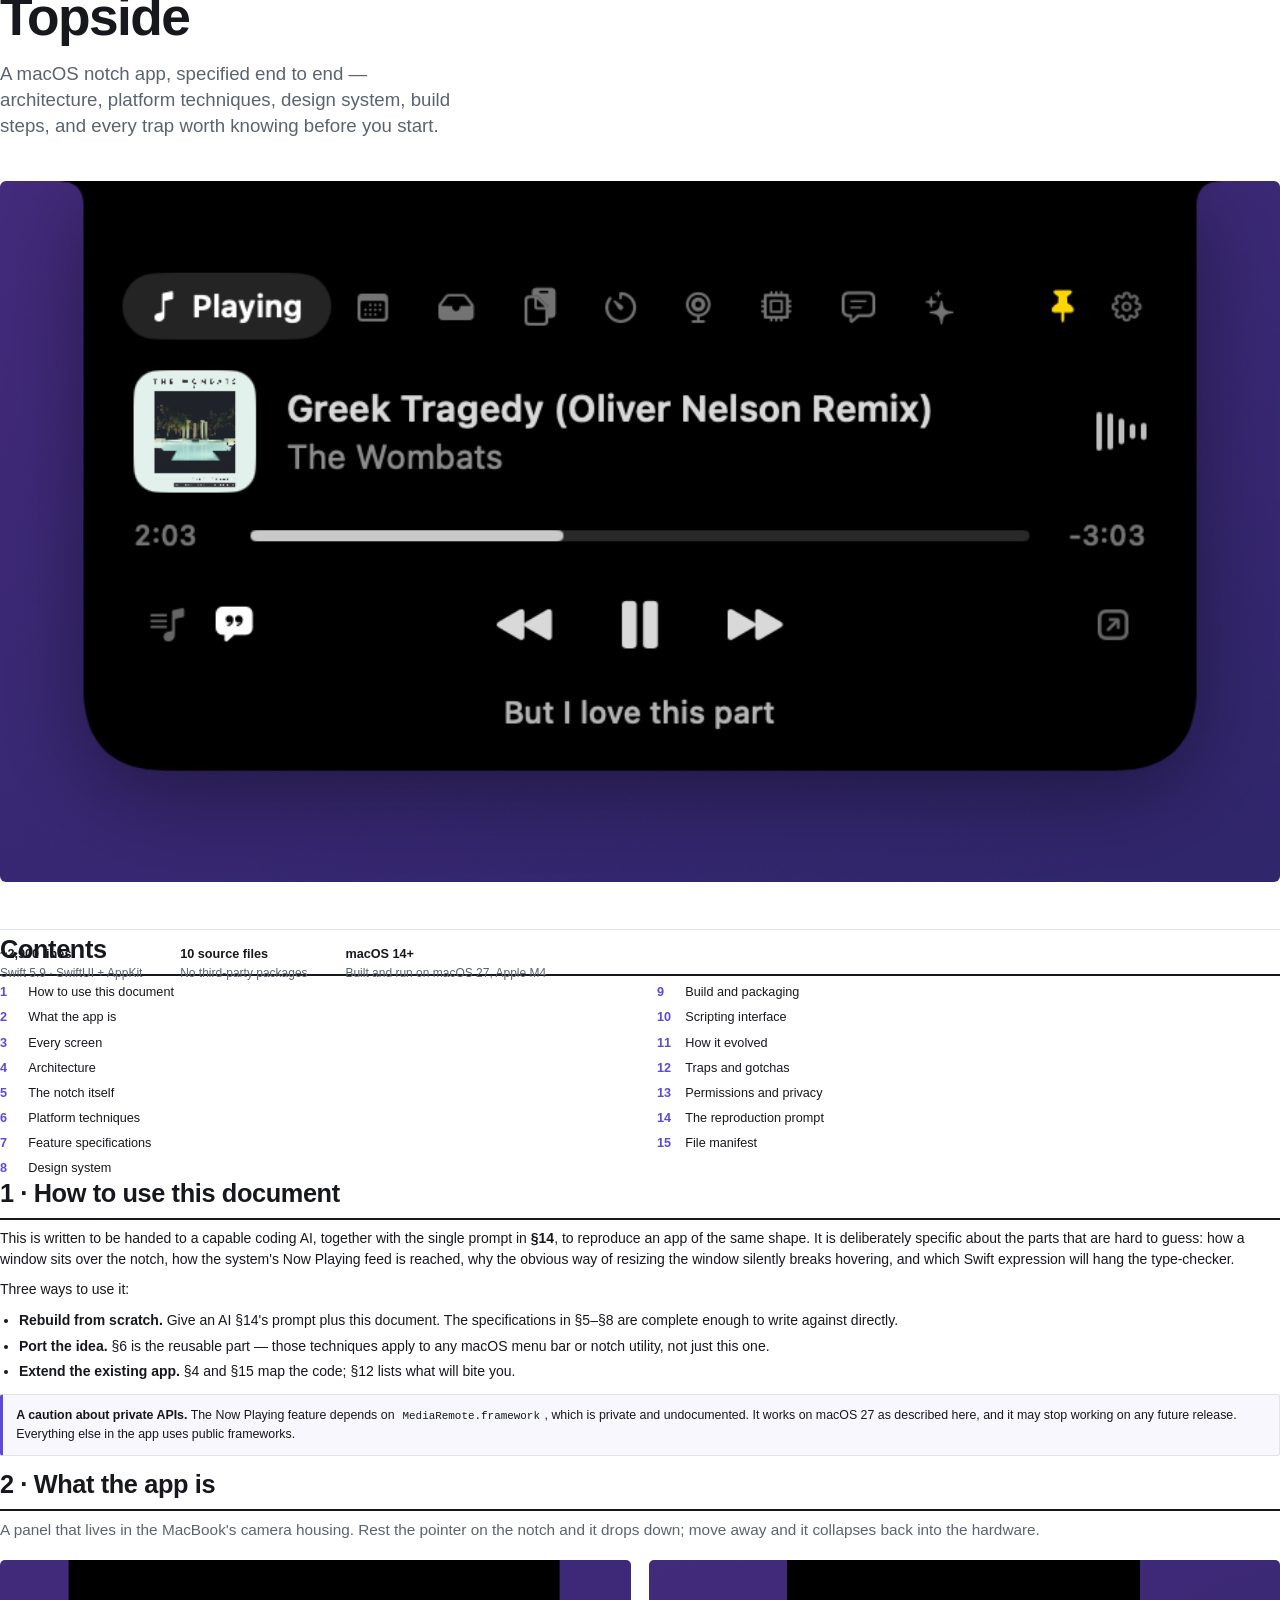
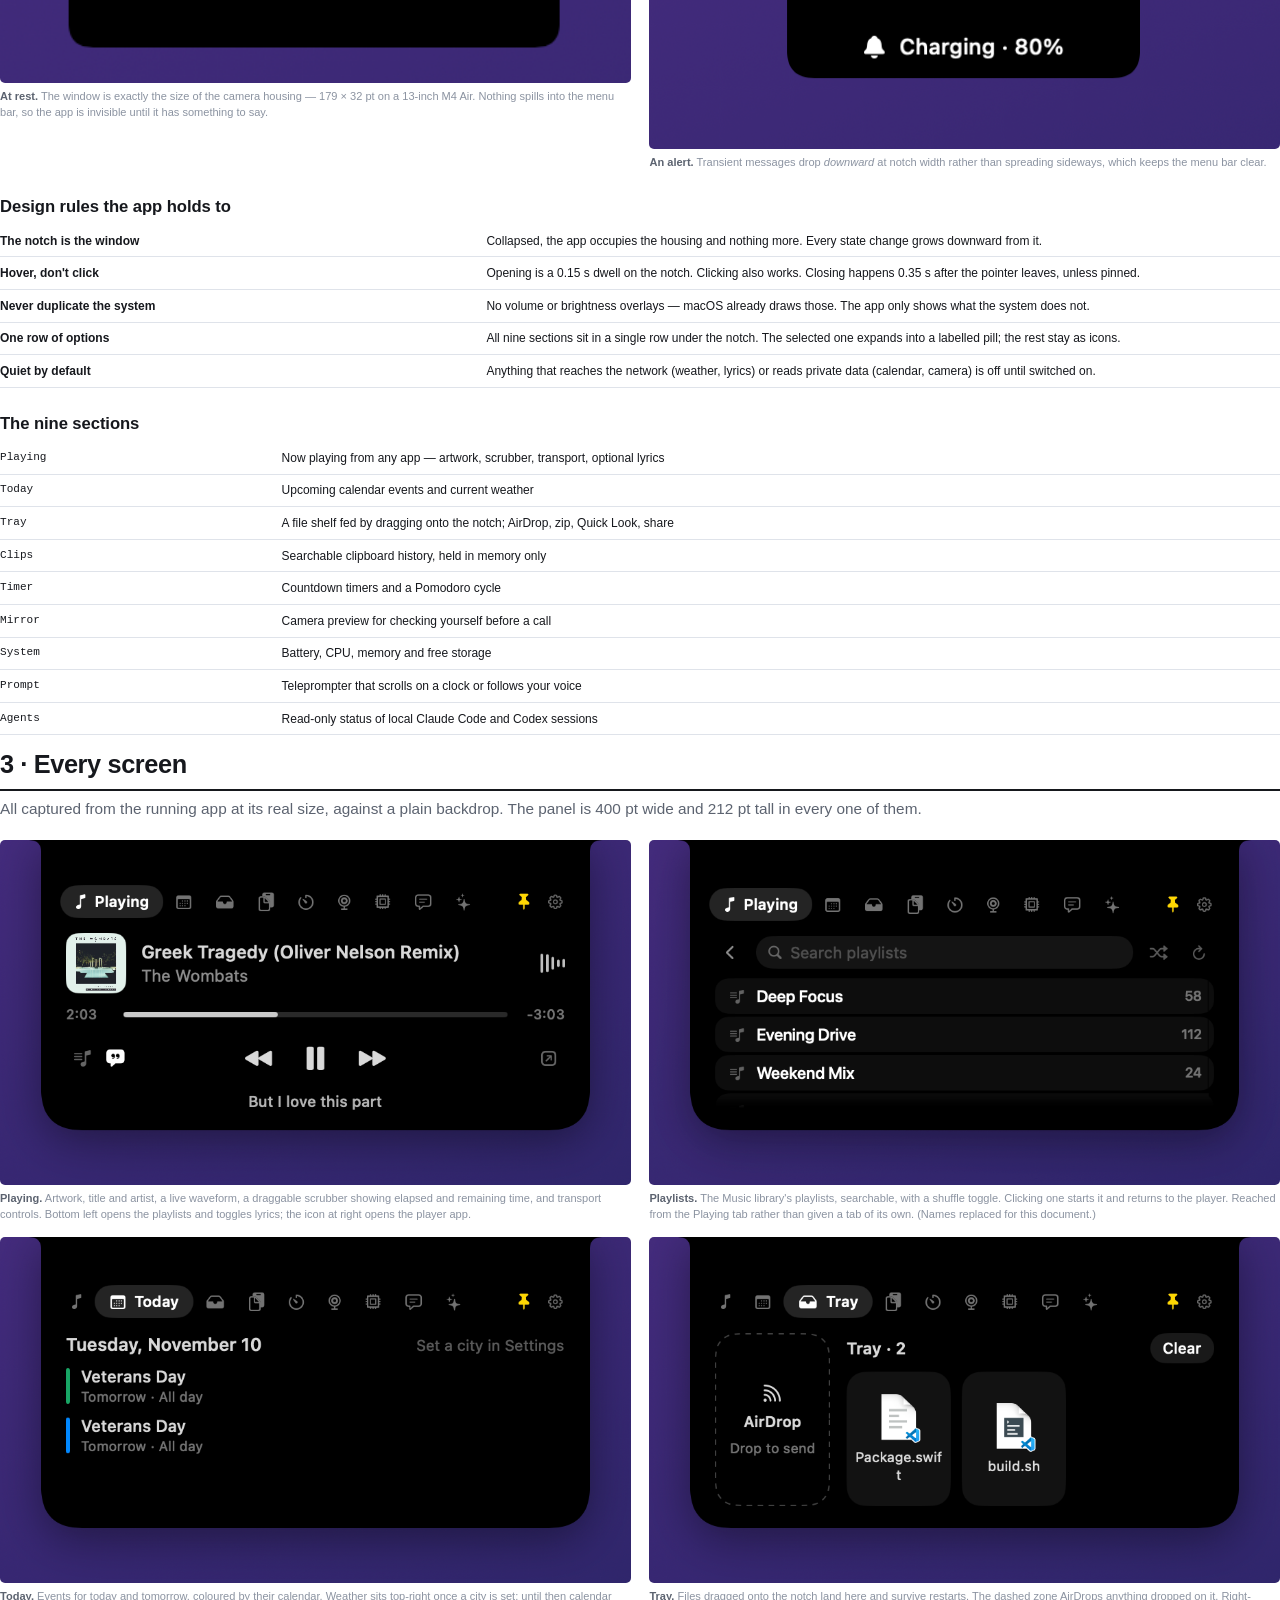
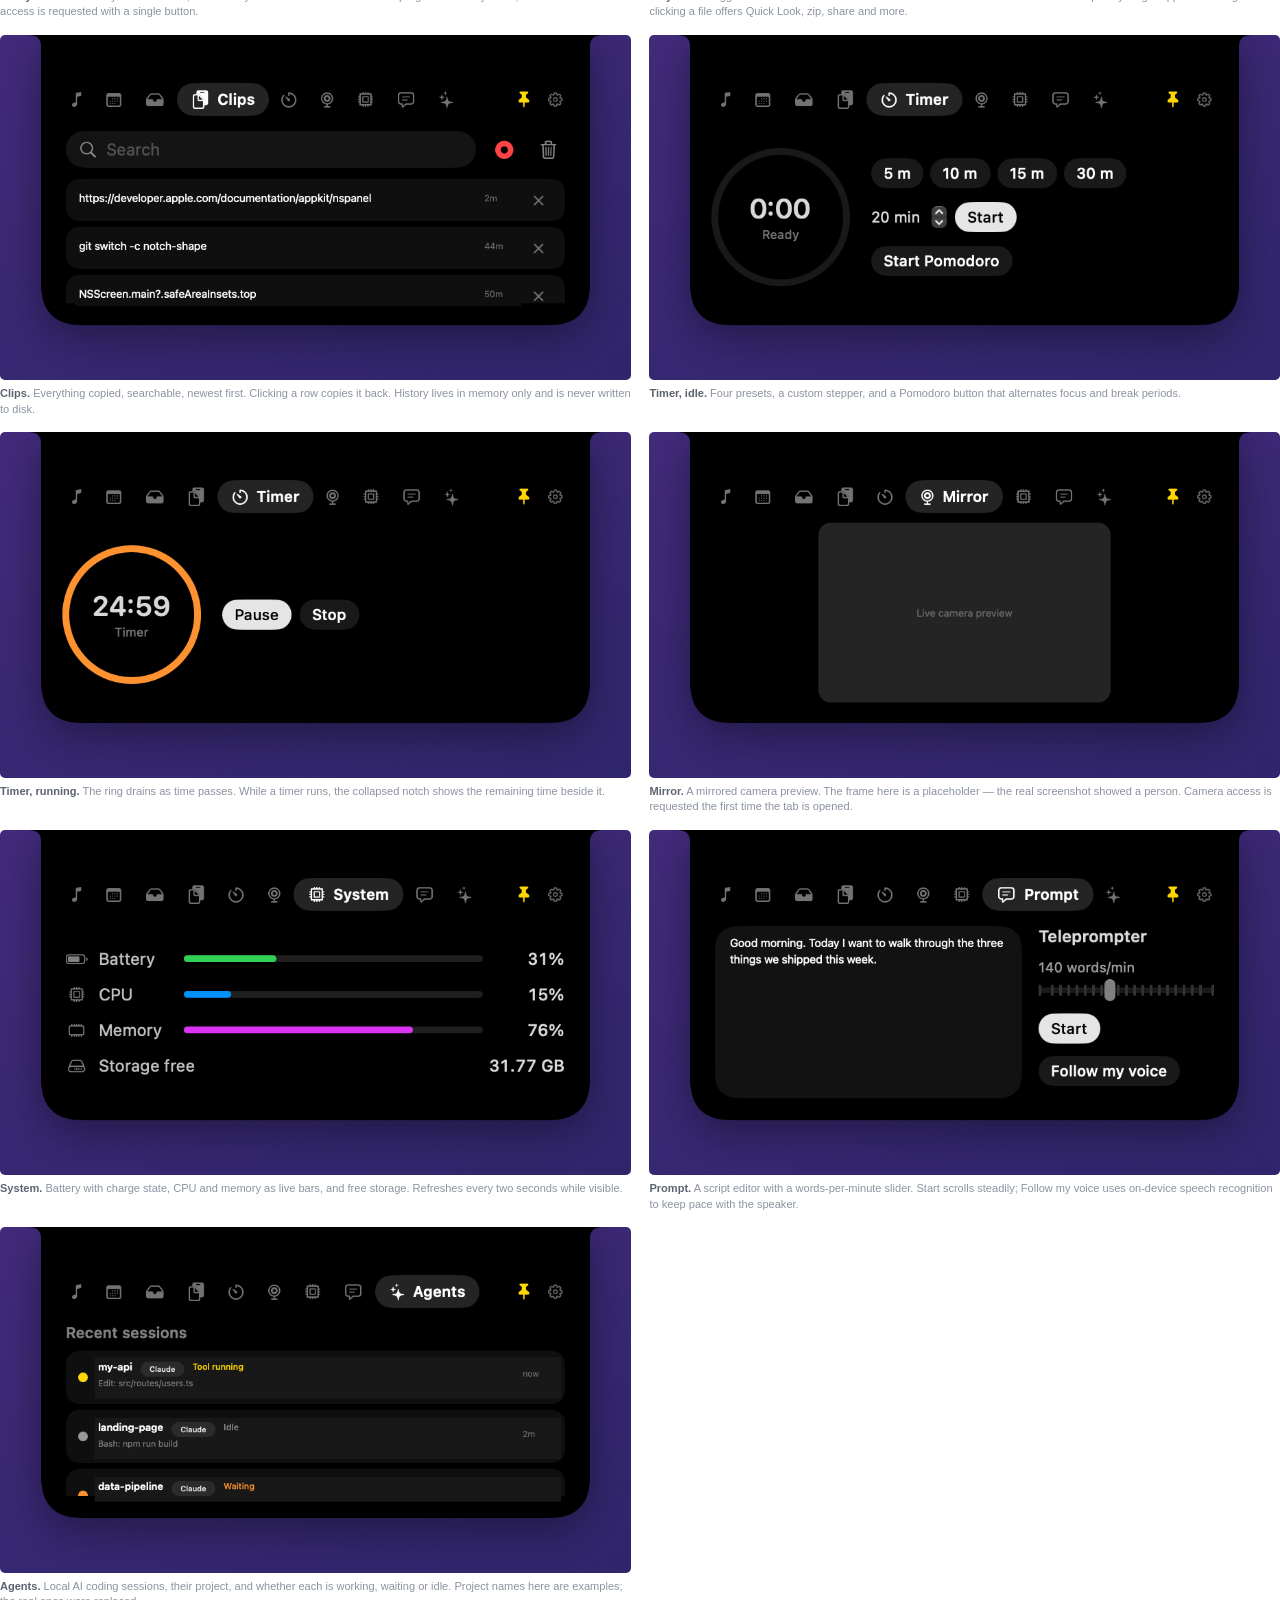
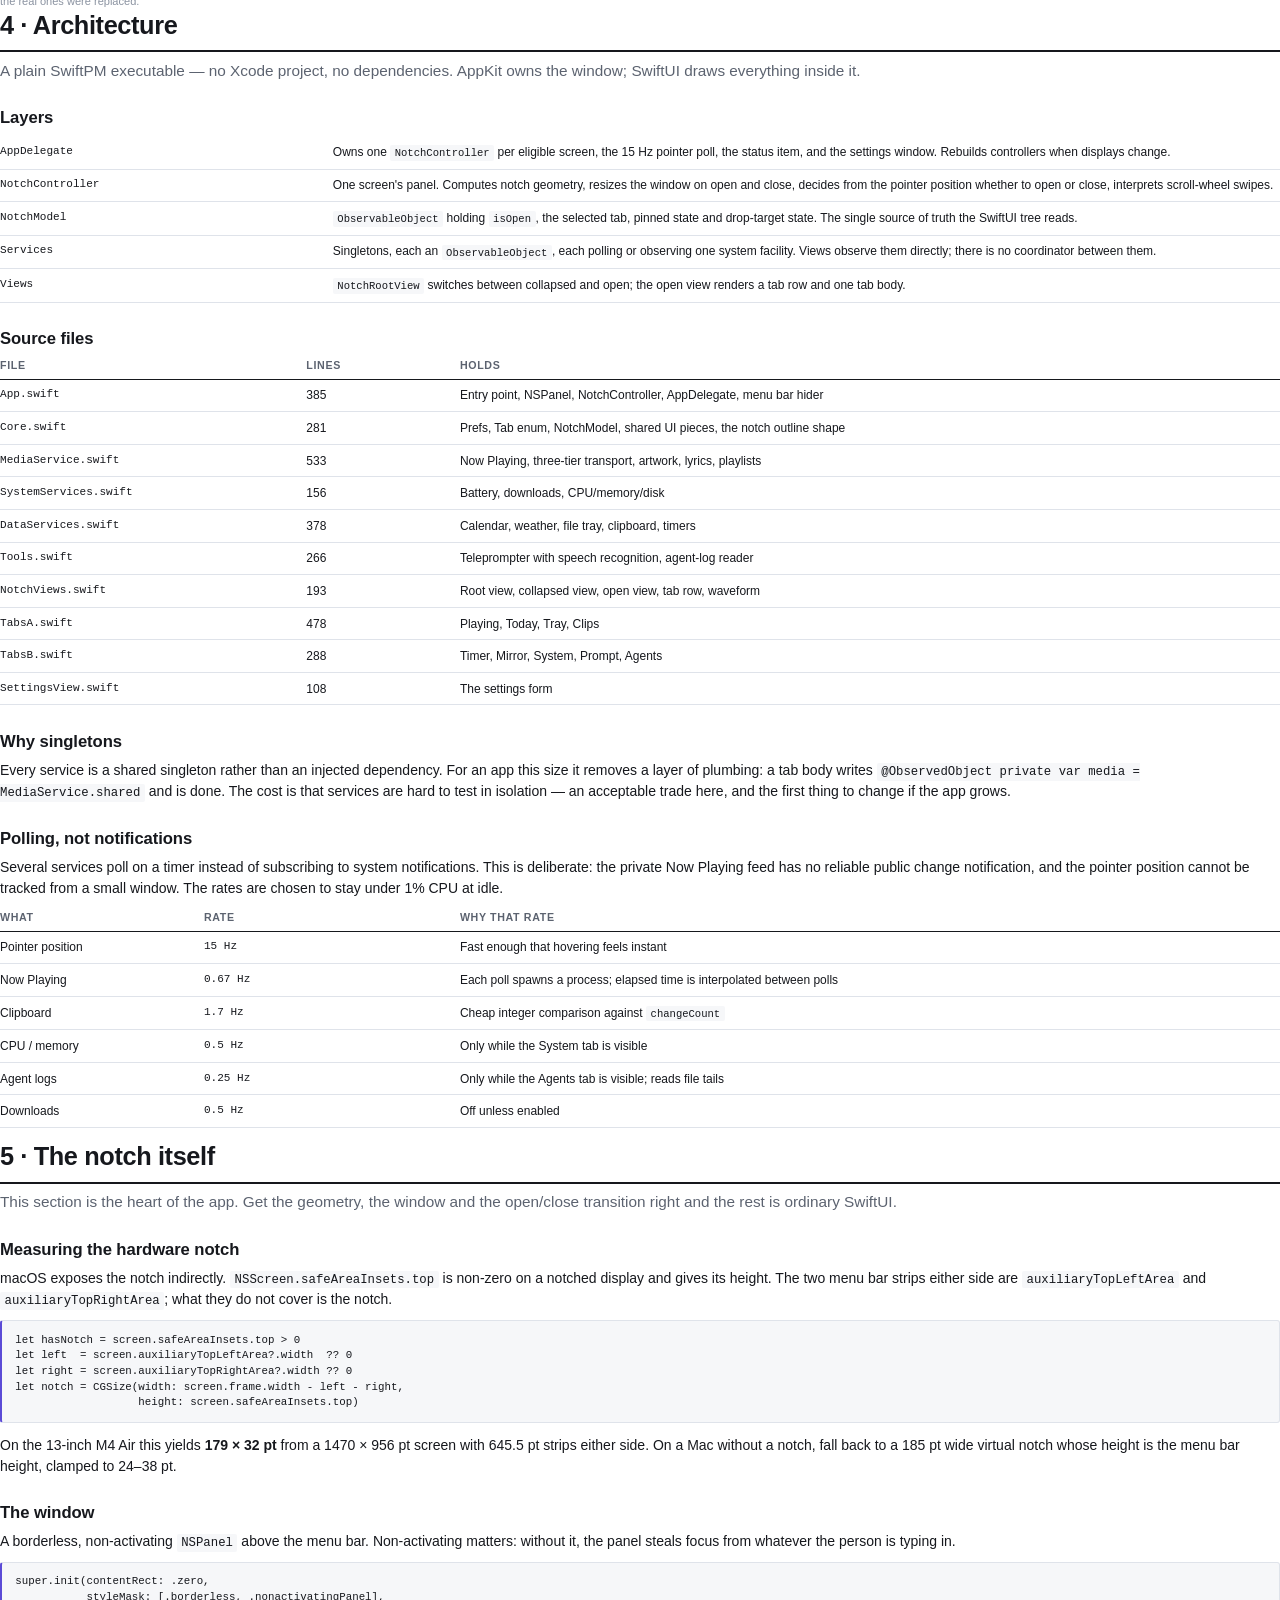
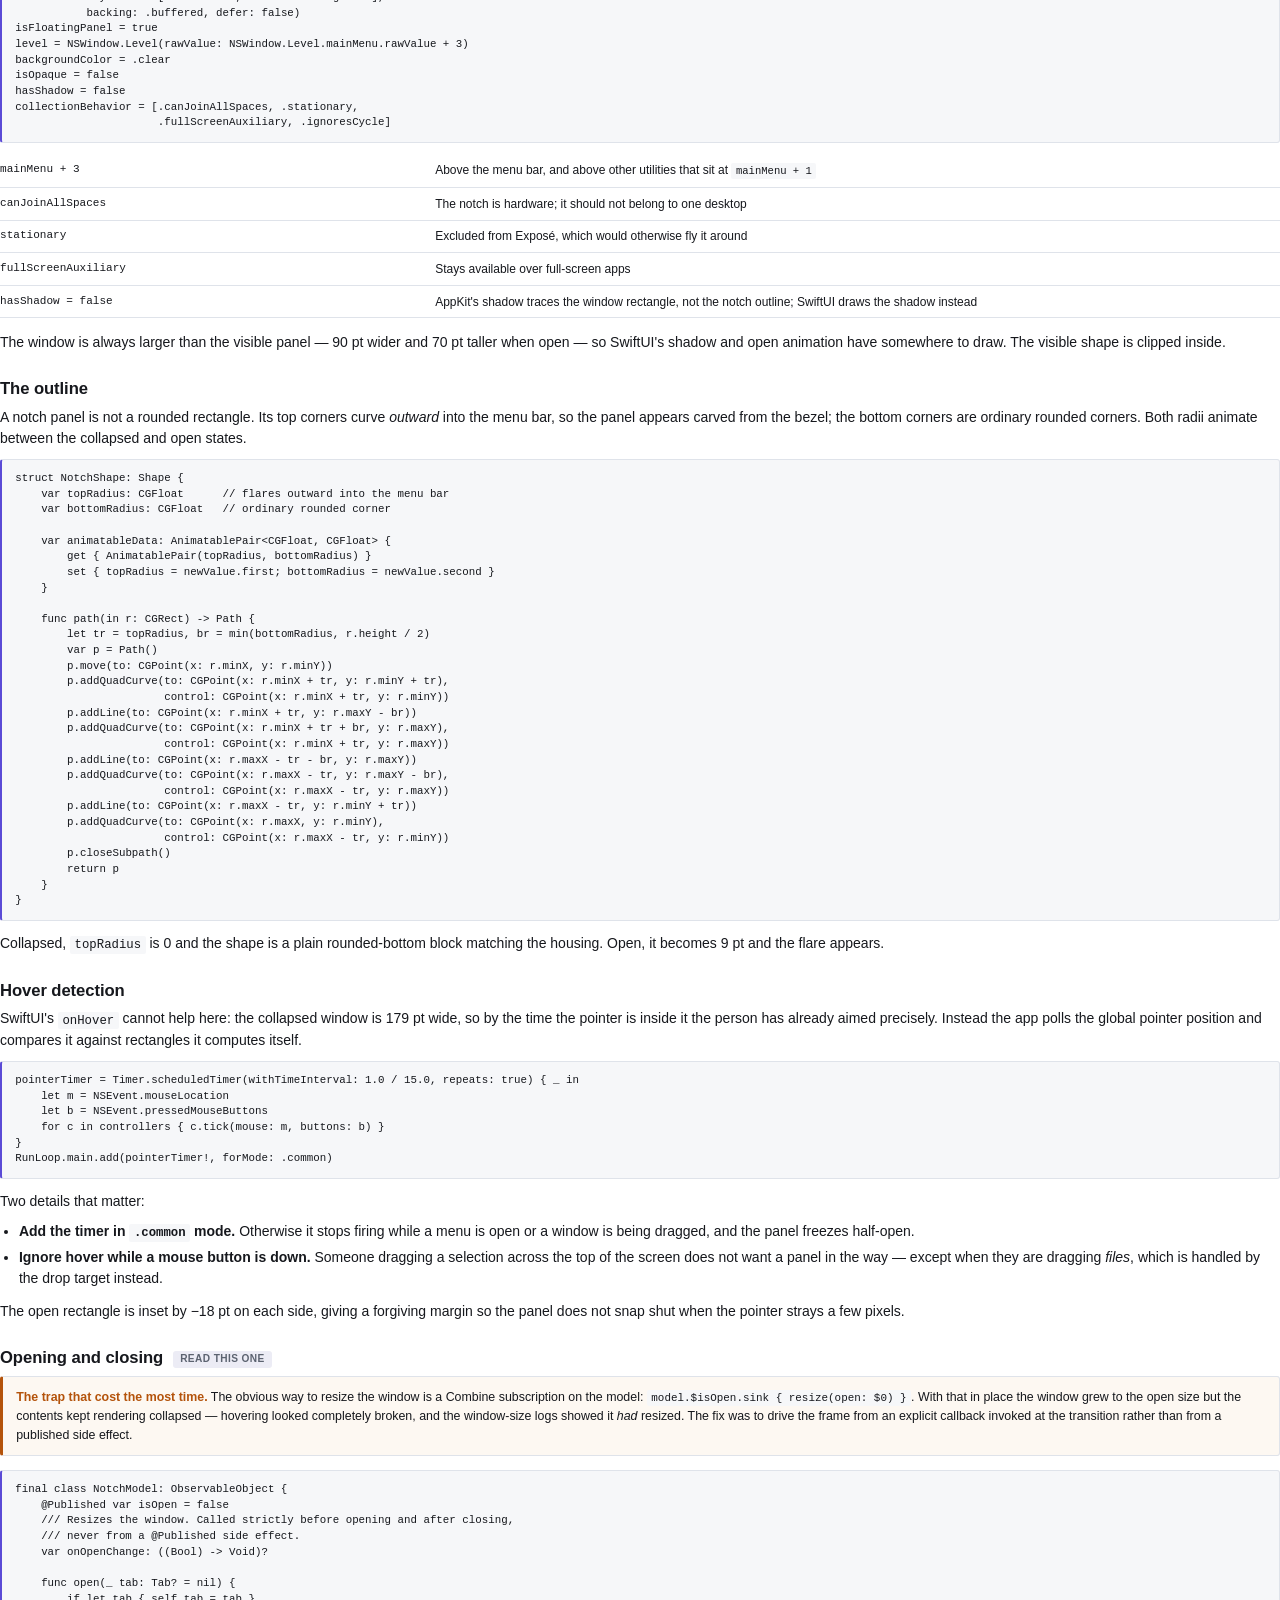
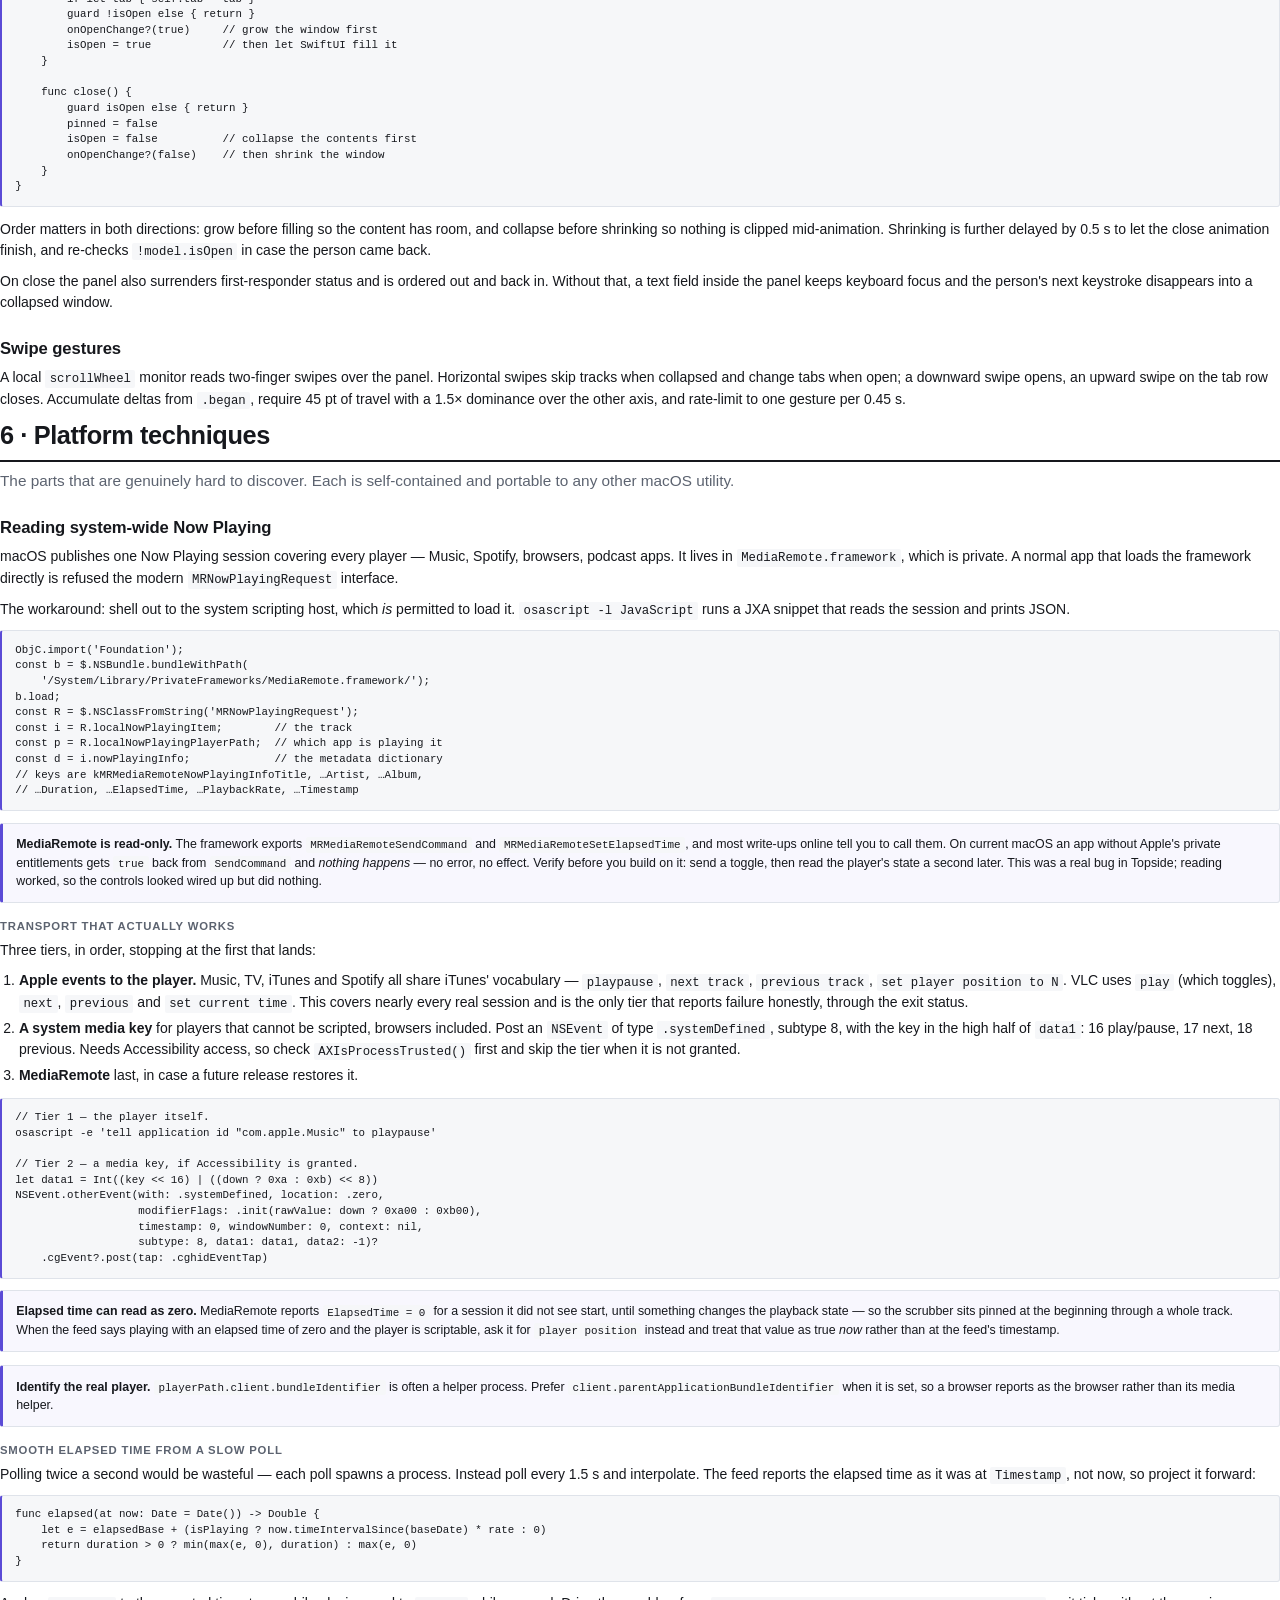
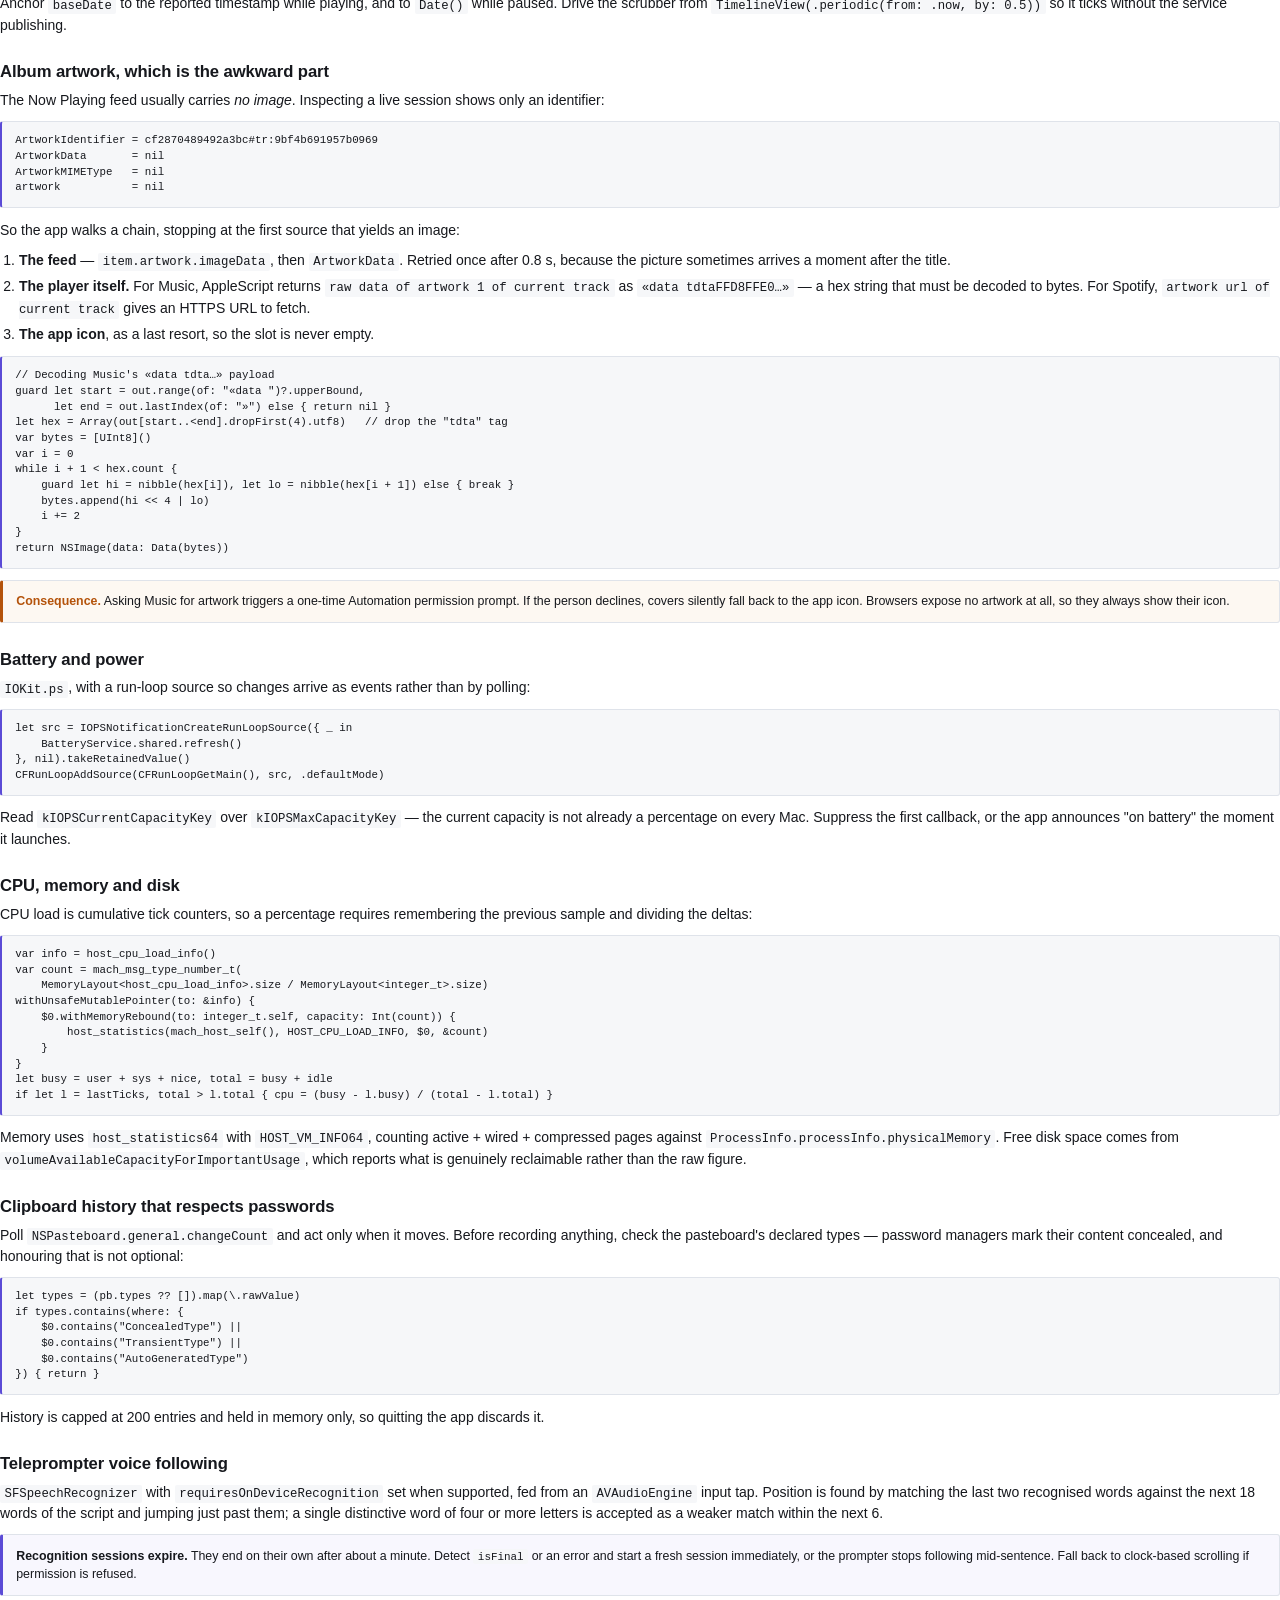
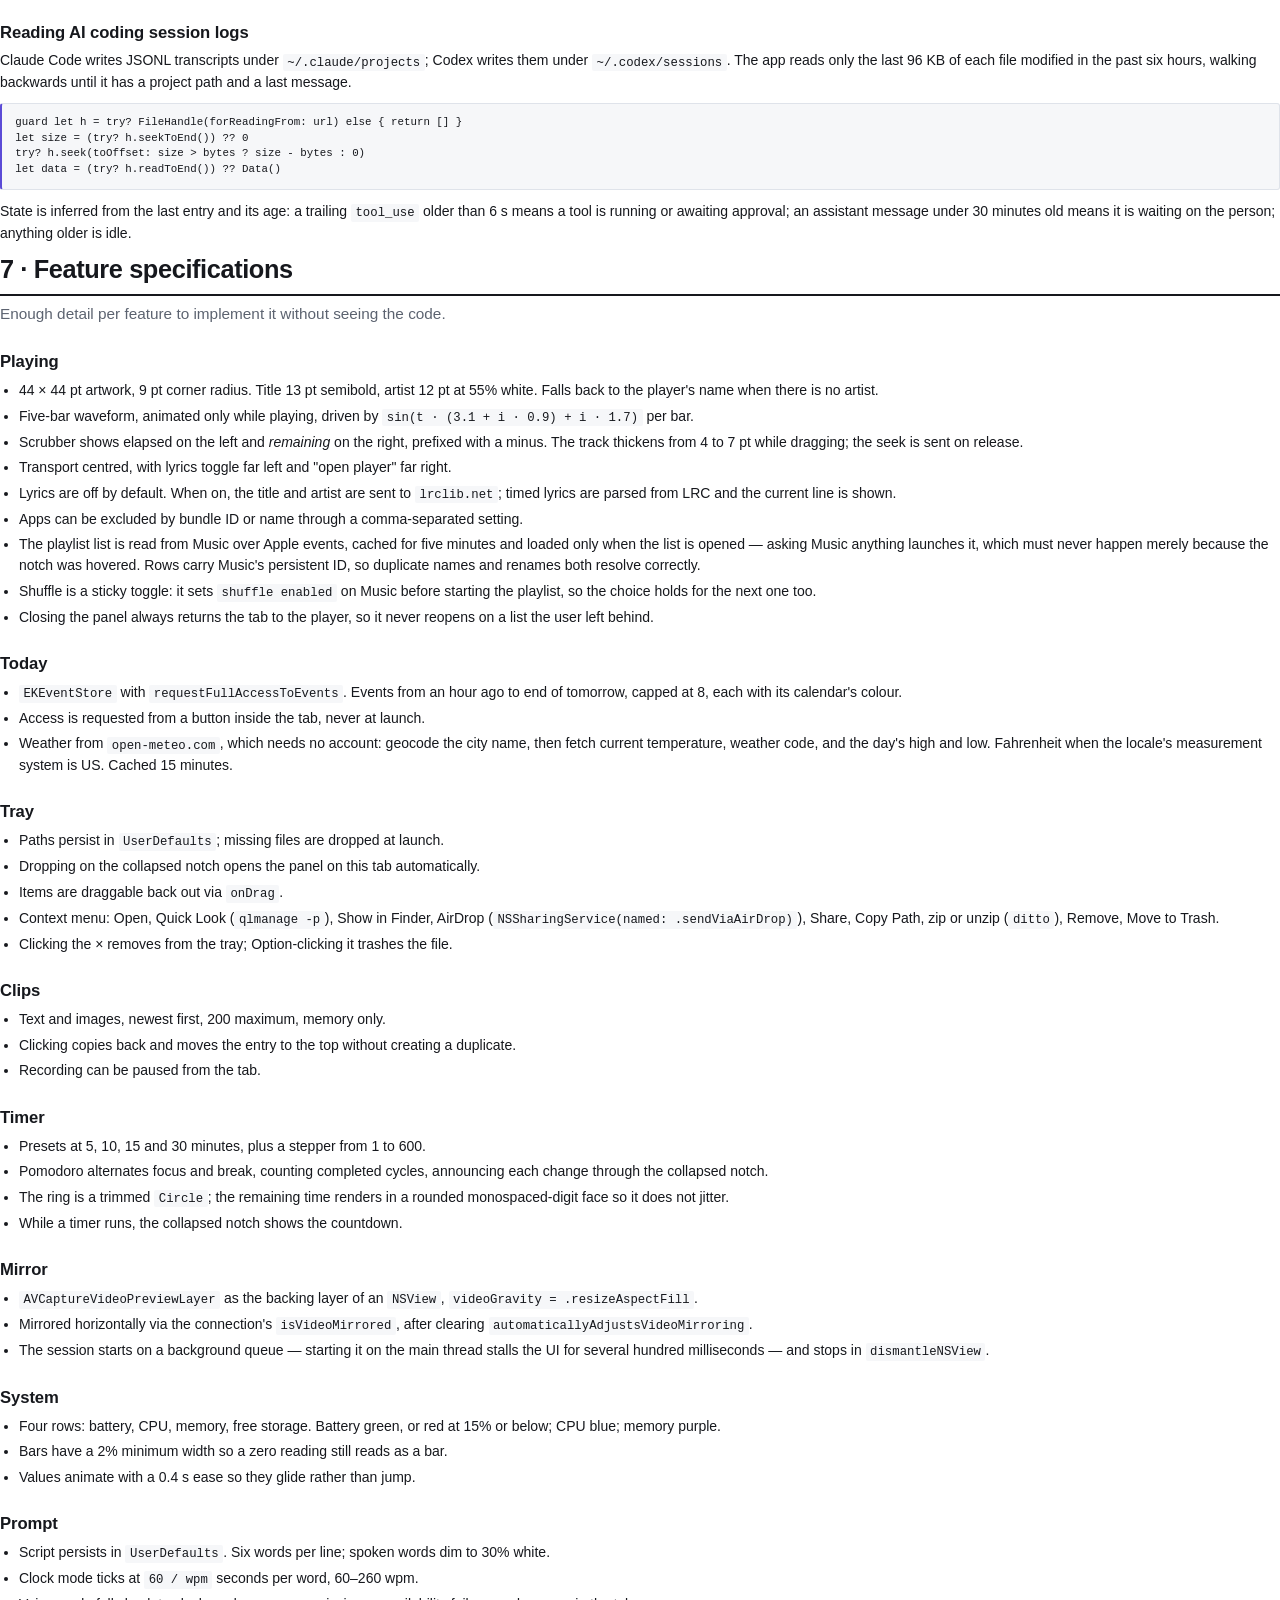
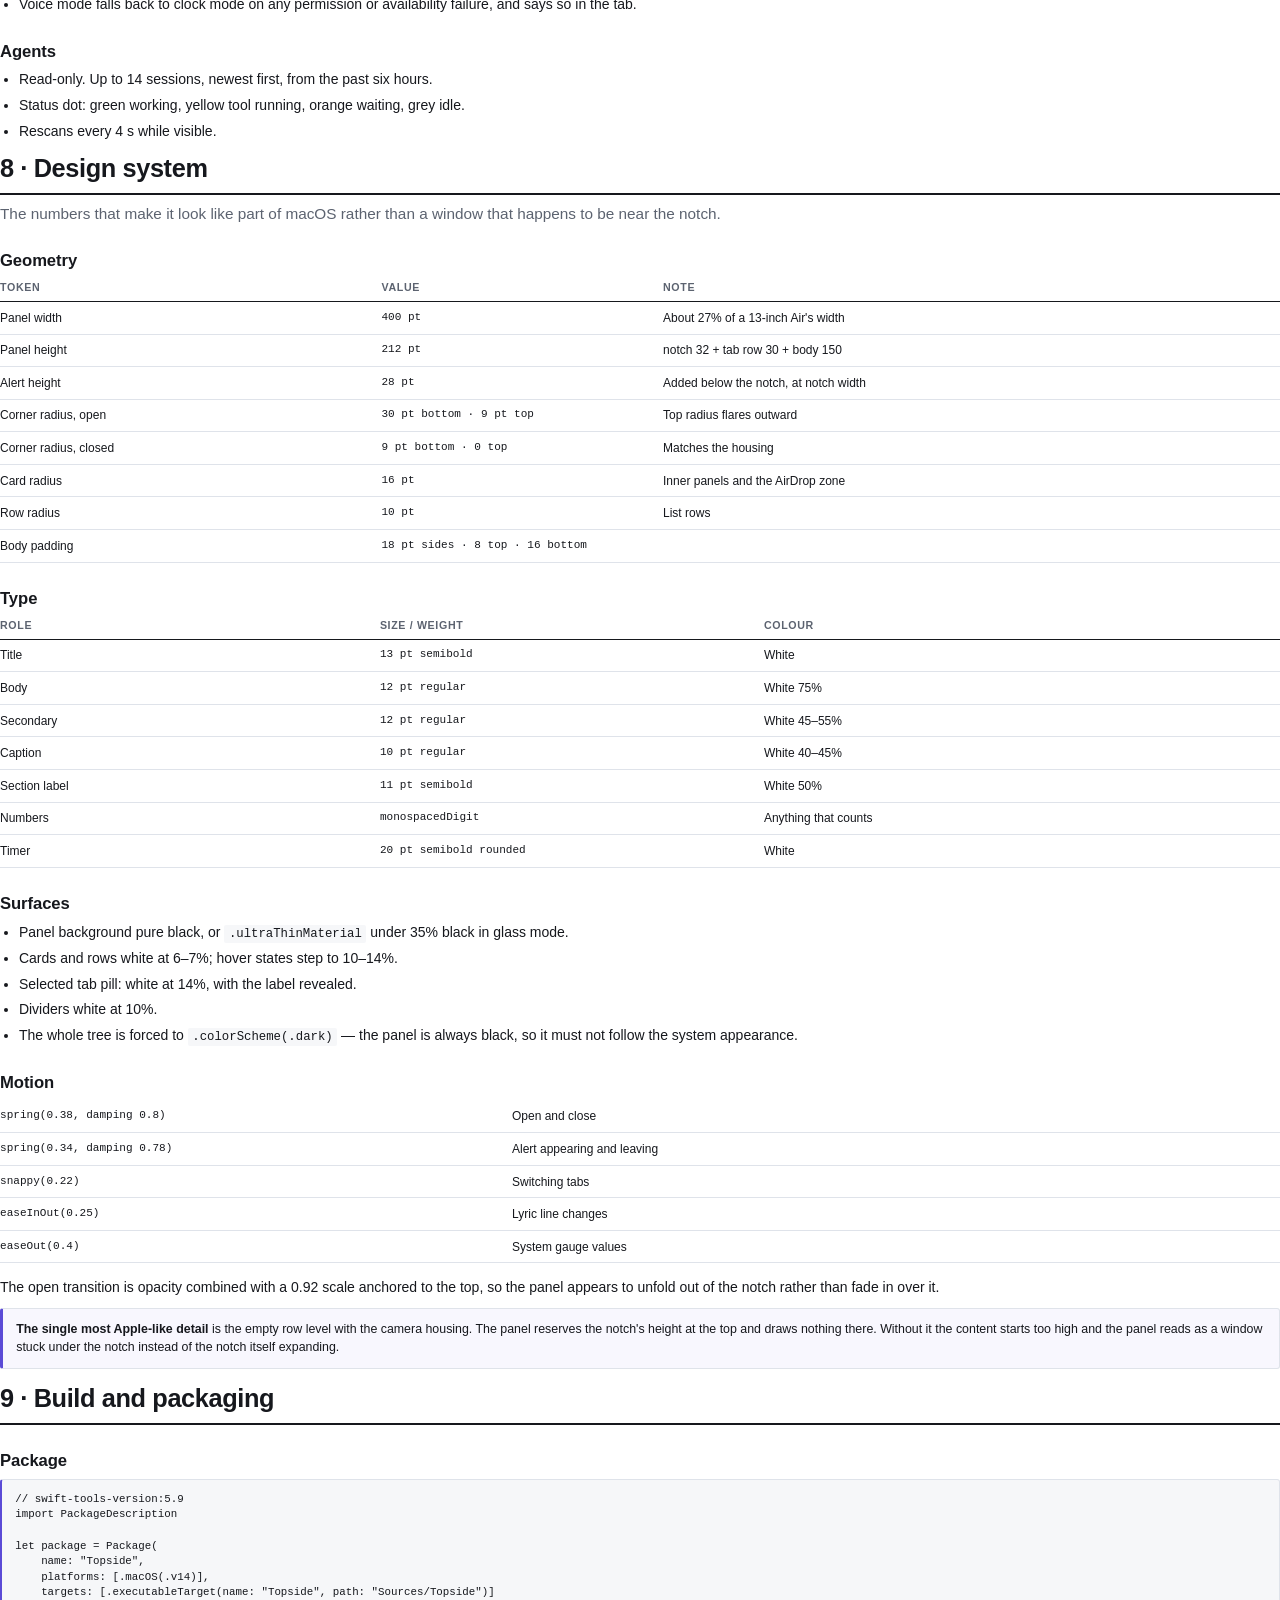
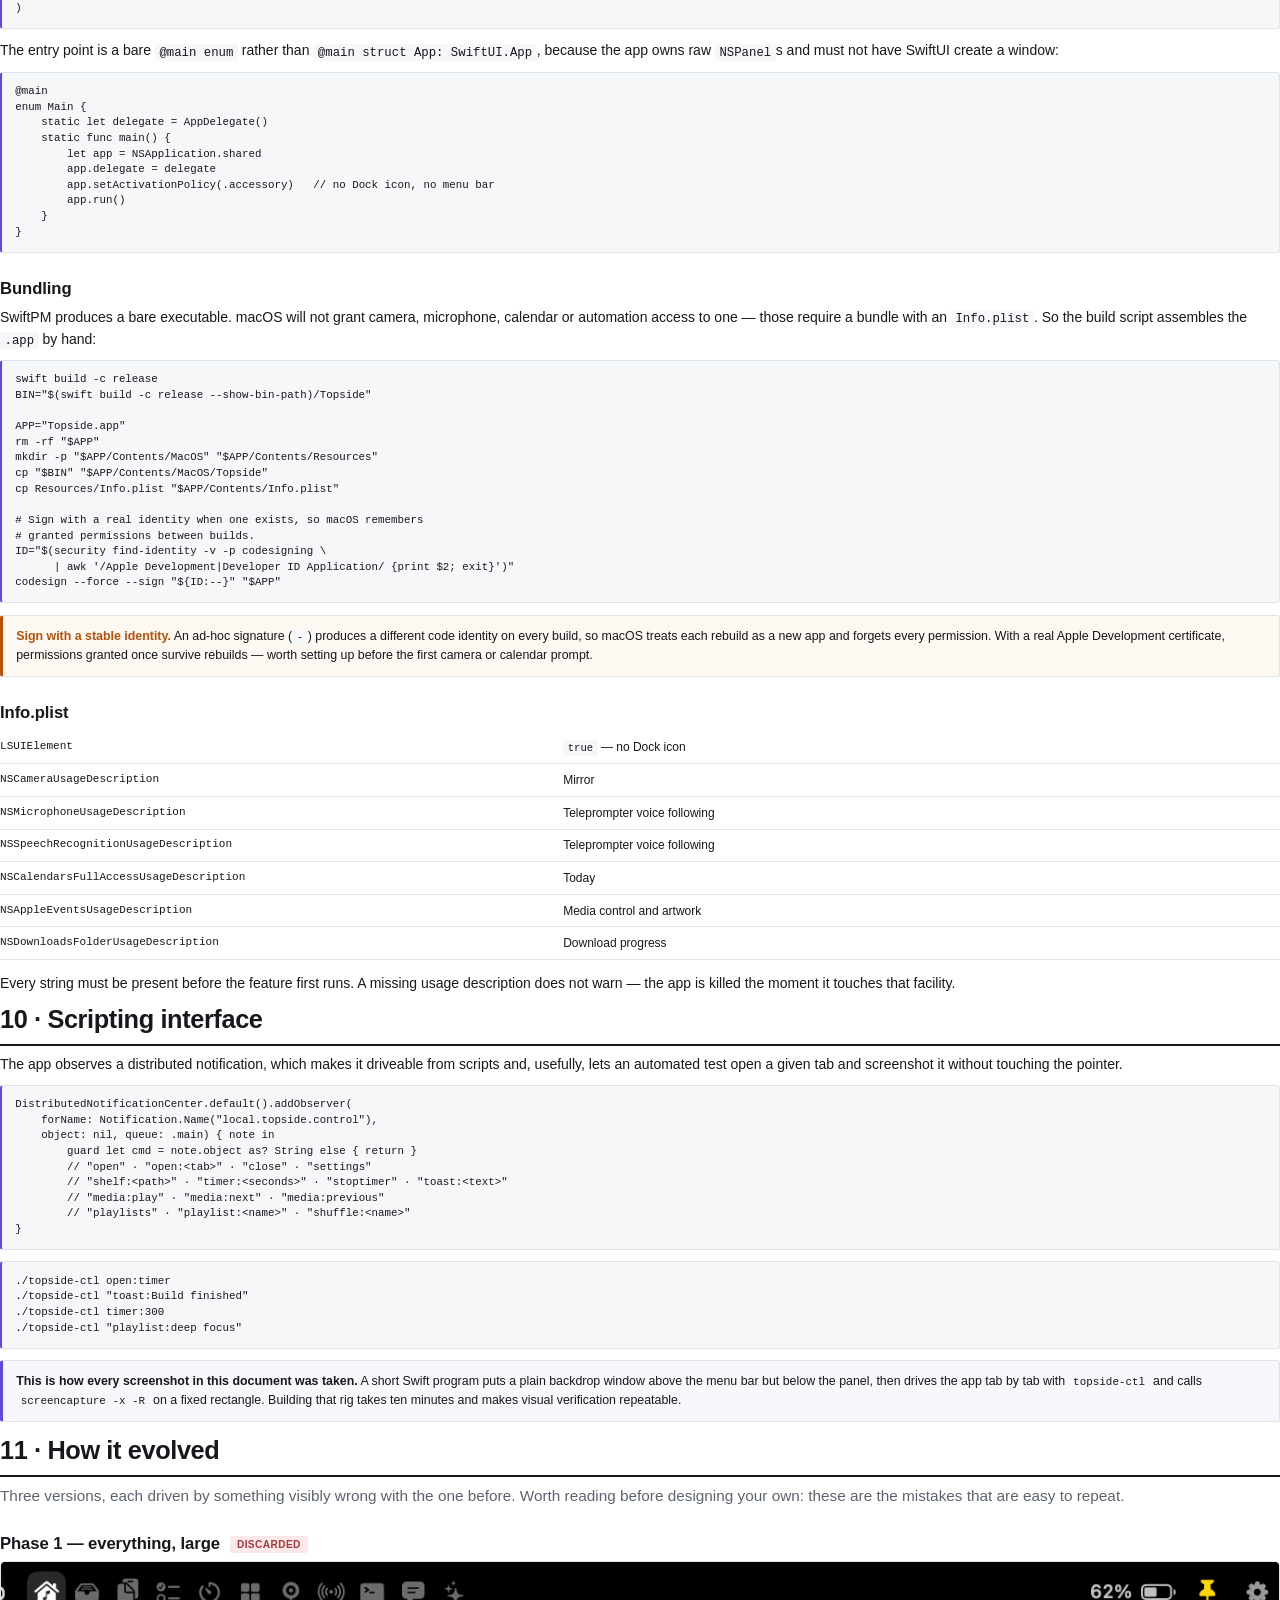
==== commit 6fa18550: "Add playlists to the Playing tab The Music library's playlists, searchable, with a sticky shuffle to" ====
--- a/docs/guide.html
+++ b/docs/guide.html
@@ -189,7 +189,7 @@
   <div class="shot"><img src="img/shot-home.png" alt="The Topside panel open on the Now Playing tab"></div>
 
   <div class="meta">
-    <div><b>~2,700 lines</b>Swift 5.9 · SwiftUI + AppKit</div>
+    <div><b>~2,900 lines</b>Swift 5.9 · SwiftUI + AppKit</div>
     <div><b>10 source files</b>No third-party packages</div>
     <div><b>macOS 14+</b>Built and run on macOS 27, Apple M4</div>
   </div>
@@ -315,8 +315,15 @@
     <figure>
       <img src="img/shot-home.png" alt="Playing tab">
       <figcaption><b>Playing.</b> Artwork, title and artist, a live waveform, a draggable
-      scrubber showing elapsed and remaining time, and transport controls. The icon at
-      right opens the player app.</figcaption>
+      scrubber showing elapsed and remaining time, and transport controls. Bottom left
+      opens the playlists and toggles lyrics; the icon at right opens the player app.</figcaption>
+    </figure>
+    <figure>
+      <img src="img/shot-playlists.png" alt="Playlists inside the Playing tab">
+      <figcaption><b>Playlists.</b> The Music library's playlists, searchable, with a
+      shuffle toggle. Clicking one starts it and returns to the player. Reached from the
+      Playing tab rather than given a tab of its own. (Names replaced for this
+      document.)</figcaption>
     </figure>
     <figure>
       <img src="img/shot-today.png" alt="Today tab">
@@ -414,14 +421,14 @@
   <h3>Source files</h3>
   <table>
     <tr><th>File</th><th style="width:12%">Lines</th><th>Holds</th></tr>
-    <tr><td class="k">App.swift</td><td>376</td><td>Entry point, NSPanel, NotchController, AppDelegate, menu bar hider</td></tr>
-    <tr><td class="k">Core.swift</td><td>279</td><td>Prefs, Tab enum, NotchModel, shared UI pieces, the notch outline shape</td></tr>
-    <tr><td class="k">MediaService.swift</td><td>399</td><td>Now Playing, three-tier transport, artwork, lyrics</td></tr>
+    <tr><td class="k">App.swift</td><td>385</td><td>Entry point, NSPanel, NotchController, AppDelegate, menu bar hider</td></tr>
+    <tr><td class="k">Core.swift</td><td>281</td><td>Prefs, Tab enum, NotchModel, shared UI pieces, the notch outline shape</td></tr>
+    <tr><td class="k">MediaService.swift</td><td>533</td><td>Now Playing, three-tier transport, artwork, lyrics, playlists</td></tr>
     <tr><td class="k">SystemServices.swift</td><td>156</td><td>Battery, downloads, CPU/memory/disk</td></tr>
     <tr><td class="k">DataServices.swift</td><td>378</td><td>Calendar, weather, file tray, clipboard, timers</td></tr>
     <tr><td class="k">Tools.swift</td><td>266</td><td>Teleprompter with speech recognition, agent-log reader</td></tr>
     <tr><td class="k">NotchViews.swift</td><td>193</td><td>Root view, collapsed view, open view, tab row, waveform</td></tr>
-    <tr><td class="k">TabsA.swift</td><td>354</td><td>Playing, Today, Tray, Clips</td></tr>
+    <tr><td class="k">TabsA.swift</td><td>478</td><td>Playing, Today, Tray, Clips</td></tr>
     <tr><td class="k">TabsB.swift</td><td>288</td><td>Timer, Mirror, System, Prompt, Agents</td></tr>
     <tr><td class="k">SettingsView.swift</td><td>108</td><td>The settings form</td></tr>
   </table>
@@ -844,6 +851,14 @@
       <code>lrclib.net</code>; timed lyrics are parsed from LRC and the current line is
       shown.</li>
     <li>Apps can be excluded by bundle ID or name through a comma-separated setting.</li>
+    <li>The playlist list is read from Music over Apple events, cached for five minutes
+      and loaded only when the list is opened — asking Music anything launches it, which
+      must never happen merely because the notch was hovered. Rows carry Music's
+      persistent ID, so duplicate names and renames both resolve correctly.</li>
+    <li>Shuffle is a sticky toggle: it sets <code>shuffle enabled</code> on Music before
+      starting the playlist, so the choice holds for the next one too.</li>
+    <li>Closing the panel always returns the tab to the player, so it never reopens on a
+      list the user left behind.</li>
   </ul>
 
   <h3>Today</h3>
@@ -1062,11 +1077,13 @@
         // "open" · "open:&lt;tab&gt;" · "close" · "settings"
         // "shelf:&lt;path&gt;" · "timer:&lt;seconds&gt;" · "stoptimer" · "toast:&lt;text&gt;"
         // "media:play" · "media:next" · "media:previous"
+        // "playlists" · "playlist:&lt;name&gt;" · "shuffle:&lt;name&gt;"
 }</code></pre>
 
 <pre><code>./topside-ctl open:timer
 ./topside-ctl "toast:Build finished"
-./topside-ctl timer:300</code></pre>
+./topside-ctl timer:300
+./topside-ctl "playlist:deep focus"</code></pre>
 
   <div class="key"><b>This is how every screenshot in this document was taken.</b> A short
   Swift program puts a plain backdrop window above the menu bar but below the panel, then
@@ -1313,6 +1330,10 @@
 - When the feed reports playing with an elapsed time of zero, read the position from
   the player instead; MediaRemote leaves it at zero for a session it did not see start.
 - Prove each transport control by reading the player's state back after sending it.
+- Inside the Playing tab, offer the Music library's playlists: searchable, with a
+  shuffle toggle, starting one on click. Read them only when that list is opened,
+  since asking Music anything launches it, and key them by persistent ID rather than
+  name so duplicates and renames behave.
 
 CONSTRAINTS
 - Request no permission at launch. Each is triggered by opening the feature.
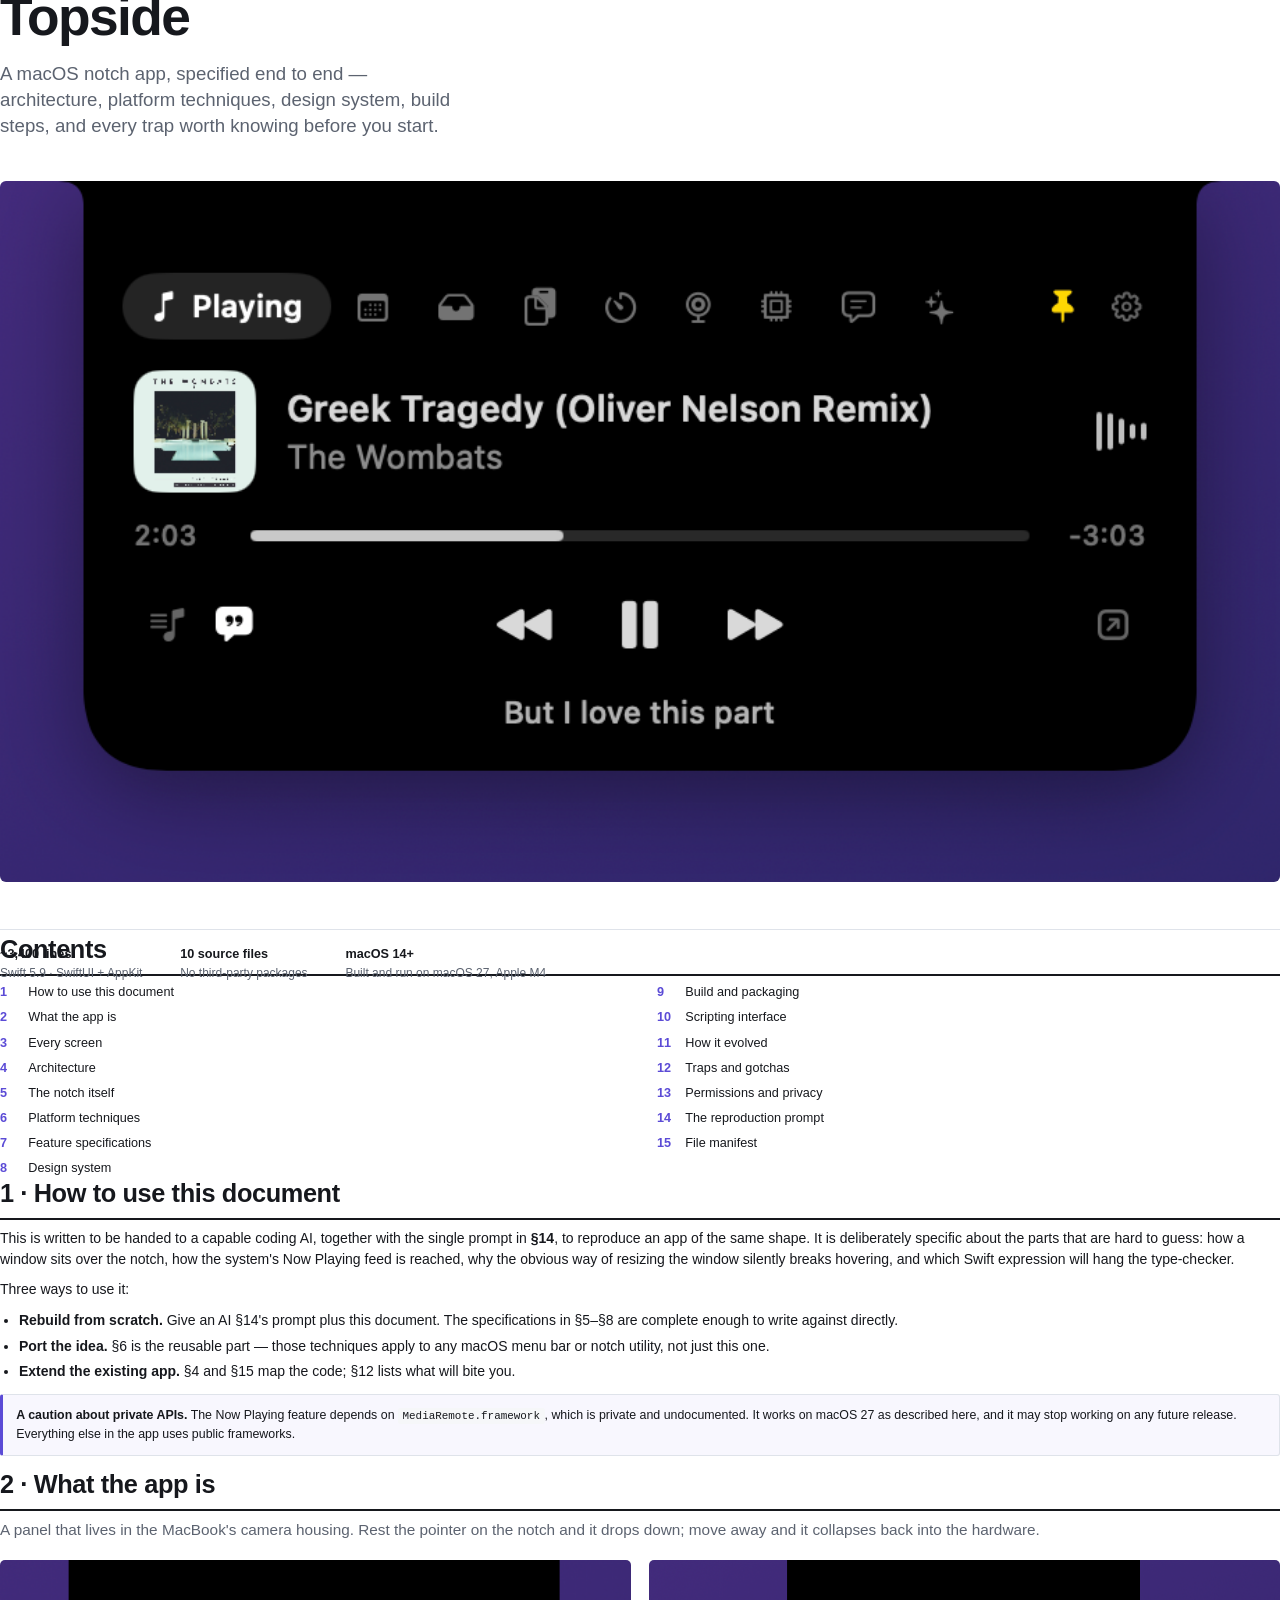
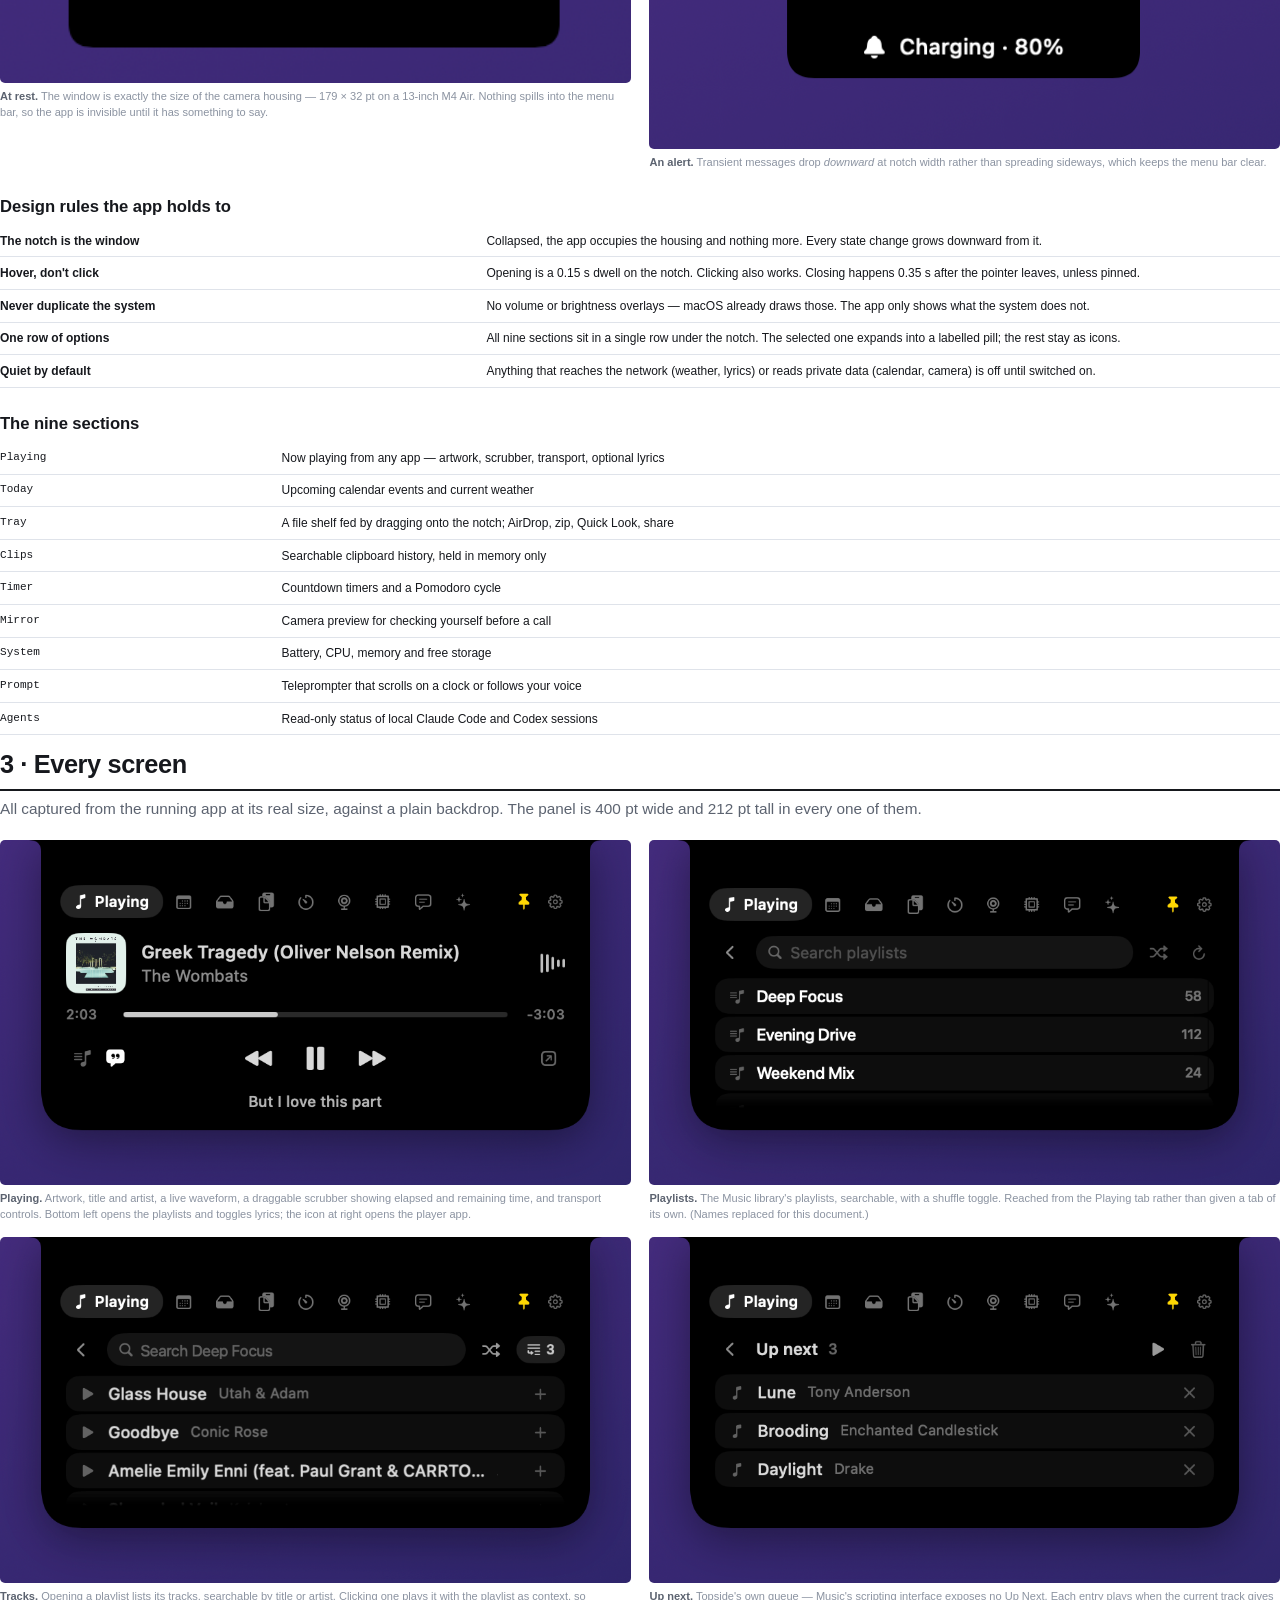
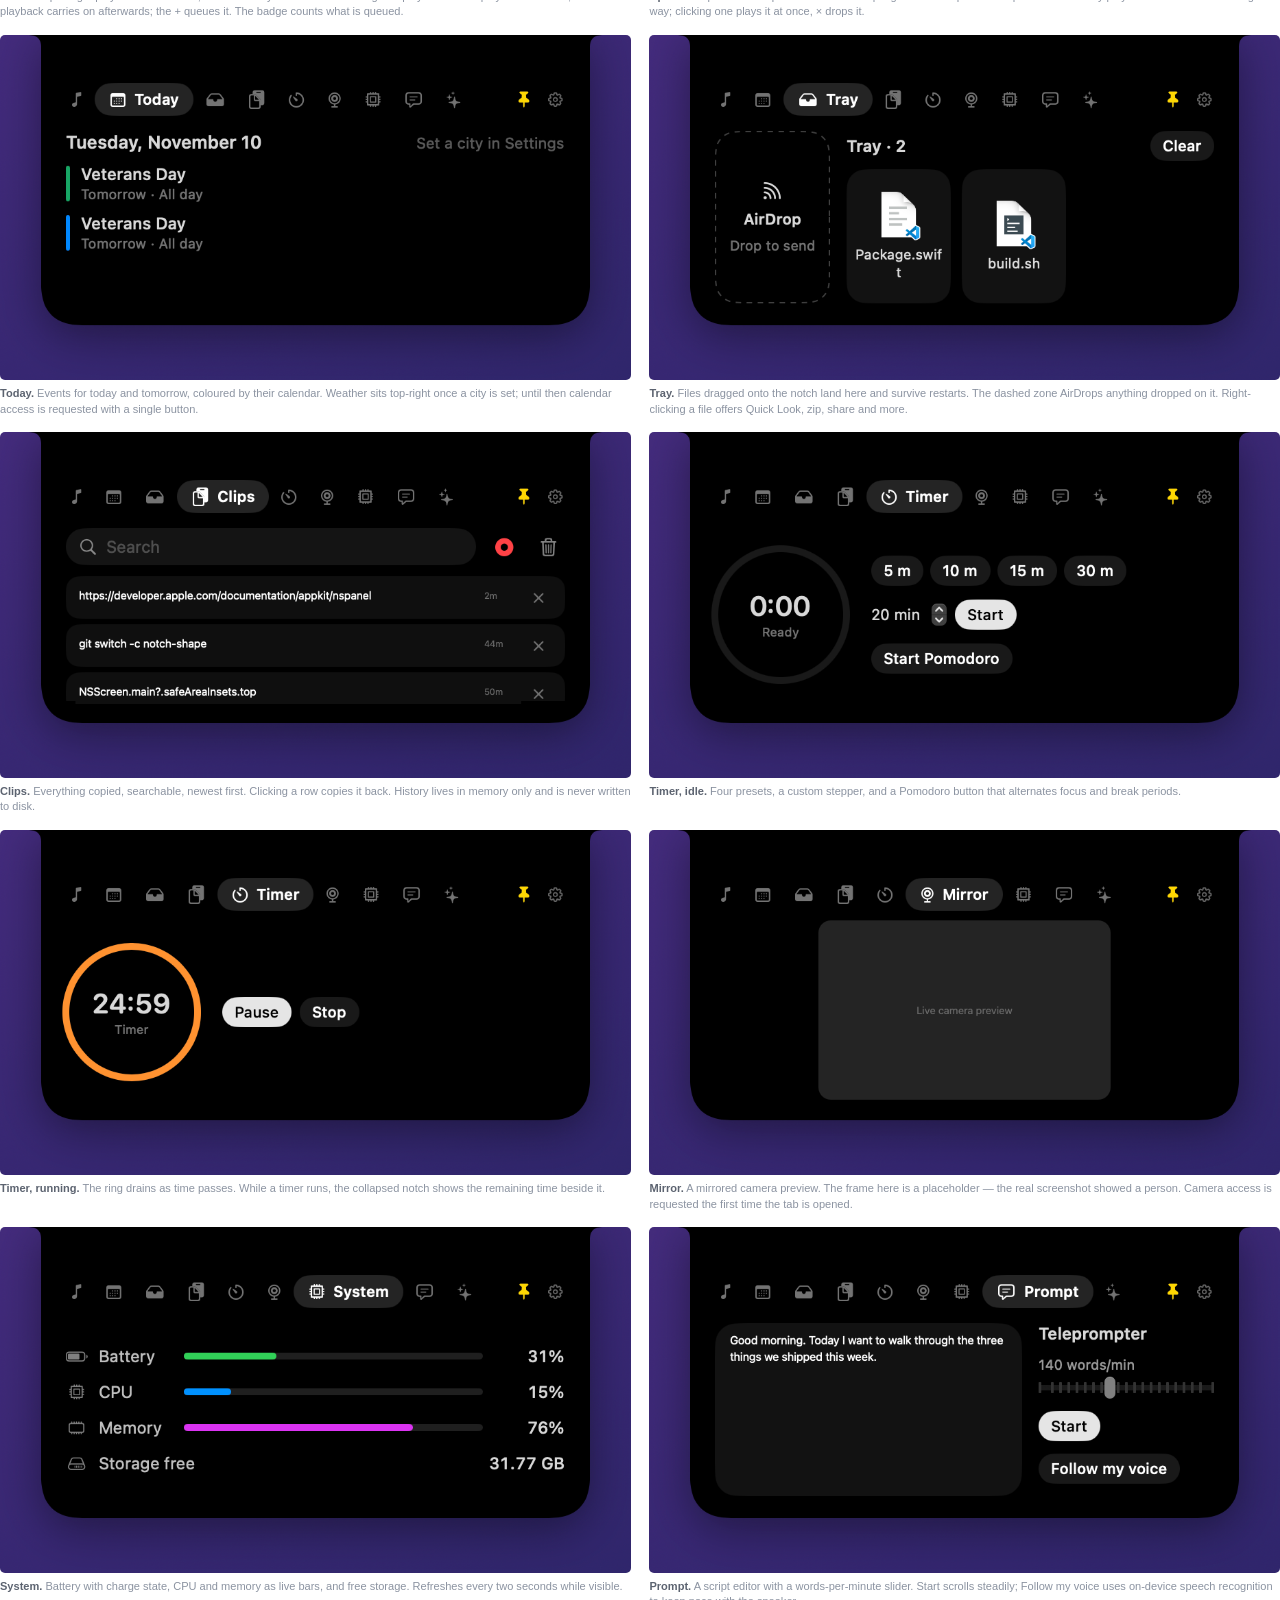
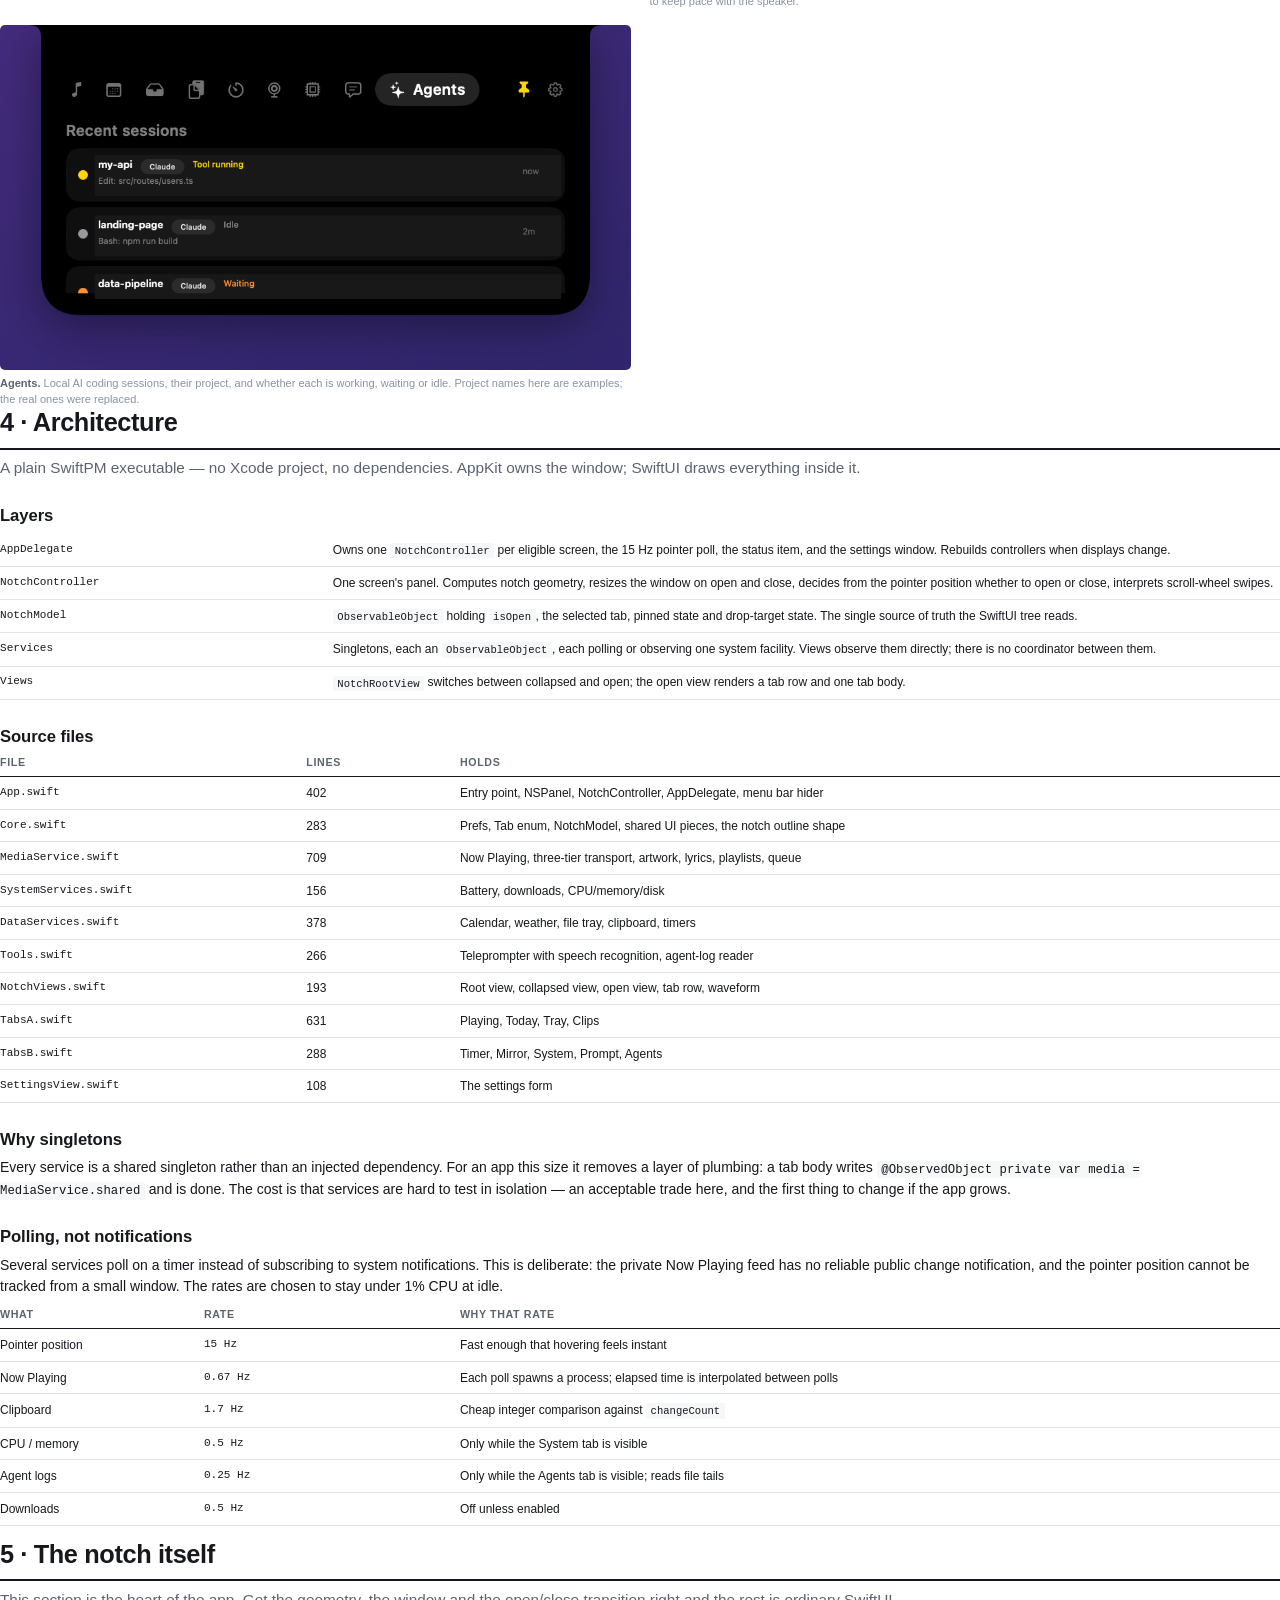
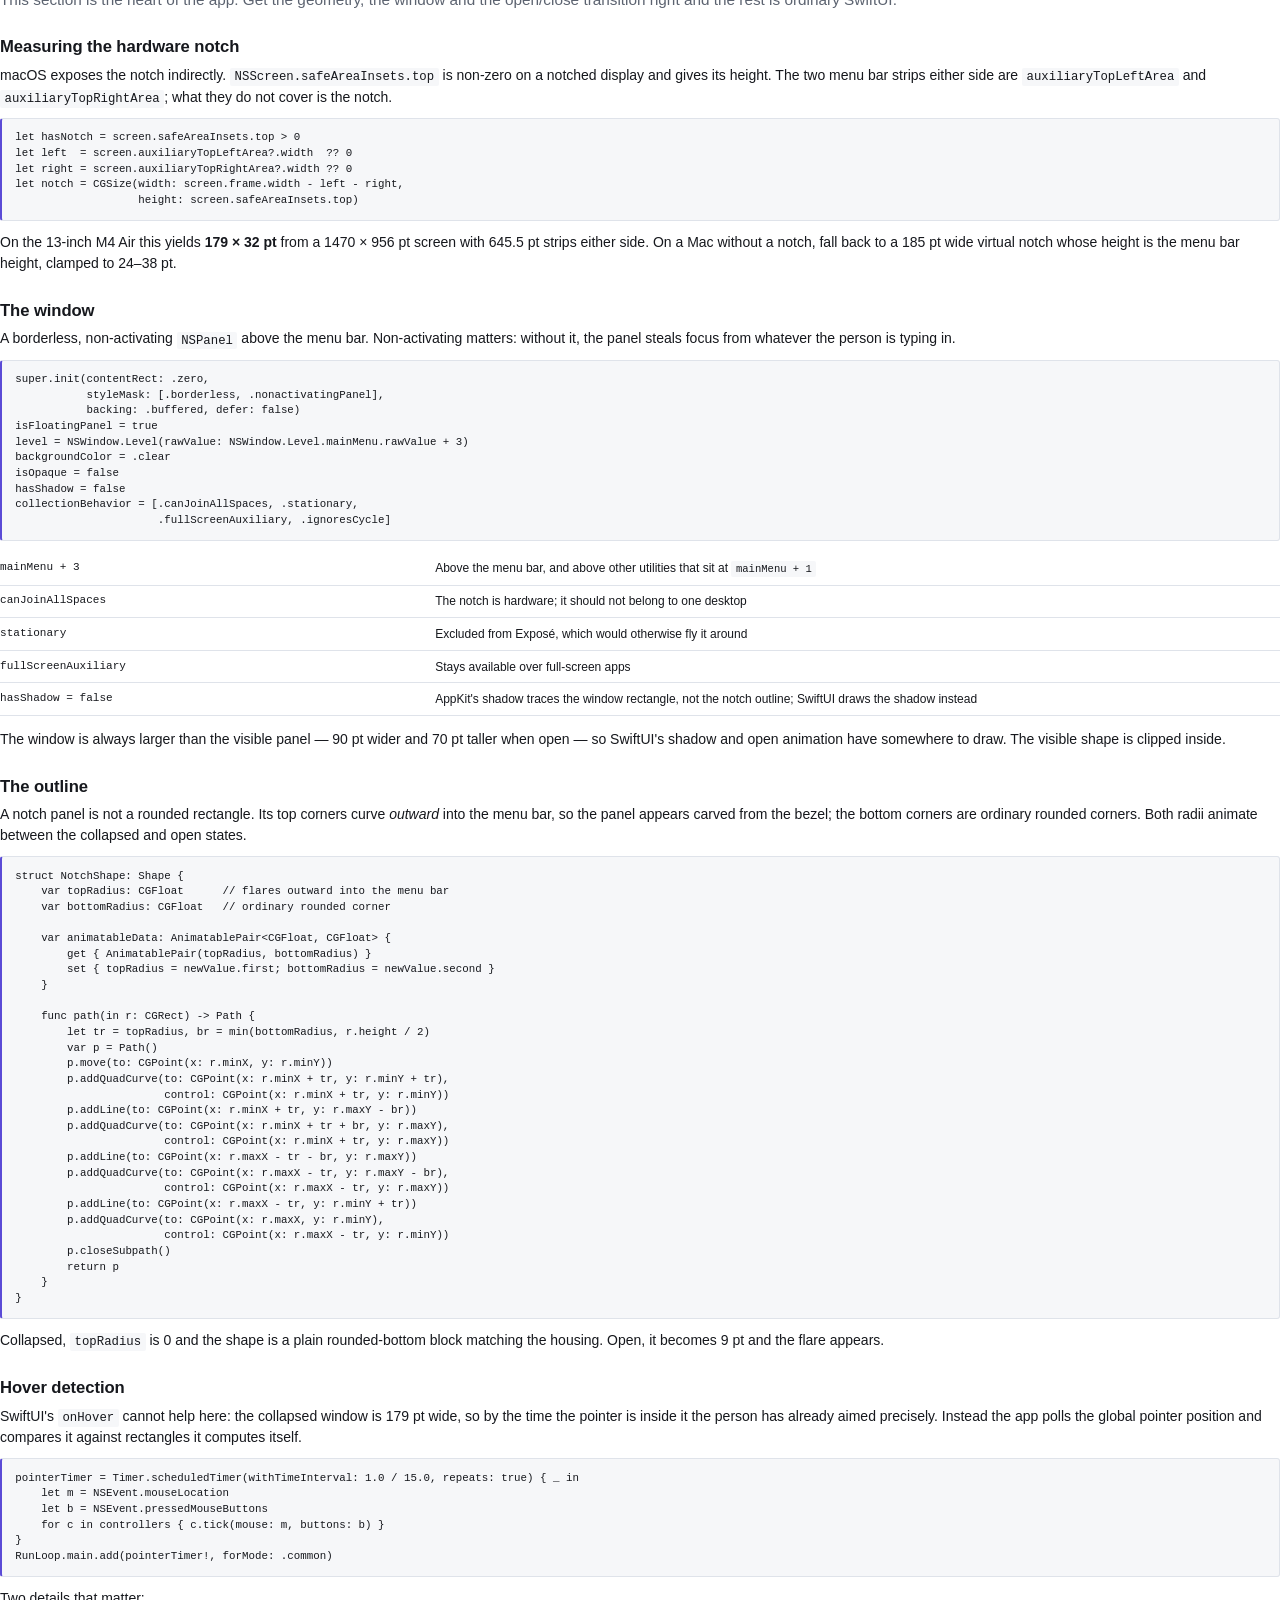
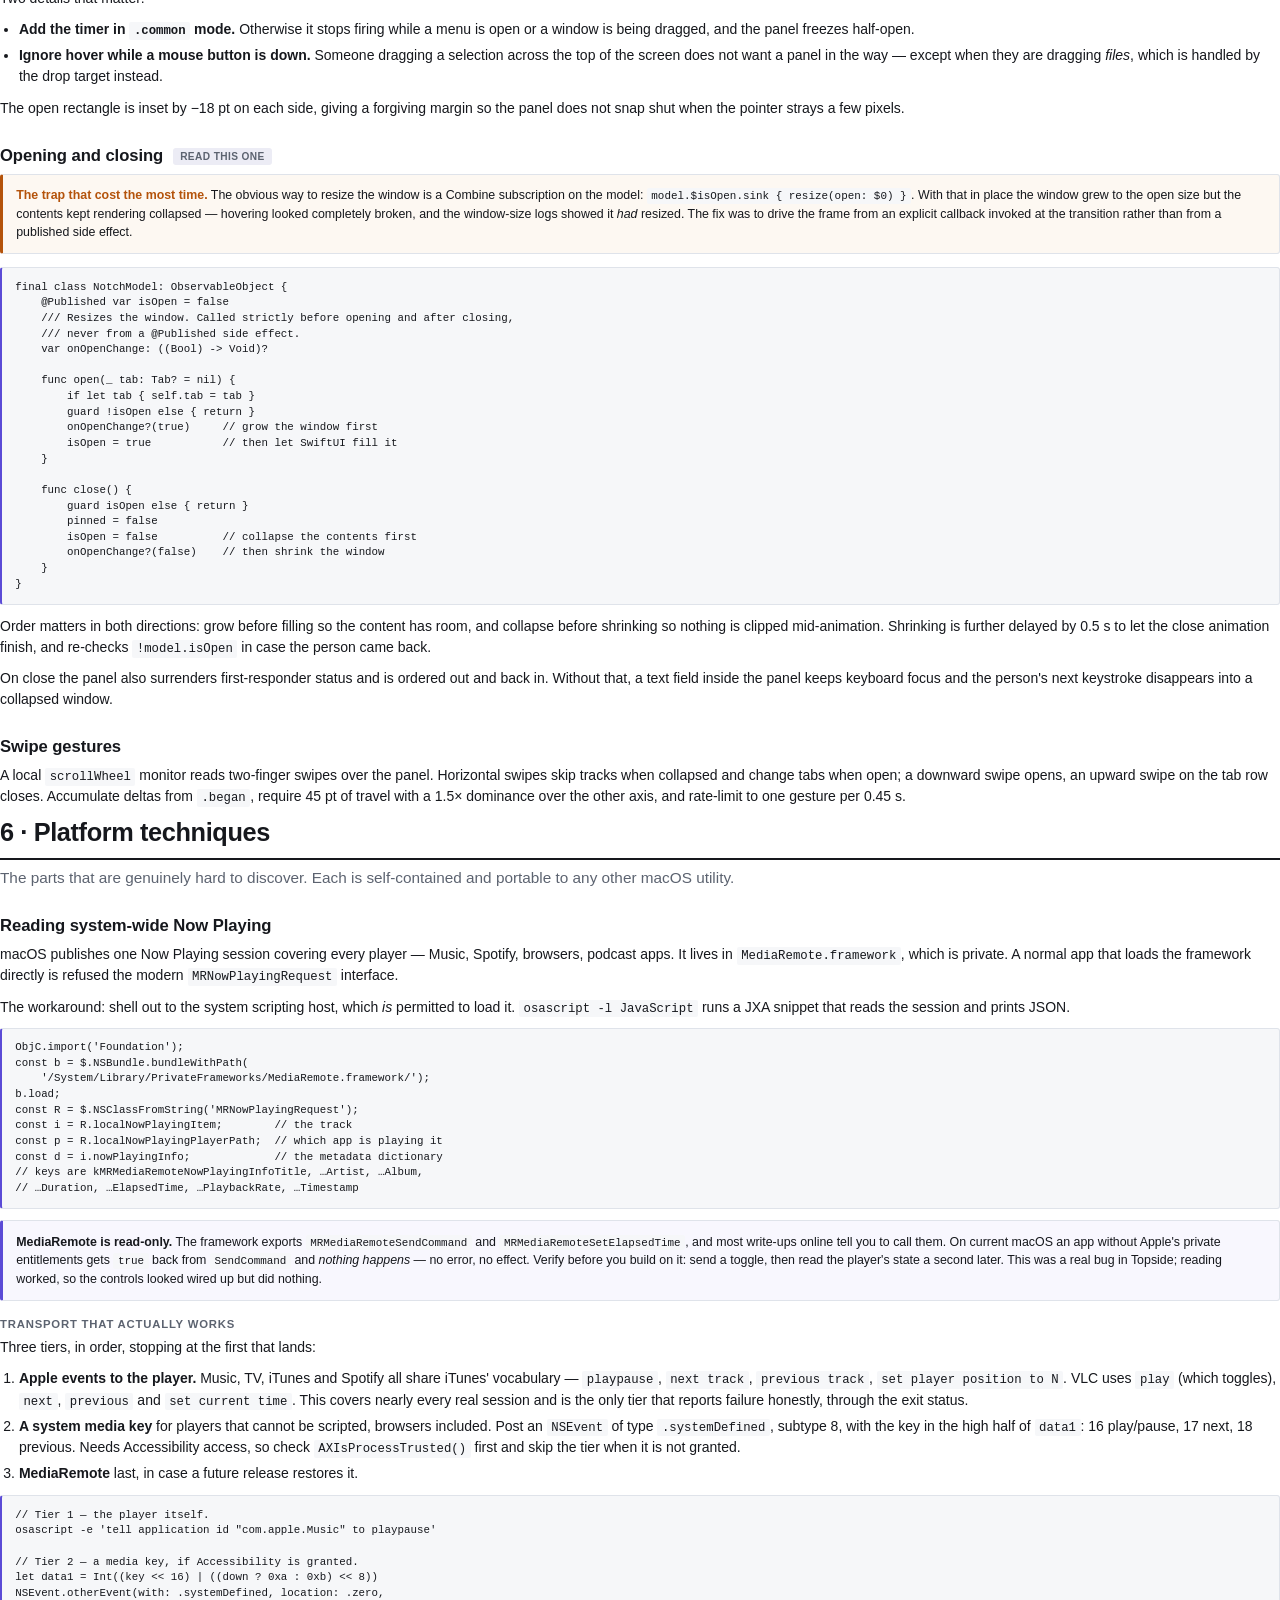
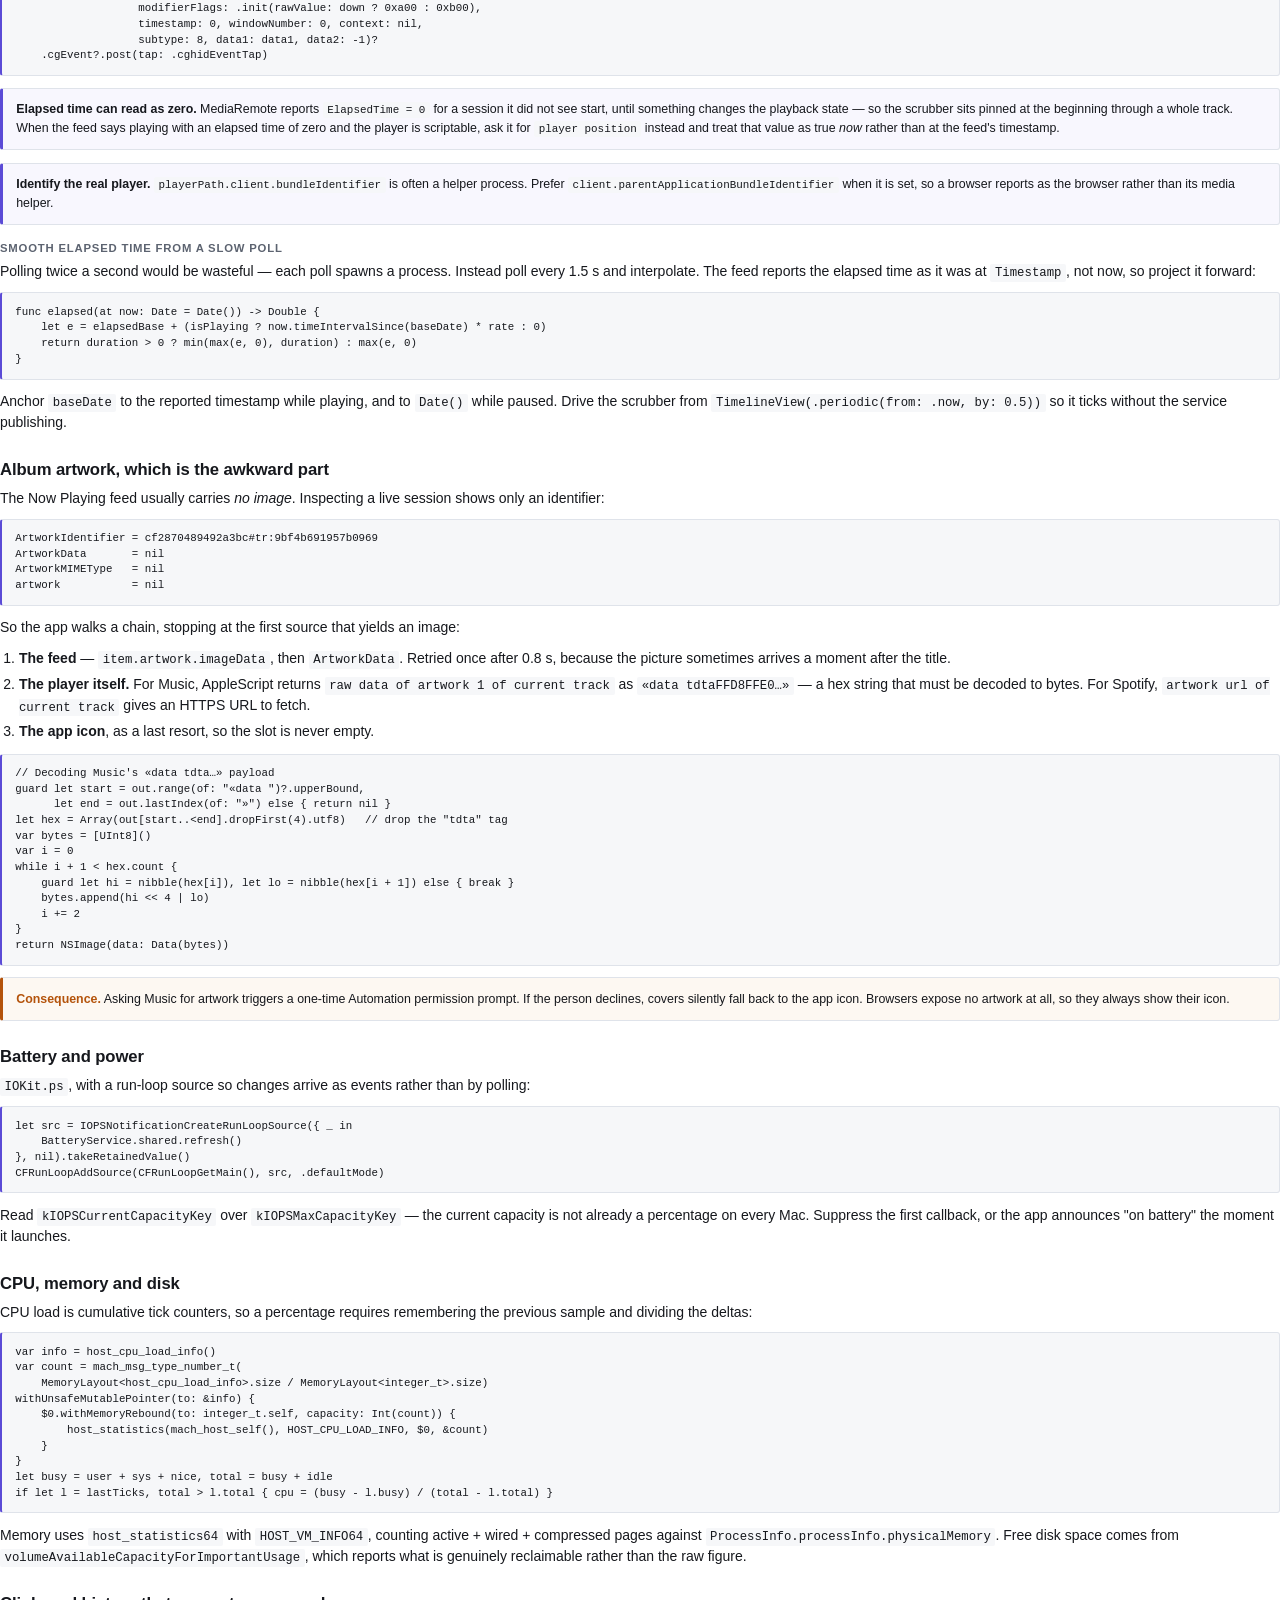
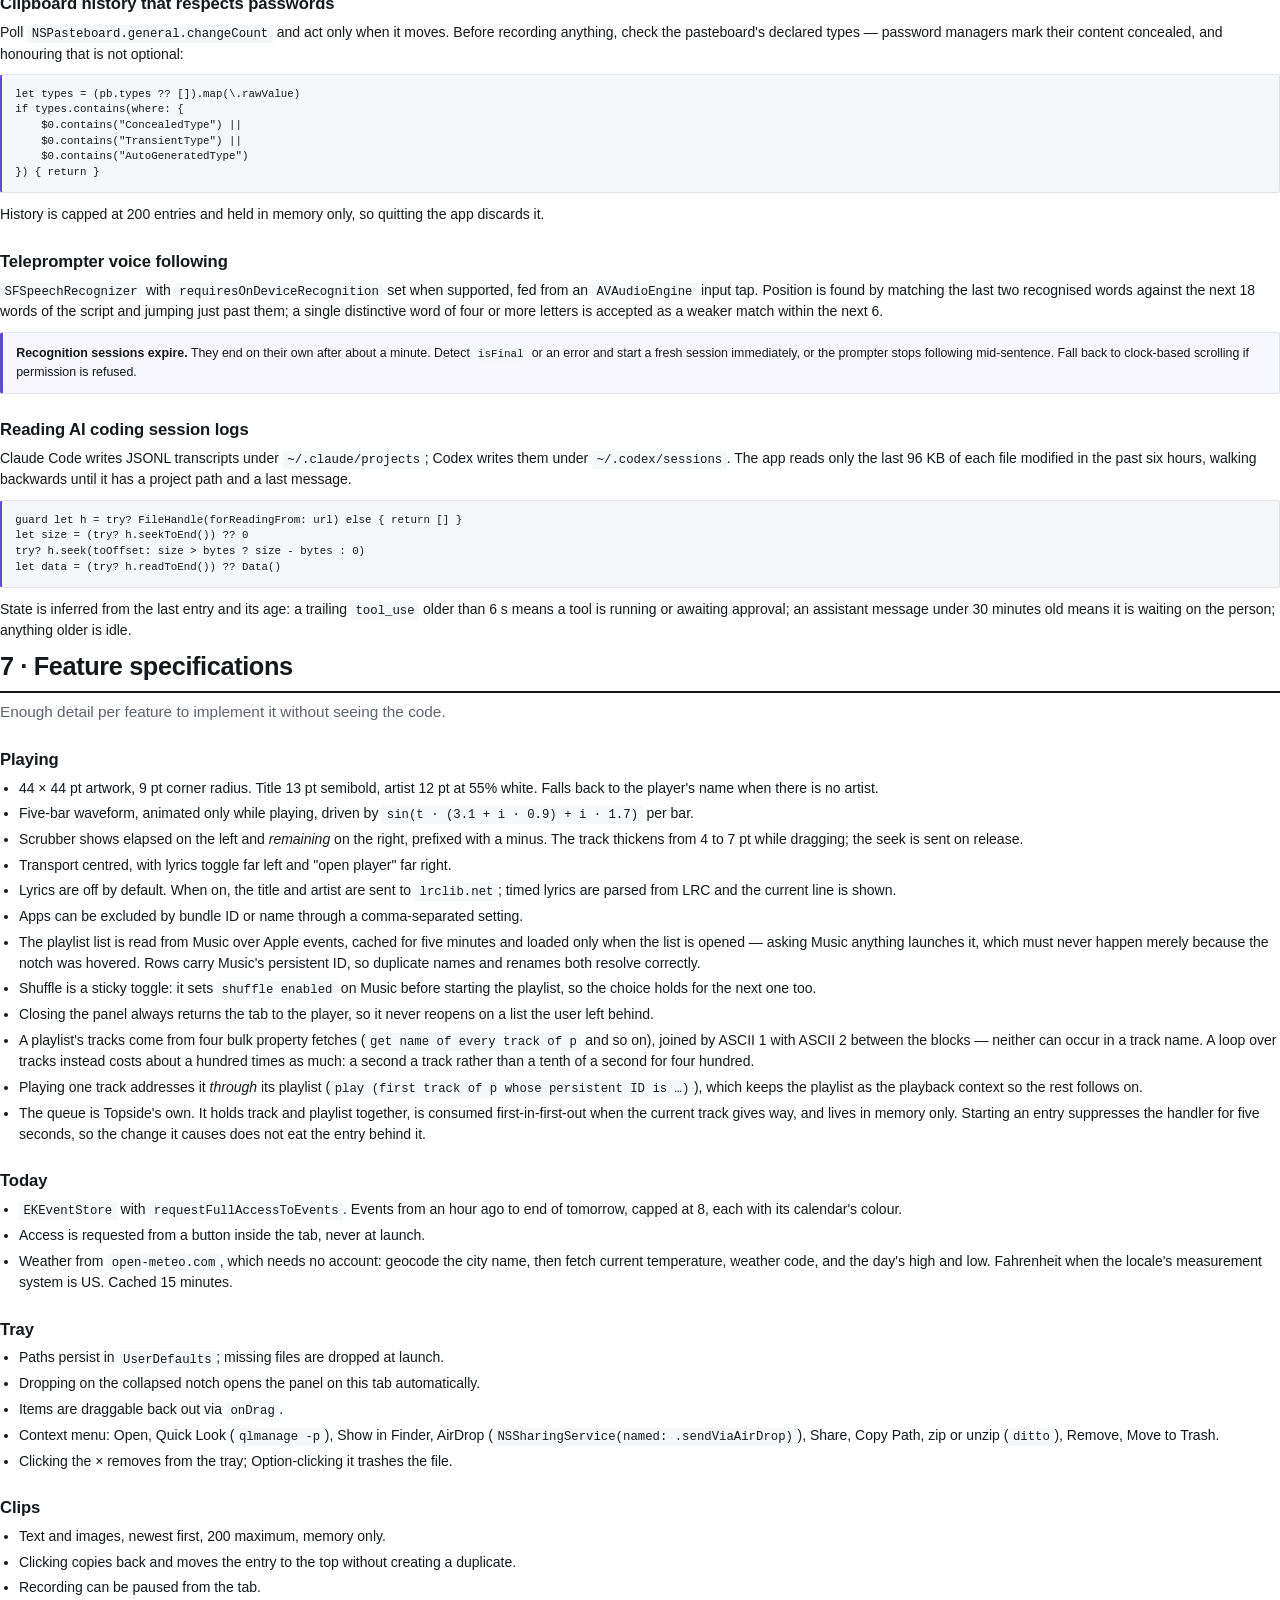
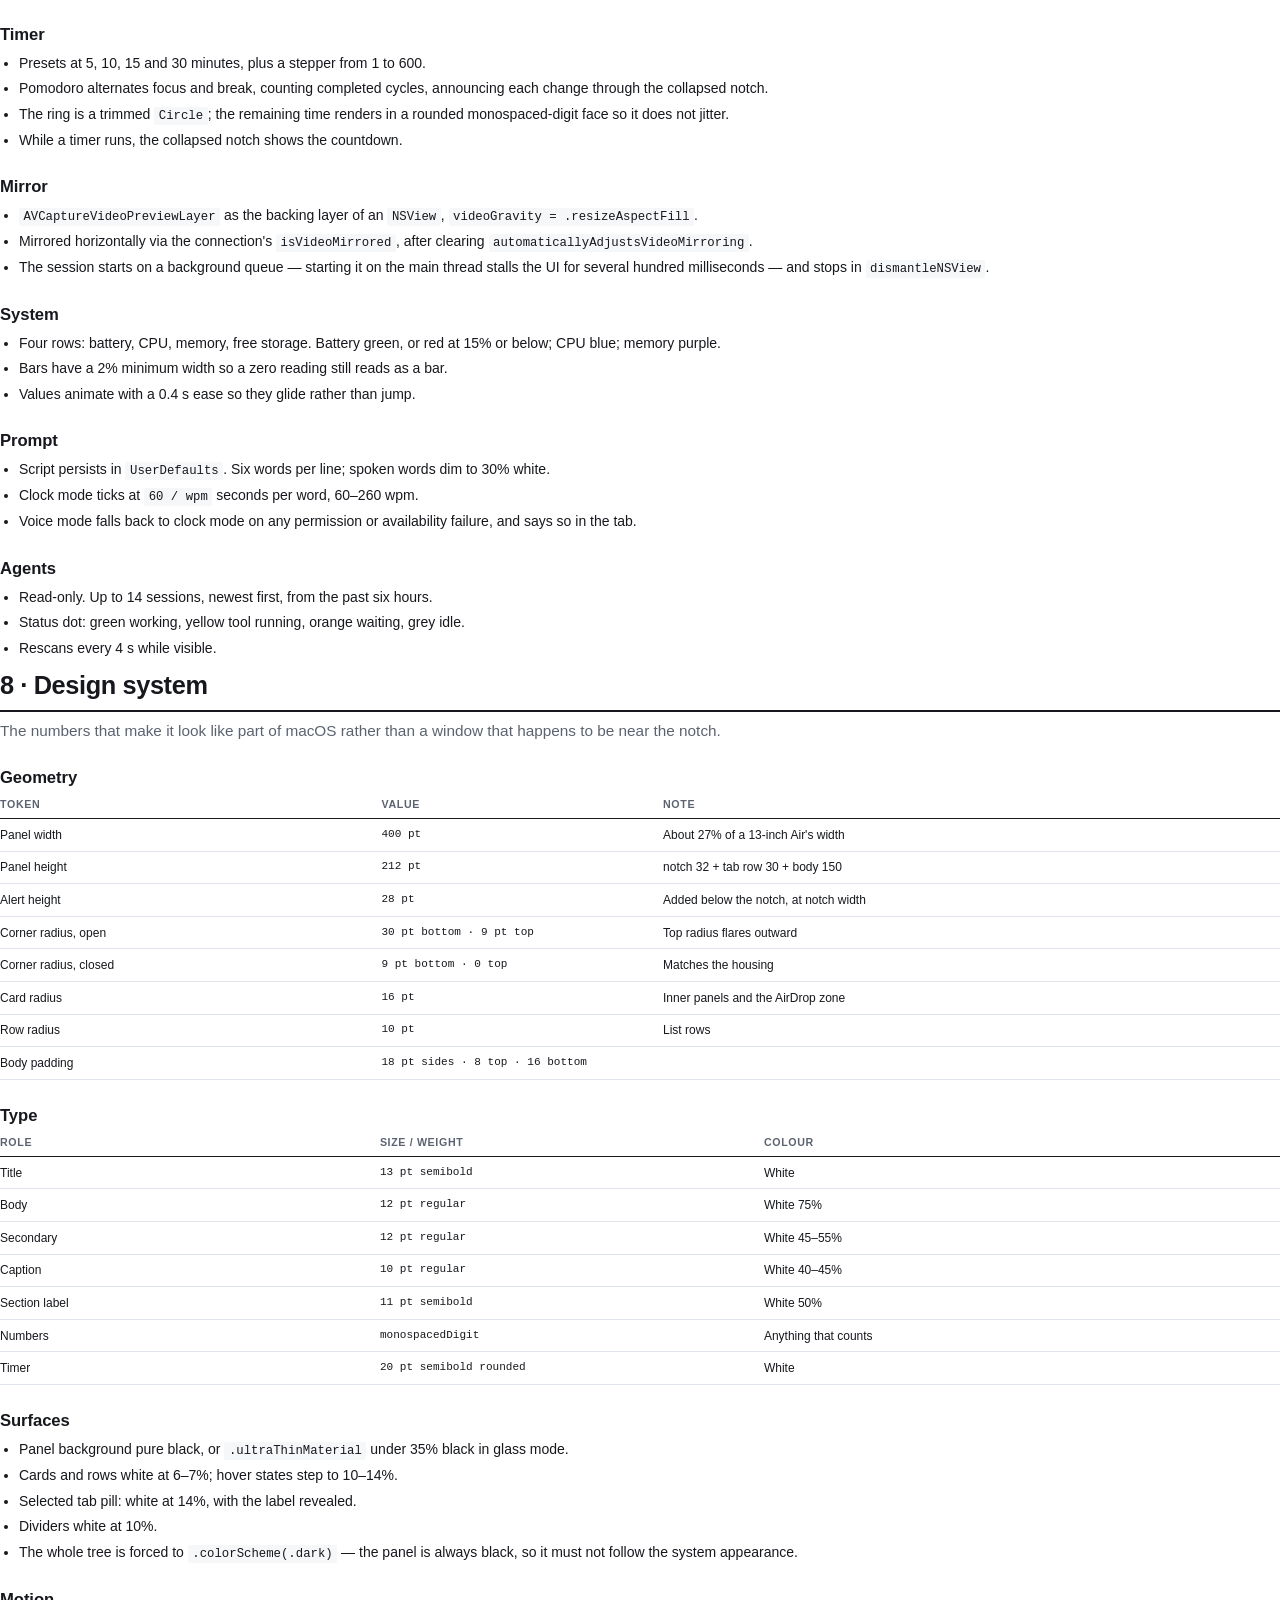
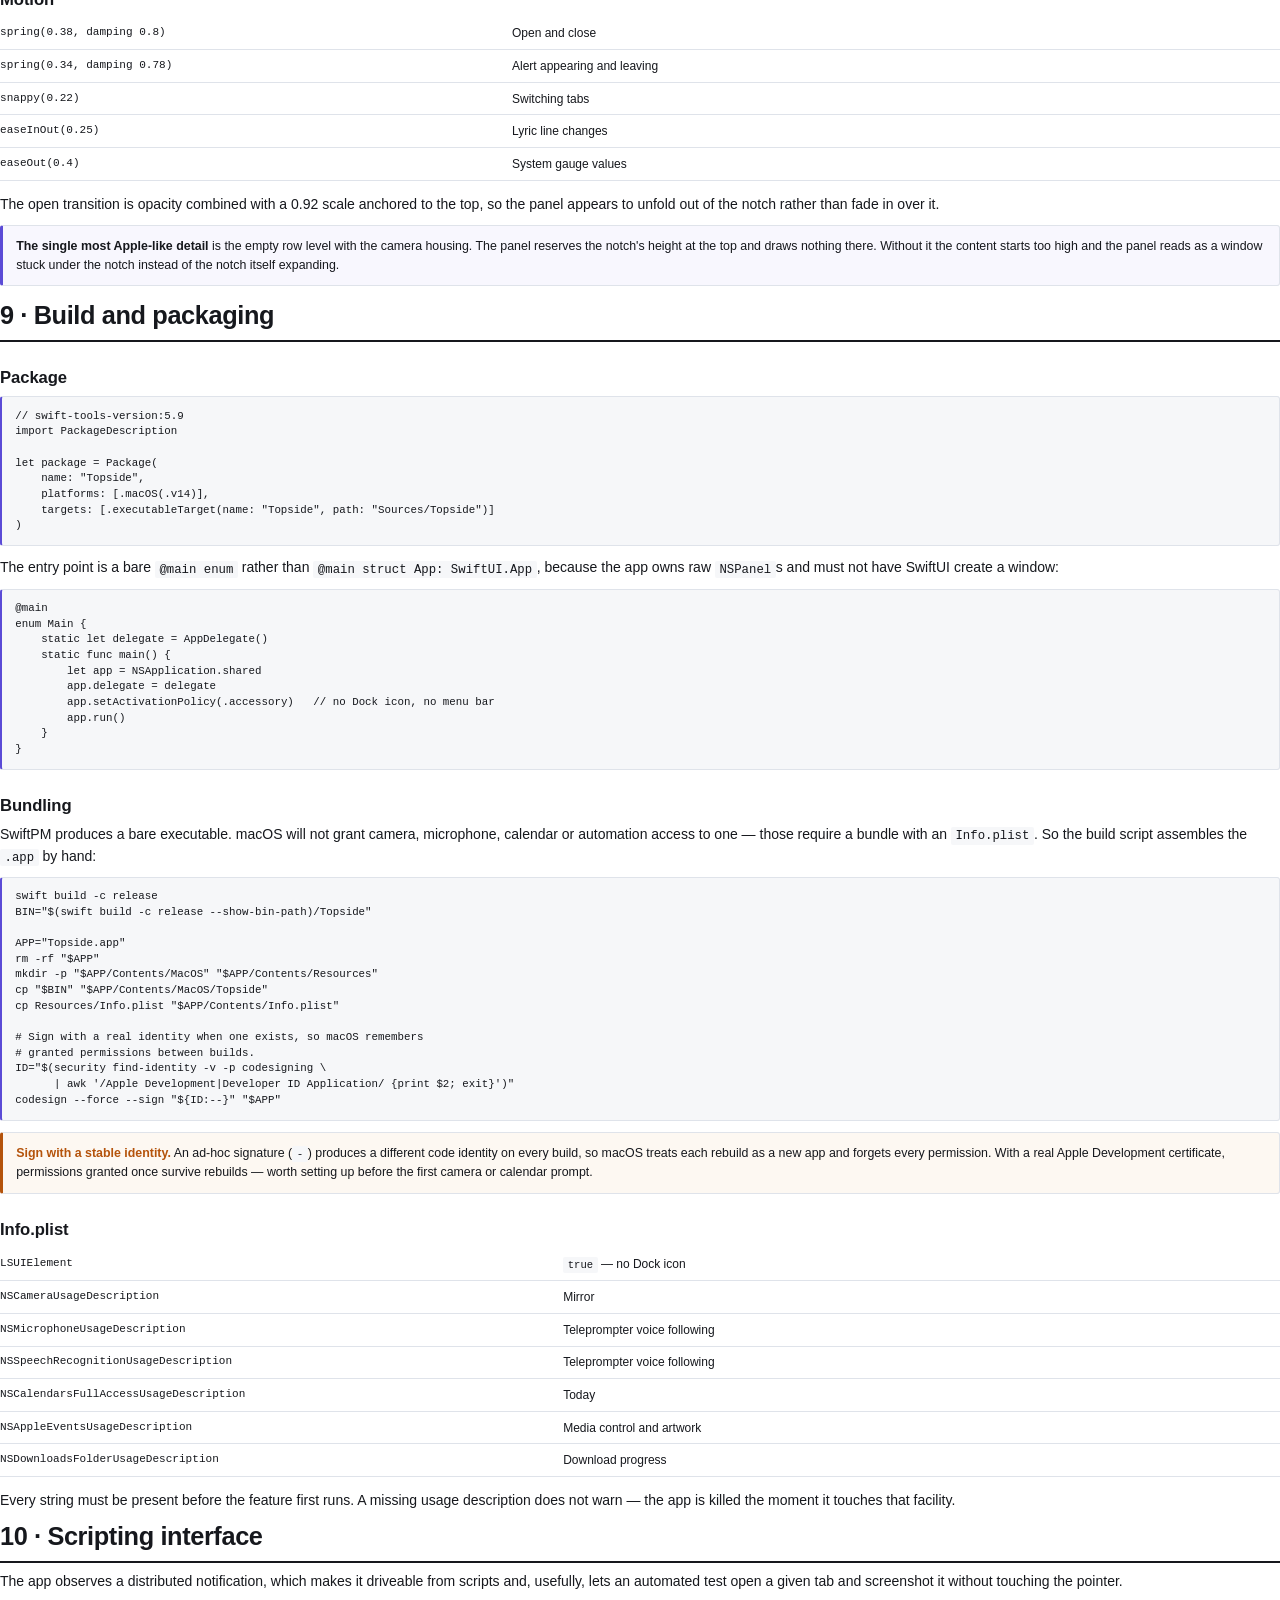
==== commit 70ae3158: "Pick tracks, shuffle and queue inside a playlist Opening a playlist now lists its tracks, searchable" ====
--- a/docs/guide.html
+++ b/docs/guide.html
@@ -189,7 +189,7 @@
   <div class="shot"><img src="img/shot-home.png" alt="The Topside panel open on the Now Playing tab"></div>
 
   <div class="meta">
-    <div><b>~2,900 lines</b>Swift 5.9 · SwiftUI + AppKit</div>
+    <div><b>~3,400 lines</b>Swift 5.9 · SwiftUI + AppKit</div>
     <div><b>10 source files</b>No third-party packages</div>
     <div><b>macOS 14+</b>Built and run on macOS 27, Apple M4</div>
   </div>
@@ -321,9 +321,20 @@
     <figure>
       <img src="img/shot-playlists.png" alt="Playlists inside the Playing tab">
       <figcaption><b>Playlists.</b> The Music library's playlists, searchable, with a
-      shuffle toggle. Clicking one starts it and returns to the player. Reached from the
-      Playing tab rather than given a tab of its own. (Names replaced for this
-      document.)</figcaption>
+      shuffle toggle. Reached from the Playing tab rather than given a tab of its own.
+      (Names replaced for this document.)</figcaption>
+    </figure>
+    <figure>
+      <img src="img/shot-tracks.png" alt="One playlist's tracks">
+      <figcaption><b>Tracks.</b> Opening a playlist lists its tracks, searchable by title
+      or artist. Clicking one plays it with the playlist as context, so playback carries
+      on afterwards; the + queues it. The badge counts what is queued.</figcaption>
+    </figure>
+    <figure>
+      <img src="img/shot-queue.png" alt="The queue">
+      <figcaption><b>Up next.</b> Topside's own queue — Music's scripting interface
+      exposes no Up Next. Each entry plays when the current track gives way; clicking one
+      plays it at once, × drops it.</figcaption>
     </figure>
     <figure>
       <img src="img/shot-today.png" alt="Today tab">
@@ -421,14 +432,14 @@
   <h3>Source files</h3>
   <table>
     <tr><th>File</th><th style="width:12%">Lines</th><th>Holds</th></tr>
-    <tr><td class="k">App.swift</td><td>385</td><td>Entry point, NSPanel, NotchController, AppDelegate, menu bar hider</td></tr>
-    <tr><td class="k">Core.swift</td><td>281</td><td>Prefs, Tab enum, NotchModel, shared UI pieces, the notch outline shape</td></tr>
-    <tr><td class="k">MediaService.swift</td><td>533</td><td>Now Playing, three-tier transport, artwork, lyrics, playlists</td></tr>
+    <tr><td class="k">App.swift</td><td>402</td><td>Entry point, NSPanel, NotchController, AppDelegate, menu bar hider</td></tr>
+    <tr><td class="k">Core.swift</td><td>283</td><td>Prefs, Tab enum, NotchModel, shared UI pieces, the notch outline shape</td></tr>
+    <tr><td class="k">MediaService.swift</td><td>709</td><td>Now Playing, three-tier transport, artwork, lyrics, playlists, queue</td></tr>
     <tr><td class="k">SystemServices.swift</td><td>156</td><td>Battery, downloads, CPU/memory/disk</td></tr>
     <tr><td class="k">DataServices.swift</td><td>378</td><td>Calendar, weather, file tray, clipboard, timers</td></tr>
     <tr><td class="k">Tools.swift</td><td>266</td><td>Teleprompter with speech recognition, agent-log reader</td></tr>
     <tr><td class="k">NotchViews.swift</td><td>193</td><td>Root view, collapsed view, open view, tab row, waveform</td></tr>
-    <tr><td class="k">TabsA.swift</td><td>478</td><td>Playing, Today, Tray, Clips</td></tr>
+    <tr><td class="k">TabsA.swift</td><td>631</td><td>Playing, Today, Tray, Clips</td></tr>
     <tr><td class="k">TabsB.swift</td><td>288</td><td>Timer, Mirror, System, Prompt, Agents</td></tr>
     <tr><td class="k">SettingsView.swift</td><td>108</td><td>The settings form</td></tr>
   </table>
@@ -859,6 +870,18 @@
       starting the playlist, so the choice holds for the next one too.</li>
     <li>Closing the panel always returns the tab to the player, so it never reopens on a
       list the user left behind.</li>
+    <li>A playlist's tracks come from four bulk property fetches
+      (<code>get name of every track of&nbsp;p</code> and so on), joined by ASCII 1 with
+      ASCII 2 between the blocks — neither can occur in a track name. A loop over tracks
+      instead costs about a hundred times as much: a second a track rather than a tenth
+      of a second for four hundred.</li>
+    <li>Playing one track addresses it <em>through</em> its playlist
+      (<code>play (first track of p whose persistent ID is …)</code>), which keeps the
+      playlist as the playback context so the rest follows on.</li>
+    <li>The queue is Topside's own. It holds track and playlist together, is consumed
+      first-in-first-out when the current track gives way, and lives in memory only.
+      Starting an entry suppresses the handler for five seconds, so the change it causes
+      does not eat the entry behind it.</li>
   </ul>
 
   <h3>Today</h3>
@@ -1077,7 +1100,8 @@
         // "open" · "open:&lt;tab&gt;" · "close" · "settings"
         // "shelf:&lt;path&gt;" · "timer:&lt;seconds&gt;" · "stoptimer" · "toast:&lt;text&gt;"
         // "media:play" · "media:next" · "media:previous"
-        // "playlists" · "playlist:&lt;name&gt;" · "shuffle:&lt;name&gt;"
+        // "playlists" · "playlists:&lt;name&gt;" · "playlist:&lt;name&gt;"
+        // "shuffle:&lt;name&gt;" · "queue" · "queue:&lt;playlist&gt;|&lt;track&gt;" · "clearqueue"
 }</code></pre>
 
 <pre><code>./topside-ctl open:timer
@@ -1330,10 +1354,14 @@
 - When the feed reports playing with an elapsed time of zero, read the position from
   the player instead; MediaRemote leaves it at zero for a session it did not see start.
 - Prove each transport control by reading the player's state back after sending it.
-- Inside the Playing tab, offer the Music library's playlists: searchable, with a
-  shuffle toggle, starting one on click. Read them only when that list is opened,
-  since asking Music anything launches it, and key them by persistent ID rather than
-  name so duplicates and renames behave.
+- Inside the Playing tab, offer the Music library: playlists, then one playlist's
+  tracks, then a queue, all searchable, with a shuffle toggle. Read them only when a
+  list is opened, since asking Music anything launches it, and key everything by
+  persistent ID rather than name so duplicates and renames behave. Read a playlist's
+  tracks with bulk property fetches, never a loop over tracks.
+- Play a single track through its playlist so the rest follows on. Music exposes no
+  Up Next, so keep the queue yourself and start its head when the current track gives
+  way, suppressing the handler briefly so that change does not eat the next entry.
 
 CONSTRAINTS
 - Request no permission at launch. Each is triggered by opening the feature.
@@ -1362,7 +1390,7 @@
     ├── App.swift              Entry point · NotchPanel · NotchController · AppDelegate
     ├── Core.swift             Prefs · Tab · NotchModel · shared views · NotchShape
     ├── NotchViews.swift       Root · collapsed · open · tab row · waveform
-    ├── MediaService.swift     Now Playing · transport · artwork chain · lyrics
+    ├── MediaService.swift     Now Playing · transport · artwork · lyrics · playlists · queue
     ├── SystemServices.swift   Battery · downloads · CPU / memory / disk
     ├── DataServices.swift     Calendar · weather · tray · clipboard · timers
     ├── Tools.swift            Teleprompter + speech · agent log reader
